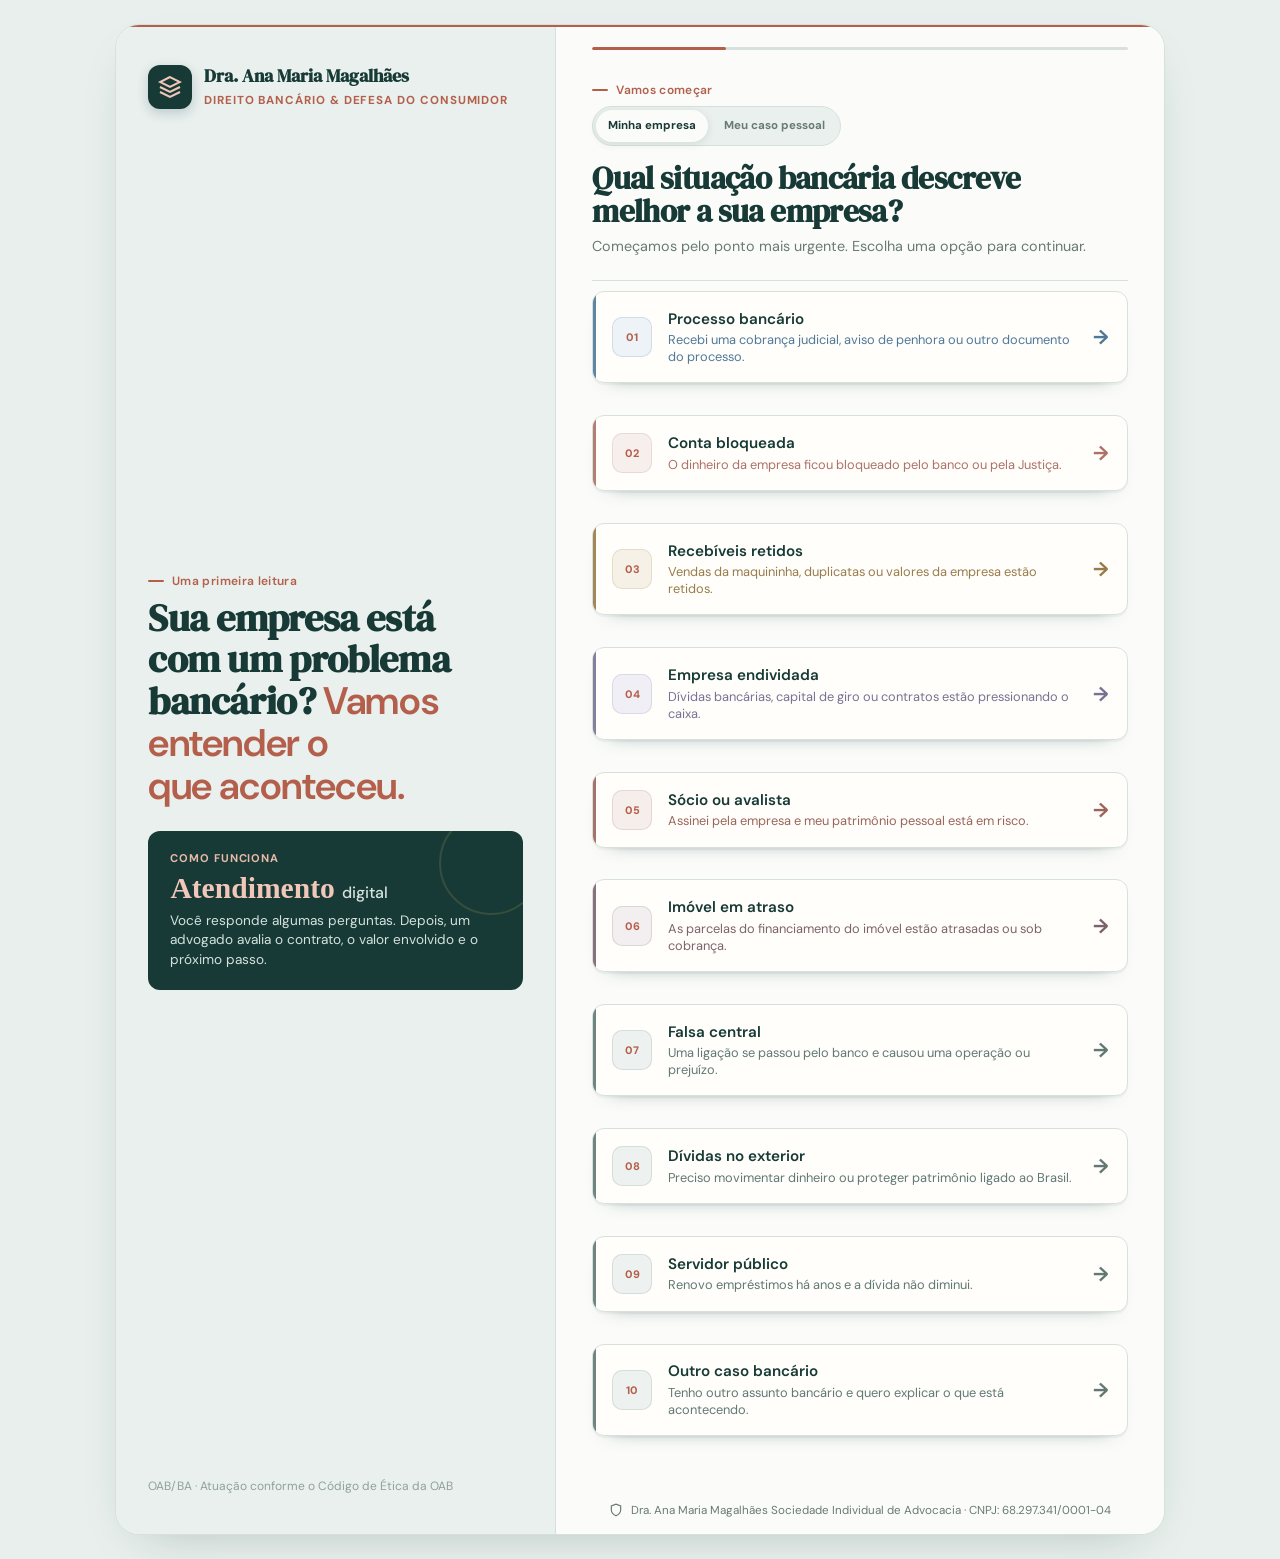
==== index.html @ 2deaff8d "feat: complete business triage qualification flow" ====
<!DOCTYPE html>
<html lang="pt-BR">
<head>
    <meta charset="UTF-8">
    <meta name="viewport" content="width=device-width, initial-scale=1.0, maximum-scale=1.0, user-scalable=no">
    <title>Avaliação de Viabilidade Bancária - Dra. Ana Maria Magalhães</title>
    <!-- Google Fonts -->
    <link rel="preconnect" href="https://fonts.googleapis.com">
    <link rel="preconnect" href="https://fonts.gstatic.com" crossorigin>
    <link href="https://fonts.googleapis.com/css2?family=DM+Sans:wght@400;500;600;700&family=DM+Serif+Display:ital@0;1&display=swap" rel="stylesheet">
    <link rel="stylesheet" href="style.css">
</head>
<body>
    <main class="stage">
        <div class="shell">
            <!-- ASIDE DE AVALIAÇÃO E CREDIBILIDADE -->
            <aside class="aside">
                <div class="brand brand-aside">
                    <div class="brand-crest">
                        <svg width="24" height="24" viewBox="0 0 24 24" fill="none" stroke="currentColor" stroke-width="2"><path d="M12 2L2 7l10 5 10-5-10-5zM2 17l10 5 10-5M2 12l10 5 10-5"/></svg>
                    </div>
                    <div class="brand-info">
                        <h2>Dra. Ana Maria Magalhães</h2>
                        <span class="brand-tag">Direito Bancário & Defesa do Consumidor</span>
                    </div>
                </div>

                <div class="aside-main">
                    <div class="eyebrow">Uma primeira leitura</div>
                    <h1 class="aside-title">Sua empresa está com um problema bancário? <em>Vamos entender o que aconteceu.</em></h1>
                    
                    <div class="vcard">
                        <div class="vcard-label">Como funciona</div>
                        <div class="vcard-num">Atendimento <span>digital</span></div>
                        <div class="vcard-det">Você responde algumas perguntas. Depois, um advogado avalia o contrato, o valor envolvido e o próximo passo.</div>
                    </div>

                </div>

                <div class="aside-foot">
                    <span>OAB/BA · Atuação conforme o Código de Ética da OAB</span>
                </div>
            </aside>

            <!-- CARD PRINCIPAL DO QUIZ -->
            <div class="card" id="quizContainer">
                <!-- BARRA DE PROGRESSO -->
                <div class="progress-wrap" id="progressWrap">
                    <div class="progress-meta">
                        <span id="stepLabel">Pergunta 1 de 4</span>
                        <b id="pctLabel">25%</b>
                    </div>
                    <div class="track">
                        <div class="bar" id="progressBar" style="width: 25%;"></div>
                    </div>
                </div>

                <!-- CORPO DO QUIZ -->
                <div class="body" id="quizBody">
                    
                    <!-- ETAPA 1: SELEÇÃO DA DOR / PROBLEMA -->
                    <section class="quiz-step active" id="step1">
                        <div class="eyebrow">Vamos começar</div>
                        <div class="profile-switch" role="group" aria-label="Perfil do atendimento">
                            <button type="button" class="profile-btn is-active" data-profile="empresa" onclick="setProfile('empresa', this)">Minha empresa</button>
                            <button type="button" class="profile-btn" data-profile="pessoal" onclick="setProfile('pessoal', this)">Meu caso pessoal</button>
                        </div>
                        <h2 class="q-title">Qual situação bancária descreve melhor a sua empresa?</h2>
                        <p class="q-help">Começamos pelo ponto mais urgente. Escolha uma opção para continuar.</p>

                        <div class="opts entry-options" id="entryOptions">
                            <button class="opt" onclick="handleOptionSelect(1, 'Processo bancário', 'processo')">
                                <div class="opt-ico"><span>01</span></div>
                                <div class="opt-txt"><strong>Processo bancário</strong><span>Recebi uma cobrança judicial, aviso de penhora ou outro documento do processo.</span></div>
                                <span class="opt-arrow">→</span>
                            </button>
                            <button class="opt" onclick="handleOptionSelect(1, 'Conta bloqueada', 'conta_bloqueada')">
                                <div class="opt-ico"><span>02</span></div>
                                <div class="opt-txt"><strong>Conta bloqueada</strong><span>O dinheiro da empresa ficou bloqueado pelo banco ou pela Justiça.</span></div>
                                <span class="opt-arrow">→</span>
                            </button>
                            <button class="opt" onclick="handleOptionSelect(1, 'Recebíveis retidos', 'recebiveis')">
                                <div class="opt-ico"><span>03</span></div>
                                <div class="opt-txt"><strong>Recebíveis retidos</strong><span>Vendas da maquininha, duplicatas ou valores da empresa estão retidos.</span></div>
                                <span class="opt-arrow">→</span>
                            </button>
                            <button class="opt" onclick="handleOptionSelect(1, 'Empresa endividada', 'empresa_endividada')">
                                <div class="opt-ico"><span>04</span></div>
                                <div class="opt-txt"><strong>Empresa endividada</strong><span>Dívidas bancárias, capital de giro ou contratos estão pressionando o caixa.</span></div>
                                <span class="opt-arrow">→</span>
                            </button>
                            <button class="opt" onclick="handleOptionSelect(1, 'Sócio ou avalista', 'avalista')">
                                <div class="opt-ico"><span>05</span></div>
                                <div class="opt-txt"><strong>Sócio ou avalista</strong><span>Assinei pela empresa e meu patrimônio pessoal está em risco.</span></div>
                                <span class="opt-arrow">→</span>
                            </button>
                            <button class="opt" onclick="handleOptionSelect(1, 'Imóvel em atraso', 'imovel')">
                                <div class="opt-ico"><span>06</span></div>
                                <div class="opt-txt"><strong>Imóvel em atraso</strong><span>As parcelas do financiamento do imóvel estão atrasadas ou sob cobrança.</span></div>
                                <span class="opt-arrow">→</span>
                            </button>
                            <button class="opt" onclick="handleOptionSelect(1, 'Falsa central', 'golpe_central')">
                                <div class="opt-ico"><span>07</span></div>
                                <div class="opt-txt"><strong>Falsa central</strong><span>Uma ligação se passou pelo banco e causou uma operação ou prejuízo.</span></div>
                                <span class="opt-arrow">→</span>
                            </button>
                            <button class="opt" onclick="handleOptionSelect(1, 'Dívidas no exterior', 'exterior')">
                                <div class="opt-ico"><span>08</span></div>
                                <div class="opt-txt"><strong>Dívidas no exterior</strong><span>Preciso movimentar dinheiro ou proteger patrimônio ligado ao Brasil.</span></div>
                                <span class="opt-arrow">→</span>
                            </button>
                            <button class="opt" onclick="handleOptionSelect(1, 'Servidor público', 'servidor')">
                                <div class="opt-ico"><span>09</span></div>
                                <div class="opt-txt"><strong>Servidor público</strong><span>Renovo empréstimos há anos e a dívida não diminui.</span></div>
                                <span class="opt-arrow">→</span>
                            </button>
                            <button class="opt" onclick="handleOptionSelect(1, 'Outro caso bancário', 'outro')">
                                <div class="opt-ico"><span>10</span></div>
                                <div class="opt-txt"><strong>Outro caso bancário</strong><span>Tenho outro assunto bancário e quero explicar o que está acontecendo.</span></div>
                                <span class="opt-arrow">→</span>
                            </button>
                        </div>
                        <div class="opts legacy-entry-options" aria-hidden="true">
                            <button class="opt" onclick="handleOptionSelect(1, 'Empréstimo Indevido', 'consignado')">
                                <div class="opt-ico">
                                    <svg width="20" height="20" viewBox="0 0 24 24" fill="none" stroke="currentColor" stroke-width="2"><path d="M14 2H6a2 2 0 0 0-2 2v16a2 2 0 0 0 2 2h12a2 2 0 0 0 2-2V8z"/><polyline points="14 2 14 8 20 8"/><line x1="16" y1="13" x2="8" y2="13"/><line x1="16" y1="17" x2="8" y2="17"/></svg>
                                </div>
                                <div class="opt-txt">
                                    <strong>Empréstimo ou desconto que eu NÃO fiz</strong>
                                    <span>Descontos indevidos no INSS, contracheque ou conta bancária sem sua autorização.</span>
                                </div>
                                <span class="opt-arrow">→</span>
                            </button>

                            <button class="opt" onclick="handleOptionSelect(1, 'Golpe Bancário', 'golpe')">
                                <div class="opt-ico">
                                    <svg width="20" height="20" viewBox="0 0 24 24" fill="none" stroke="currentColor" stroke-width="2"><rect x="2" y="5" width="20" height="14" rx="2"/><line x1="2" y1="10" x2="22" y2="10"/></svg>
                                </div>
                                <div class="opt-txt">
                                    <strong>Caí em um Golpe Bancário ou Fraude Pix</strong>
                                    <span>Falso funcionário, Pix enganoso, boleto falso, conta ou aplicativo invadido.</span>
                                </div>
                                <span class="opt-arrow">→</span>
                            </button>

                            <button class="opt" onclick="handleOptionSelect(1, 'Juros Abusivos', 'juros')">
                                <div class="opt-ico">
                                    <svg width="20" height="20" viewBox="0 0 24 24" fill="none" stroke="currentColor" stroke-width="2"><path d="M12 1v22M17 5H9.5a3.5 3.5 0 0 0 0 7h5a3.5 3.5 0 0 1 0 7H6"/></svg>
                                </div>
                                <div class="opt-txt">
                                    <strong>Contrato com Juros Abusivos ou Dívida Alta</strong>
                                    <span>Empréstimo pessoal, financiamento ou cheque especial que virou uma bola de neve.</span>
                                </div>
                                <span class="opt-arrow">→</span>
                            </button>

                            <button class="opt" onclick="handleOptionSelect(1, 'Brasileiro no Exterior', 'exterior')">
                                <div class="opt-ico">
                                    <svg width="20" height="20" viewBox="0 0 24 24" fill="none" stroke="currentColor" stroke-width="2"><circle cx="12" cy="12" r="10"/><path d="M2 12h20M12 2a15.3 15.3 0 0 1 4 10 15.3 15.3 0 0 1-4 10 15.3 15.3 0 0 1-4-10 15.3 15.3 0 0 1 4-10z"/></svg>
                                </div>
                                <div class="opt-txt">
                                    <strong>Moro no Exterior e deixei dívidas no Brasil</strong>
                                    <span>Dificuldade para remessa de valores, cobranças aos pais ou risco ao patrimônio no Brasil.</span>
                                </div>
                                <span class="opt-arrow">→</span>
                            </button>

                            <button class="opt warning" onclick="handleOptionSelect(1, 'Busca e Apreensão', 'busca_apreensao')">
                                <div class="opt-ico alert">
                                    <svg width="20" height="20" viewBox="0 0 24 24" fill="none" stroke="currentColor" stroke-width="2"><circle cx="12" cy="12" r="10"/><line x1="12" y1="8" x2="12" y2="12"/><line x1="12" y1="16" x2="12.01" y2="16"/></svg>
                                </div>
                                <div class="opt-txt">
                                    <strong>Veículo apreendido / Busca e Apreensão sem reserva</strong>
                                    <span>Carro já apreendido pela justiça ou sem recurso financeiro para quitação.</span>
                                </div>
                                <span class="opt-arrow">→</span>
                            </button>

                            <button class="opt warning" onclick="handleOptionSelect(1, 'Superendividamento', 'superendividamento')">
                                <div class="opt-ico alert">
                                    <svg width="20" height="20" viewBox="0 0 24 24" fill="none" stroke="currentColor" stroke-width="2"><circle cx="12" cy="12" r="10"/><line x1="15" y1="9" x2="9" y2="15"/><line x1="9" y1="9" x2="15" y2="15"/></svg>
                                </div>
                                <div class="opt-txt">
                                    <strong>Superendividamento geral (Quero renegociar tudo)</strong>
                                    <span>Múltiplas dívidas acumuladas com renda comprometida acima da capacidade.</span>
                                </div>
                                <span class="opt-arrow">→</span>
                            </button>
                        </div>
                    </section>

                    <!-- ETAPA 2: DETALHAMENTO ESPECÍFICO DA DOR -->
                    <section class="quiz-step" id="step2">
                        <button class="back-btn" onclick="goToStep(1)">
                            <svg width="16" height="16" viewBox="0 0 24 24" fill="none" stroke="currentColor" stroke-width="2"><path d="M19 12H5M12 19l-7-7 7-7"/></svg>
                            Voltar
                        </button>
                        <div class="eyebrow">Agora, um detalhe</div>
                        <h2 class="q-title" id="step2Title">Onde está ocorrendo essa cobrança ou problema?</h2>
                        <p class="q-help" id="step2Help">Selecione o canal ou local do desconto para direcionarmos a fundamentação correta.</p>

                        <div class="opts" id="step2Options">
                            <!-- Opções dinâmicas preenchidas via JS conforme a dor selecionada na Etapa 1 -->
                        </div>
                    </section>

                    <!-- ETAPA 3: FAIXA DE VALOR -->
                    <section class="quiz-step" id="step3">
                        <button class="back-btn" onclick="goToStep(2)">
                            <svg width="16" height="16" viewBox="0 0 24 24" fill="none" stroke="currentColor" stroke-width="2"><path d="M19 12H5M12 19l-7-7 7-7"/></svg>
                            Voltar
                        </button>
                        <div class="eyebrow">Por fim, o valor</div>
                        <h2 class="q-title">Qual é o valor aproximado envolvido?</h2>
                        <p class="q-help">Pode ser uma estimativa do prejuízo, das parcelas ou do saldo do contrato.</p>

                        <div class="opts" id="valueOptions">
                            <button class="opt" onclick="handleOptionSelect(3, 'Até R$ 2 mil', '<2k')">
                                <div class="opt-ico">
                                    <svg width="20" height="20" viewBox="0 0 24 24" fill="none" stroke="currentColor" stroke-width="2"><line x1="12" y1="1" x2="12" y2="23"/><path d="M17 5H9.5a3.5 3.5 0 0 0 0 7h5a3.5 3.5 0 0 1 0 7H6"/></svg>
                                </div>
                                <div class="opt-txt">
                                    <strong>Até R$ 2.000,00</strong>
                                    <span>Valores de menor montante acumulado.</span>
                                </div>
                                <span class="opt-arrow">→</span>
                            </button>

                            <button class="opt" onclick="handleOptionSelect(3, 'R$ 2 mil a R$ 10 mil', '2-10k')">
                                <div class="opt-ico">
                                    <svg width="20" height="20" viewBox="0 0 24 24" fill="none" stroke="currentColor" stroke-width="2"><line x1="12" y1="1" x2="12" y2="23"/><path d="M17 5H9.5a3.5 3.5 0 0 0 0 7h5a3.5 3.5 0 0 1 0 7H6"/></svg>
                                </div>
                                <div class="opt-txt">
                                    <strong>Entre R$ 2.000,00 e R$ 10.000,00</strong>
                                    <span>Prejuízo intermediário acumulado.</span>
                                </div>
                                <span class="opt-arrow">→</span>
                            </button>

                            <button class="opt" onclick="handleOptionSelect(3, 'R$ 10 mil a R$ 50 mil', '10-50k')">
                                <div class="opt-ico highlight">
                                    <svg width="20" height="20" viewBox="0 0 24 24" fill="none" stroke="currentColor" stroke-width="2"><polygon points="12 2 15.09 8.26 22 9.27 17 14.14 18.18 21.02 12 17.77 5.82 21.02 7 14.14 2 9.27 8.91 8.26 12 2"/></svg>
                                </div>
                                <div class="opt-txt">
                                    <strong>Entre R$ 10.000,00 e R$ 50.000,00</strong>
                                    <span>Valores expressivos ou contratos acumulados.</span>
                                </div>
                                <span class="opt-arrow">→</span>
                            </button>

                            <button class="opt" onclick="handleOptionSelect(3, 'Acima de R$ 50 mil', '>50k')">
                                <div class="opt-ico highlight">
                                    <svg width="20" height="20" viewBox="0 0 24 24" fill="none" stroke="currentColor" stroke-width="2"><polygon points="12 2 15.09 8.26 22 9.27 17 14.14 18.18 21.02 12 17.77 5.82 21.02 7 14.14 2 9.27 8.91 8.26 12 2"/></svg>
                                </div>
                                <div class="opt-txt">
                                    <strong>Acima de R$ 50.000,00</strong>
                                    <span>Fraudes de alto valor ou grande prejuízo financeiro.</span>
                                </div>
                                <span class="opt-arrow">→</span>
                            </button>
                        </div>
                    </section>

                    <!-- ANÁLISE FINAL -->
                    <section class="quiz-step analysis-step" id="analysisStep" aria-live="polite" aria-busy="true">
                    <div class="analysis-orb" aria-hidden="true"><span></span></div>
                    <div class="eyebrow">Só mais um momento</div>
                    <h2 class="q-title" id="analysisTitle">Analisando suas respostas</h2>
                    <p class="q-help" id="analysisDetail">Estamos organizando as informações para preparar a orientação mais adequada.</p>
                    <div class="analysis-status" aria-hidden="true">
                        <span class="status-dot"></span>
                        <span id="analysisStatus">Lendo suas respostas</span>
                    </div>
                    </section>

                    <!-- ETAPA 4: FORMULÁRIO DE CAPTURA DE LEAD QUALIFICADO OU OPÇÃO DE LAUDO -->
                    <section class="quiz-step success-step" id="step4">
                        <div class="success-hero">
                            <div class="result-badge success">Próximo passo</div>
                            <h2 class="q-title" id="successTitle">Boas notícias!<br>Podemos analisar os detalhes do seu caso.</h2>
                            <p class="q-help" id="successLead">A triagem indica um caminho possível. Cada caso é único e será avaliado individualmente.</p>
                        </div>
                        <button class="back-btn" onclick="goToStep(3)">
                            <svg width="16" height="16" viewBox="0 0 24 24" fill="none" stroke="currentColor" stroke-width="2"><path d="M19 12H5M12 19l-7-7 7-7"/></svg>
                            Voltar
                        </button>
                        <div class="result-badge success">
                            <svg width="16" height="16" viewBox="0 0 24 24" fill="none" stroke="currentColor" stroke-width="2"><path d="M22 11.08V12a10 10 0 1 1-5.93-9.14"/><polyline points="22 4 12 14.01 9 11.01"/></svg>
                            Próximo passo
                        </div>
                        <h2 class="q-title">Podemos olhar os detalhes do seu caso.</h2>
                        <p class="q-help">Deixe seus dados. A equipe responde pelo WhatsApp e orienta o próximo passo.</p>

                        <div class="evidence-card">
                            <div class="evidence-kicker">✦ O que acontece agora</div>
                            <div class="evidence-number">3 pontos</div>
                            <p>serão conferidos antes de qualquer orientação</p>
                            <div class="evidence-pill"><span></span>Análise individual</div>
                            <div class="evidence-divider"></div>
                            <div class="evidence-caption">O que a equipe vai conferir:</div>
                            <ul class="evidence-list">
                                <li>Contrato, cobrança e documentos disponíveis</li>
                                <li>Valor envolvido e impacto para a empresa</li>
                                <li>Processo, bloqueio ou prazo em andamento</li>
                            </ul>
                        </div>

                        <div class="contact-intro">
                            <div class="whatsapp-mark" aria-hidden="true">◔</div>
                                <div><h3>Falta pouco — fale com um advogado agora</h3><p id="documentsHint">Deixe seus dados. Um especialista entra em contato pelo WhatsApp em poucos minutos.</p></div>
                        </div>

                        <!-- BOX DE RESUMO DO CASO -->
                        <div class="summary-card">
                            <div class="summary-line">
                                <span class="summary-label">Problema:</span>
                                <span class="summary-val" id="sumProblema">-</span>
                            </div>
                            <div class="summary-line">
                                <span class="summary-label">Detalhamento:</span>
                                <span class="summary-val" id="sumDetalhe">-</span>
                            </div>
                            <div class="summary-line">
                                <span class="summary-label">Valor Estimado:</span>
                                <span class="summary-val" id="sumValor">-</span>
                            </div>
                        </div>

                        <!-- OPÇÃO DE LAUDO TÉCNICO: valor confirmado pelo atendimento -->
                        <div class="laudo-option-box" id="laudoBox" style="display: none;">
                            <div class="laudo-tag">Opção de análise técnica</div>
                            <h3>Revisão técnica do contrato</h3>
                            <p>A equipe explica como funciona o laudo, o valor e o que será entregue antes de qualquer contratação.</p>
                            <a href="#leadForm" class="btn-laudo" id="laudoLink">
                                Quero receber os detalhes
                            </a>
                            <div class="laudo-divider">A contratação só acontece depois da sua confirmação.</div>
                        </div>

                        <!-- FORMULÁRIO DE LEAD -->
                        <form id="leadForm" onsubmit="handleLeadSubmit(event)">
                            <div class="field">
                                <label for="nome">Seu nome <b>*</b></label>
                                <input type="text" id="nome" required placeholder="Digite seu nome completo">
                            </div>

                            <div class="field">
                                <label for="whatsapp">WhatsApp <b>*</b> <span>— é por aqui que falamos com você</span></label>
                                <input type="tel" id="whatsapp" required placeholder="(00) 00000-0000" maxlength="15" oninput="applyWhatsAppMask(this)">
                            </div>

                            <div class="field contact-grid">
                                <div><label for="cidade">Cidade <b>*</b></label><input type="text" id="cidade" required placeholder="Sua cidade"></div>
                                <div><label for="estado">Estado <b>*</b></label><input type="text" id="estado" required placeholder="UF" maxlength="2"></div>
                            </div>

                            <div class="field">
                                <label for="horario">Melhor horário para falarmos <b>*</b></label>
                                <select id="horario" required>
                                    <option value="">Selecione</option>
                                    <option>Manhã</option>
                                    <option>Tarde</option>
                                    <option>Noite</option>
                                </select>
                            </div>

                            <label class="consent-field"><input type="checkbox" id="consentimento" required><span>Autorizo o contato por WhatsApp ou telefone. Meus dados serão tratados com sigilo, conforme a LGPD.</span></label>

                            <button type="submit" class="cta-btn" id="btnSubmit">
                                <span>Falar com um advogado agora</span>
                                <svg width="20" height="20" viewBox="0 0 24 24" fill="none" stroke="currentColor" stroke-width="2"><line x1="5" y1="12" x2="19" y2="12"/><polyline points="12 5 19 12 12 19"/></svg>
                            </button>
                        </form>

                        <div class="trust-footer">
                            <span>🔒 Atendimento sigiloso · Lei Geral de Proteção de Dados (LGPD)</span>
                        </div>
                    </section>

                    <!-- TELA DE NÃO QUALIFICADO (DESQUALIFICAÇÃO TRANSPARENTE E EDUCADORA) -->
                    <section class="quiz-step" id="disqualifiedStep">
                        <div class="disqualified-icon">
                            <svg width="32" height="32" viewBox="0 0 24 24" fill="none" stroke="currentColor" stroke-width="2"><circle cx="12" cy="12" r="10"/><line x1="12" y1="8" x2="12" y2="12"/><line x1="12" y1="16" x2="12.01" y2="16"/></svg>
                        </div>
                        <div class="result-badge calm">Orientação Transparente</div>
                        <h2 class="q-title" id="disqTitle">Orientação sobre a sua situação</h2>
                        <p class="q-help" id="disqLead">Com base nas opções selecionadas, o seu caso não se enquadra na nossa atuação de advocacia bancária privada neste momento.</p>

                        <div class="disq-box" id="disqContent">
                            <!-- Preenchido via JS conforme o motivo (Superendividamento, Busca & Apreensão, RMC exclusivo, etc) -->
                        </div>

                        <button class="btn-restart" onclick="restartQuiz()">
                            <svg width="16" height="16" viewBox="0 0 24 24" fill="none" stroke="currentColor" stroke-width="2"><path d="M21.5 2v6h-6M21.34 15.57a10 10 0 1 1-.57-8.38l5.67-5.67"/></svg>
                            Refazer Avaliação
                        </button>
                    </section>

                </div>

                <!-- FOOTER FIXO DO QUIZ -->
                <div class="foot">
                    <svg width="14" height="14" viewBox="0 0 24 24" fill="none" stroke="currentColor" stroke-width="2"><path d="M12 22s8-4 8-10V5l-8-3-8 3v7c0 6 8 10 8 10z"/></svg>
                    Dra. Ana Maria Magalhães Sociedade Individual de Advocacia · CNPJ: 68.297.341/0001-04
                </div>
            </div>
        </div>
    </main>

    <script src="script.js"></script>
</body>
</html>
---- style.css ----
/* ==========================================================================
   QUIZ BANCÁRIO PREMIUM — Dra. Ana Maria Magalhães
   Design editorial (Off-White, Deep Navy, Rich Gold, Emerald)
   ========================================================================== */

:root {
    --ink: #173a36;
    --ink-soft: #31534e;
    --muted: #687a76;
    --muted-light: #91a09d;
    --accent: #b45f4b;
    --accent-soft: #f4e6e0;
    --surface: #fbfcfa;
    --surface-muted: #e9f0ed;
    --line: #d6e1dc;
    --radius-lg: 24px;
    --radius-md: 12px;
    --radius-sm: 7px;
    --shadow-main: 0 18px 48px -28px rgba(23, 58, 54, 0.34);
    --shadow-hover: 0 12px 24px -18px rgba(180, 95, 75, 0.42);
    --transition: all 0.24s cubic-bezier(0.16, 1, 0.3, 1);
}

* {
    margin: 0;
    padding: 0;
    box-sizing: border-box;
    font-family: 'DM Sans', -apple-system, BlinkMacSystemFont, sans-serif;
    -webkit-font-smoothing: antialiased;
}

body {
    background: #e8efec;
    color: var(--muted);
    min-height: 100vh;
    display: flex;
    align-items: center;
    justify-content: center;
    padding: 1.5rem 1rem;
}

/* Base Stage */
.stage {
    width: 100%;
    max-width: 1050px;
}

.shell {
    display: flex;
    background: var(--bg-card);
    border: 1px solid var(--line);
    border-radius: var(--radius-lg);
    box-shadow: var(--shadow-main);
    overflow: hidden;
    position: relative;
}

/* Fita dourada no topo */
.shell::before {
    content: "";
    position: absolute;
    top: 0;
    left: 0;
    right: 0;
    height: 2px;
    background: var(--accent);
    z-index: 10;
}

/* ASIDE PAINEL LATERAL (DESKTOP) */
.aside {
    flex: 0 0 42%;
    background: var(--surface-muted);
    padding: 2.5rem 2rem;
    display: flex;
    flex-direction: column;
    justify-content: space-between;
    border-right: 1px solid var(--line);
}

.brand-aside {
    display: flex;
    align-items: center;
    gap: 0.85rem;
}

.brand-crest {
    width: 44px;
    height: 44px;
    border-radius: 12px;
    background: var(--ink);
    color: #f2c7b9;
    display: flex;
    align-items: center;
    justify-content: center;
    box-shadow: 0 4px 12px rgba(21, 50, 79, 0.2);
}

.brand-info h2 {
    font-family: 'Fraunces', serif;
    font-size: 1.15rem;
    font-weight: 600;
    color: var(--ink);
    line-height: 1.2;
}

.brand-tag {
    font-size: 0.725rem;
    font-weight: 700;
    text-transform: uppercase;
    letter-spacing: 0.08em;
    color: var(--accent);
}

.aside-main {
    margin: 2rem 0;
}

.eyebrow {
    font-size: 0.75rem;
    font-weight: 700;
    text-transform: uppercase;
    letter-spacing: 0.12em;
    color: var(--gold);
    display: flex;
    align-items: center;
    gap: 0.5rem;
    margin-bottom: 0.5rem;
}

.eyebrow::before {
    content: "";
    width: 16px;
    height: 2px;
    background: var(--gold);
    border-radius: 2px;
}

.aside-title {
    font-family: 'DM Serif Display', Georgia, serif;
    font-size: 1.85rem;
    font-weight: 600;
    color: var(--ink);
    line-height: 1.2;
    letter-spacing: -0.01em;
    margin-bottom: 1.5rem;
}

.aside-title em {
    font-style: normal;
    color: var(--accent);
}

.vcard {
    background: var(--ink);
    color: #ffffff;
    border-radius: var(--radius-md);
    padding: 1.25rem 1.4rem;
    position: relative;
    overflow: hidden;
    margin-bottom: 1.5rem;
}

.vcard::after {
    content: "";
    position: absolute;
    right: -20px;
    top: -20px;
    width: 100px;
    height: 100px;
    border-radius: 50%;
    border: 2px solid rgba(231, 192, 105, 0.15);
}

.vcard-label {
    font-size: 0.7rem;
    font-weight: 700;
    text-transform: uppercase;
    letter-spacing: 0.12em;
    color: #f2c7b9;
}

.vcard-num {
    font-family: 'Fraunces', serif;
    font-size: 2.2rem;
    font-weight: 600;
    color: var(--gold-bright);
    line-height: 1.1;
    margin: 0.4rem 0;
}

.vcard-num span {
    font-size: 1rem;
    color: #d5e2de;
    font-family: 'DM Sans', sans-serif;
    font-weight: 500;
}

.vcard-det {
    font-size: 0.85rem;
    color: #d5e2de;
    line-height: 1.45;
}

.trust-badge-row {
    display: flex;
    flex-direction: column;
    gap: 0.6rem;
}

.trust-badge {
    display: flex;
    align-items: center;
    gap: 0.6rem;
    font-size: 0.85rem;
    font-weight: 600;
    color: var(--navy);
}

.badge-icon {
    color: var(--emerald);
}

.aside-foot {
    font-size: 0.75rem;
    color: var(--muted-light);
    line-height: 1.4;
}

/* CARD DO QUIZ (LADO DIREITO) */
.card {
    flex: 1;
    display: flex;
    flex-direction: column;
    background: var(--surface);
}

.head {
    padding: 1.25rem 1.75rem;
    display: flex;
    align-items: center;
    justify-content: space-between;
    border-bottom: 1px solid var(--border-cool);
}

.brand {
    display: flex;
    align-items: center;
    gap: 0.75rem;
}

.brand-mark {
    width: 36px;
    height: 36px;
    border-radius: 10px;
    background: var(--navy);
    color: var(--gold-bright);
    font-family: 'Fraunces', serif;
    font-weight: 700;
    font-size: 1rem;
    display: flex;
    align-items: center;
    justify-content: center;
}

.brand-txt b {
    display: block;
    font-family: 'Fraunces', serif;
    font-size: 1rem;
    color: var(--navy);
    line-height: 1.1;
}

.brand-txt span {
    font-size: 0.7rem;
    font-weight: 700;
    text-transform: uppercase;
    letter-spacing: 0.1em;
    color: var(--gold);
}

.secure-tag {
    display: flex;
    align-items: center;
    gap: 0.4rem;
    font-size: 0.75rem;
    font-weight: 600;
    color: var(--emerald-deep);
    background: var(--emerald-bg);
    padding: 0.35rem 0.75rem;
    border-radius: 999px;
    border: 1px solid rgba(18, 161, 102, 0.2);
}

/* PROGRESS BAR */
.progress-wrap {
    padding: 1rem 1.75rem 0;
}

.progress-meta {
    display: flex;
    justify-content: space-between;
    font-size: 0.8rem;
    font-weight: 600;
    color: var(--muted-light);
    margin-bottom: 0.4rem;
}

.progress-meta b {
    color: var(--accent);
}

.track {
    height: 7px;
    background: var(--line);
    border-radius: 999px;
    overflow: hidden;
}

.bar {
    height: 100%;
    background: var(--accent);
    border-radius: 999px;
    transition: width 0.4s var(--transition);
}

/* QUIZ BODY */
.body {
    padding: 1.75rem;
    flex: 1;
}

.quiz-step {
    display: none;
    animation: fadeIn 0.35s var(--transition) forwards;
}

.quiz-step.active {
    display: block;
}

@keyframes fadeIn {
    from { opacity: 0; transform: translateY(8px); }
    to { opacity: 1; transform: translateY(0); }
}

.q-title {
    font-family: 'DM Serif Display', Georgia, serif;
    font-size: 1.4rem;
    font-weight: 600;
    color: var(--ink);
    line-height: 1.25;
    margin-bottom: 0.5rem;
}

.q-help {
    font-size: 0.9rem;
    color: var(--muted);
    line-height: 1.5;
    margin-bottom: 1.35rem;
}

/* OPTIONS GRID */
.opts {
    display: flex;
    flex-direction: column;
    gap: 0.85rem;
}

.opt {
    width: 100%;
    display: flex;
    align-items: center;
    gap: 1rem;
    padding: 1.1rem 1.25rem;
    background: #ffffff;
    border: 1.5px solid var(--border-cool);
    border-radius: var(--radius-md);
    color: var(--navy);
    text-align: left;
    cursor: pointer;
    transition: var(--transition);
    box-shadow: 0 1px 2px rgba(21, 50, 79, 0.04);

}

.opt:hover {
    border-color: var(--gold);
    background: var(--gold-bg);
    transform: translateY(-2px);
    box-shadow: var(--shadow-hover);
}

.opt-ico {
    width: 38px;
    height: 38px;
    border-radius: 10px;
    background: var(--gold-bg);
    color: var(--gold);
    display: flex;
    align-items: center;
    justify-content: center;
    flex-shrink: 0;
    transition: var(--transition);
}

.opt:hover .opt-ico {
    background: var(--gold);
    color: #ffffff;
}

.opt-ico.alert {
    background: rgba(245, 158, 11, 0.15);
    color: #d97706;
}

.opt-txt {
    flex: 1;
}

.opt-txt strong {
    display: block;
    font-size: 0.95rem;
    font-weight: 700;
    color: var(--navy);
    margin-bottom: 0.15rem;
}

.opt-txt span {
    display: block;
    font-size: 0.8rem;
    color: var(--slate);
    line-height: 1.35;
}

.opt-arrow {
    width: 30px;
    height: 30px;
    border-radius: 50%;
    background: #faf2dd;
    color: var(--gold);
    display: flex;
    align-items: center;
    justify-content: center;
    font-weight: 700;
    font-size: 1rem;
    transition: var(--transition);
}

.opt:hover .opt-arrow {
    background: var(--gold);
    color: #ffffff;
    transform: translateX(3px);
}

/* BACK BUTTON */
.back-btn {
    background: transparent;
    border: none;
    color: var(--slate-dim);
    font-size: 0.85rem;
    font-weight: 600;
    display: inline-flex;
    align-items: center;
    gap: 0.4rem;
    cursor: pointer;
    margin-bottom: 1rem;
    transition: var(--transition);
}

.back-btn:hover {
    color: var(--navy);
}

/* RESULT BADGES */
.result-badge {
    display: inline-flex;
    align-items: center;
    gap: 0.5rem;
    padding: 0.4rem 0.9rem;
    border-radius: 999px;
    font-size: 0.75rem;
    font-weight: 700;
    letter-spacing: 0.04em;
    text-transform: uppercase;
    margin-bottom: 1rem;
}

.result-badge.success {
    background: var(--emerald-bg);
    color: var(--emerald-deep);
    border: 1px solid rgba(18, 161, 102, 0.3);
}

.result-badge.calm {
    background: var(--border-cool);
    color: var(--navy);
    border: 1px solid var(--border-warm);
}

/* SUMMARY CARD */
.summary-card {
    background: var(--gold-bg);
    border: 1px solid #ecdcb6;
    border-radius: var(--radius-md);
    padding: 1rem 1.25rem;
    margin-bottom: 1.5rem;
    display: flex;
    flex-direction: column;
    gap: 0.5rem;
}

.summary-line {
    display: flex;
    justify-content: space-between;
    font-size: 0.875rem;
}

.summary-label {
    color: var(--slate);
}

.summary-val {
    font-weight: 700;
    color: var(--navy);
}

/* LAUDO TÉCNICO BOX (R$ 150) */
.laudo-option-box {
    background: linear-gradient(135deg, #fff9ed 0%, #fef3c7 100%);
    border: 1.5px solid #f59e0b;
    border-radius: var(--radius-md);
    padding: 1.25rem;
    margin-bottom: 1.5rem;
    text-align: center;
}

.laudo-tag {
    font-size: 0.7rem;
    font-weight: 800;
    text-transform: uppercase;
    color: #b45309;
    letter-spacing: 0.1em;
    margin-bottom: 0.3rem;
}

.laudo-option-box h3 {
    font-family: 'Fraunces', serif;
    font-size: 1.15rem;
    color: var(--navy);
    margin-bottom: 0.4rem;
}

.laudo-option-box p {
    font-size: 0.85rem;
    color: var(--slate);
    line-height: 1.4;
    margin-bottom: 1rem;
}

.btn-laudo {
    display: inline-block;
    width: 100%;
    padding: 0.85rem;
    background: #d97706;
    color: #ffffff;
    font-weight: 700;
    font-size: 0.9rem;
    text-decoration: none;
    border-radius: var(--radius-sm);
    transition: var(--transition);
}

.btn-laudo:hover {
    background: #b45309;
}

.laudo-divider {
    font-size: 0.75rem;
    color: var(--slate-dim);
    margin-top: 0.75rem;
    font-weight: 600;
}

/* FORM FIELDS */
.field {
    margin-bottom: 1.1rem;
}

.field label {
    display: block;
    font-size: 0.85rem;
    font-weight: 700;
    color: var(--navy);
    margin-bottom: 0.4rem;
}

.field input {
    width: 100%;
    padding: 0.85rem 1rem;
    background: #ffffff;
    border: 1.5px solid var(--border-cool);
    border-radius: var(--radius-sm);
    color: var(--navy);
    font-size: 0.95rem;
    outline: none;
    transition: var(--transition);
}

.field input:focus {
    border-color: var(--gold);
    box-shadow: 0 0 0 3px rgba(176, 133, 41, 0.15);
}

.cta-btn {
    width: 100%;
    padding: 1.1rem;
    background: linear-gradient(180deg, #1bb978 0%, var(--emerald-deep) 100%);
    color: #ffffff;
    border: none;
    border-radius: var(--radius-md);
    font-size: 1rem;
    font-weight: 700;
    cursor: pointer;
    display: flex;
    align-items: center;
    justify-content: center;
    gap: 0.6rem;
    box-shadow: 0 12px 26px -10px rgba(12, 132, 83, 0.5);
    transition: var(--transition);

}

.cta-btn:hover {
    transform: translateY(-2px);
    box-shadow: 0 16px 30px -10px rgba(12, 132, 83, 0.65);
}

.trust-footer {
    text-align: center;
    font-size: 0.75rem;
    color: var(--slate-dim);
    margin-top: 1rem;
}

/* DISQUALIFIED TELA */
.disqualified-icon {
    width: 54px;
    height: 54px;
    border-radius: 50%;
    background: var(--gold-bg);
    color: var(--gold);
    display: flex;
    align-items: center;
    justify-content: center;
    margin-bottom: 1rem;
}

.disq-box {
    background: var(--border-cool);
    border-left: 4px solid var(--gold);
    border-radius: var(--radius-sm);
    padding: 1.1rem 1.25rem;
    margin: 1.25rem 0;
    font-size: 0.875rem;
    line-height: 1.6;
    color: var(--navy);
}

.disq-box ul {
    margin-top: 0.5rem;
    padding-left: 1.2rem;
}

.disq-box li {
    margin-bottom: 0.4rem;
}

.btn-restart {
    background: #ffffff;
    border: 1.5px solid var(--border-cool);
    color: var(--navy);
    padding: 0.75rem 1.25rem;
    border-radius: var(--radius-sm);
    font-size: 0.85rem;
    font-weight: 700;
    cursor: pointer;
    display: inline-flex;
    align-items: center;
    gap: 0.5rem;
    transition: var(--transition);
}

.btn-restart:hover {
    background: var(--border-cool);
}

/* FOOTER FIXO */
.foot {
    padding: 1rem 1.75rem;
    border-top: 1px solid var(--border-cool);
    font-size: 0.725rem;
    color: var(--slate-dim);
    display: flex;
    align-items: center;
    justify-content: center;
    gap: 0.5rem;
    text-align: center;
}

/* Adaptação mobile */
@media (max-width: 860px) {
    body {
        padding: 0.5rem;
    }

    .shell {
        flex-direction: column;
    }

    .aside {
        display: none; /* Em mobile, o quiz ocupa a tela cheia para evitar distrações */
    }

    .card {
        width: 100%;
    }

    .head {
        padding: 1rem;
    }

    .body {
        padding: 1.25rem 1rem;
    }

    .q-title {
        font-size: 1.25rem;
    }

    .opt {
        padding: 0.9rem 1rem;
        gap: 0.75rem;
    }

    .opt-ico {
        width: 32px;
        height: 32px;
    }
}

/* Premium editorial pass: quiet surfaces, one accent, clear hierarchy. */
.shell {
    background: var(--surface);
    border-color: var(--line);
    box-shadow: var(--shadow-main);
}

.shell::before {
    height: 2px;
    background: var(--accent);
}

.aside {
    background: var(--surface-muted);
    border-right: 1px solid var(--line);
}

.brand-info h2,
.aside-title,
.q-title,
.laudo-option-box h3 {
    font-family: 'DM Serif Display', Georgia, serif;
    color: var(--ink);
}

.brand-tag,
.eyebrow,
.eyebrow::before,
.progress-meta b {
    color: var(--accent);
}

.eyebrow {
    text-transform: none;
    letter-spacing: 0.03em;
    font-weight: 600;
}

.eyebrow::before {
    background: currentColor;
}

.aside-title {
    font-size: clamp(2rem, 3vw, 2.75rem);
    line-height: 1.08;
    text-wrap: balance;
}

.aside-title em {
    color: var(--accent);
}

.vcard {
    background: var(--ink);
    border-radius: var(--radius-md);
    box-shadow: none;
}

.vcard-label {
    color: #e9b9aa;
    letter-spacing: 0.08em;
}

.vcard-num {
    color: #f2c7b9;
    font-size: 1.85rem;
}

.vcard-num span,
.vcard-det {
    color: #d5e2de;
}

.aside-foot {
    color: var(--muted-light);
}

.card {
    background: var(--surface);
}

.progress-wrap {
    padding: 1.5rem 2.25rem 0;
}

.progress-meta {
    color: var(--muted);
}

.track {
    height: 2px;
    background: var(--line);
}

.bar {
    background: var(--accent);
}

.body {
    padding: 2rem 2.25rem 2.5rem;
}

.q-title {
    font-size: clamp(1.65rem, 2.4vw, 2.2rem);
    line-height: 1.08;
    letter-spacing: -0.02em;
    text-wrap: balance;
}

.q-help {
    max-width: 52ch;
    color: var(--muted);
}

.opts {
    gap: 0;
    border-top: 1px solid var(--line);
}

.opt {
    gap: 1rem;
    padding: 1.15rem 0.25rem;
    background: transparent;
    border: 0;
    border-bottom: 1px solid var(--line);
    border-radius: 0;
    box-shadow: none;
    color: var(--ink);
}

.opt:hover {
    background: var(--accent-soft);
    border-color: var(--line);
    transform: none;
    box-shadow: none;
}

.opt:active,
.cta-btn:active,
.btn-restart:active {
    transform: translateY(1px) scale(0.99);
}

.opt:focus-visible,
.back-btn:focus-visible,
.cta-btn:focus-visible,
.btn-restart:focus-visible,
.btn-laudo:focus-visible,
.field input:focus-visible {
    outline: 3px solid rgba(180, 95, 75, 0.32);
    outline-offset: 3px;
}

.opt-ico,
.opt-ico.alert,
.opt-ico.highlight {
    width: 40px;
    height: 40px;
    border-radius: 10px;
    background: var(--accent-soft);
    color: var(--accent);
}

.opt-txt strong {
    color: var(--ink);
    font-weight: 600;
}

.opt-txt span {
    color: var(--muted);
}

.opt-arrow {
    width: auto;
    height: auto;
    background: transparent;
    color: var(--accent);
    font-size: 1.25rem;
}

.opt:hover .opt-ico,
.opt:hover .opt-arrow {
    background: transparent;
    color: var(--accent);
    transform: none;
}

.back-btn {
    color: var(--muted);
}

.back-btn:hover {
    color: var(--ink);
}

.result-badge.success,
.result-badge.calm {
    background: var(--accent-soft);
    border-color: transparent;
    color: var(--accent);
}

.summary-card {
    background: var(--surface-muted);
    border: 1px solid var(--line);
    border-radius: var(--radius-md);
}

.summary-label,
.laudo-option-box p,
.laudo-divider,
.trust-footer {
    color: var(--muted);
}

.summary-val,
.field label,
.disq-box,
.btn-restart {
    color: var(--ink);
}

.laudo-option-box {
    background: var(--accent-soft);
    border-color: rgba(180, 95, 75, 0.35);
}

.laudo-tag {
    color: var(--accent);
}

.btn-laudo,
.btn-laudo:hover {
    background: var(--ink);
}

.field input {
    background: var(--surface);
    border-color: var(--line);
    color: var(--ink);
}

.field input:focus {
    border-color: var(--accent);
    box-shadow: 0 0 0 3px rgba(180, 95, 75, 0.14);
}

.cta-btn {
    background: var(--ink);
    box-shadow: 0 12px 24px -18px rgba(23, 58, 54, 0.7);
}

.cta-btn:hover {
    background: var(--ink-soft);
    box-shadow: 0 16px 28px -18px rgba(23, 58, 54, 0.72);
}

.disqualified-icon {
    background: var(--accent-soft);
    color: var(--accent);
}

.disq-box {
    background: var(--surface-muted);
    border-left-color: var(--accent);
}

.btn-restart {
    background: var(--surface);
    border-color: var(--line);
}

.btn-restart:hover {
    background: var(--surface-muted);
}

@media (prefers-reduced-motion: reduce) {
    *,
    *::before,
    *::after {
        animation-duration: 0.01ms !important;
        animation-iteration-count: 1 !important;
        scroll-behavior: auto !important;
        transition-duration: 0.01ms !important;
    }
}

/* Entry screen now prioritizes business banking cases. */
.legacy-entry-options {
    display: none !important;
}

.entry-options .opt-ico span,
#valueOptions .opt-ico span,
#step2Options .opt-ico span {
    color: var(--accent);
    font-size: 0.68rem;
    font-weight: 800;
    letter-spacing: 0.02em;
}

.entry-options .opt-txt strong {
    color: var(--ink);
}

.entry-options {
    gap: 0.7rem;
}

.profile-switch {
    display: inline-flex;
    gap: 0.2rem;
    margin: 0 0 1rem;
    padding: 0.2rem;
    border: 1px solid var(--line);
    border-radius: 999px;
    background: var(--surface-muted);
}

.profile-btn {
    min-height: 32px;
    padding: 0.35rem 0.75rem;
    border: 0;
    border-radius: 999px;
    background: transparent;
    color: var(--muted);
    cursor: pointer;
    font: inherit;
    font-size: 0.72rem;
    font-weight: 700;
}

.profile-btn.is-active {
    background: var(--surface);
    color: var(--ink);
    box-shadow: 0 2px 8px rgba(23, 58, 54, 0.1);
}

.contact-grid {
    display: grid;
    grid-template-columns: 1fr 0.32fr;
    gap: 0.75rem;
}

.success-step select {
    width: 100%;
    min-height: 52px;
    padding: 0.85rem 1rem;
    border: 1px solid var(--line);
    border-radius: 0.8rem;
    background: var(--surface);
    color: var(--ink);
    font: inherit;
}

.consent-field {
    display: flex;
    align-items: flex-start;
    gap: 0.6rem;
    margin: 0.3rem 0 1rem;
    color: var(--muted);
    font-size: 0.72rem;
    line-height: 1.4;
}

.consent-field input {
    flex: 0 0 auto;
    width: 16px;
    height: 16px;
    accent-color: #079a61;
}

.free-response {
    display: grid;
    gap: 0.75rem;
}

.free-response textarea {
    width: 100%;
    min-height: 120px;
    padding: 1rem;
    resize: vertical;
    border: 1px solid var(--line);
    border-radius: 0.9rem;
    background: var(--surface);
    color: var(--ink);
    font: inherit;
}

.free-response .free-submit {
    min-height: 48px;
    border: 0;
    border-radius: 0.8rem;
    background: var(--ink);
    color: #fff;
    cursor: pointer;
    font: inherit;
    font-weight: 700;
}

@media (max-width: 600px) {
    .contact-grid {
        grid-template-columns: 1fr;
        gap: 0;
    }
}

/* Success screen: editorial proof card + clear WhatsApp handoff. */
.success-step {
    padding-top: 1.2rem;
}

.success-step > .result-badge,
.success-step > .q-title,
.success-step > .q-help {
    display: none;
}

.success-hero {
    max-width: 610px;
    margin: 0 auto 1.5rem;
    text-align: center;
}

.success-hero .result-badge {
    margin-bottom: 0.8rem;
}

.success-hero .q-title {
    margin-bottom: 0.7rem;
    font-size: clamp(2rem, 5vw, 3.05rem);
    line-height: 1.06;
}

.success-hero .q-title em {
    color: #ad7a17;
    font-style: normal;
}

.success-hero .q-help {
    max-width: 480px;
    margin-inline: auto;
}

.evidence-card {
    max-width: 610px;
    margin: 0 auto 1.5rem;
    padding: 1.55rem 1.4rem 1.35rem;
    background: linear-gradient(145deg, #fff9e9, #fff1c9);
    border: 1px solid #edd49a;
    border-radius: 1.5rem;
    color: var(--ink);
    text-align: center;
    box-shadow: 0 16px 35px rgba(133, 99, 28, 0.1);
}

.evidence-kicker,
.evidence-caption {
    color: #9a6d18;
    font-size: 0.72rem;
    font-weight: 800;
    letter-spacing: 0.05em;
    text-transform: uppercase;
}

.evidence-number {
    margin: 0.65rem 0 0.15rem;
    font-family: 'DM Serif Display', Georgia, serif;
    font-size: clamp(3.1rem, 10vw, 4.1rem);
    line-height: 0.95;
    color: #173a56;
}

.evidence-card > p {
    margin: 0;
    color: #5d6265;
    font-size: 0.82rem;
    line-height: 1.35;
}

.evidence-card > p strong {
    color: #9a6d18;
}

.evidence-card > p span {
    font-size: 0.72rem;
}

.evidence-pill {
    display: inline-flex;
    align-items: center;
    gap: 0.45rem;
    margin: 0.8rem 0 0.95rem;
    padding: 0.45rem 0.8rem;
    border: 1px solid #a8dfc4;
    border-radius: 999px;
    background: #e5f8ee;
    color: #078459;
    font-size: 0.74rem;
    font-weight: 800;
}

.evidence-pill span {
    width: 8px;
    height: 8px;
    border-radius: 50%;
    background: #08a567;
    box-shadow: 0 0 0 4px rgba(8, 165, 103, 0.12);
}

.evidence-divider {
    border-top: 1px dashed rgba(154, 109, 24, 0.25);
    margin-bottom: 0.9rem;
}

.evidence-caption {
    max-width: 320px;
    margin: 0 auto 0.65rem;
    font-size: 0.66rem;
    line-height: 1.35;
    text-transform: none;
}

.evidence-list {
    display: grid;
    gap: 0.5rem;
    max-width: 510px;
    margin: 0 auto;
    padding: 0;
    list-style: none;
    text-align: left;
}

.evidence-list li {
    position: relative;
    padding-left: 1.35rem;
    color: #173a56;
    font-size: 0.78rem;
    font-weight: 650;
    line-height: 1.35;
}

.evidence-list li::before {
    content: '✓';
    position: absolute;
    left: 0;
    color: #079963;
    font-weight: 900;
}

.contact-intro {
    display: flex;
    align-items: center;
    gap: 0.9rem;
    max-width: 610px;
    margin: 0 auto;
    padding: 1.25rem 1.35rem;
    border-radius: 1.35rem 1.35rem 0 0;
    background: linear-gradient(135deg, #078b59, #13a66e);
    color: #fff;
}

.whatsapp-mark {
    display: grid;
    flex: 0 0 42px;
    width: 42px;
    height: 42px;
    place-items: center;
    border: 1px solid rgba(255,255,255,0.2);
    border-radius: 50%;
    background: rgba(255,255,255,0.14);
    font-size: 1.7rem;
    transform: rotate(-45deg);
}

.contact-intro h3 {
    margin: 0 0 0.35rem;
    color: #fff;
    font-family: 'DM Serif Display', Georgia, serif;
    font-size: 1.3rem;
    line-height: 1.05;
}

.contact-intro p {
    margin: 0;
    color: rgba(255,255,255,0.88);
    font-size: 0.78rem;
    line-height: 1.5;
}

.success-step .summary-card {
    display: none;
}

.success-step #leadForm {
    max-width: 610px;
    margin: 0 auto;
    padding: 1.25rem 1.35rem 1.1rem;
    border: 1px solid var(--line);
    border-top: 0;
    border-radius: 0 0 1.35rem 1.35rem;
    background: var(--surface);
}

.success-step .field label {
    color: #52606a;
    font-size: 0.75rem;
}

.success-step .field label b {
    color: #b27a1a;
}

.success-step .field label span {
    color: var(--muted);
    font-weight: 500;
}

.success-step .field input {
    min-height: 52px;
    border-radius: 0.8rem;
}

.success-step .cta-btn {
    min-height: 54px;
    background: linear-gradient(135deg, #079a61, #12ad70);
    border-radius: 0.8rem;
    box-shadow: 0 14px 24px -12px rgba(7, 139, 89, 0.6);
}

.success-step .cta-btn:hover {
    background: linear-gradient(135deg, #067e50, #079a61);
}

.success-step .trust-footer {
    max-width: 610px;
    margin: 0.8rem auto 0;
    color: #9a6d18;
    font-size: 0.72rem;
    font-weight: 700;
}

@media (max-width: 600px) {
    .success-step {
        padding-top: 0.9rem;
    }

    .success-hero .q-title {
        font-size: 2.15rem;
    }

    .evidence-card {
        padding-inline: 1.05rem;
        border-radius: 1.25rem;
    }

    .contact-intro {
        align-items: flex-start;
        padding: 1.15rem 1rem;
    }

    .contact-intro h3 {
        font-size: 1.2rem;
    }

    .success-step #leadForm {
        padding-inline: 1rem;
    }
}

/* Loading state: a calm, tactile progress moment instead of a generic spinner. */
.analysis-step {
    align-items: center;
    text-align: center;
    min-height: 330px;
    padding: 2.5rem 1rem 3rem;
}

.analysis-step .eyebrow,
.analysis-step .q-help {
    max-width: 440px;
}

.analysis-orb {
    width: 88px;
    height: 88px;
    margin: 0 auto 1.65rem;
    border: 1px solid rgba(180, 95, 75, 0.2);
    box-shadow: 0 12px 30px rgba(180, 95, 75, 0.09);
    animation: analysisFloat 2.4s ease-in-out infinite;
}

.analysis-orb::before {
    inset: 10px;
    border-width: 3px;
    border-top-color: transparent;
    border-left-color: rgba(180, 95, 75, 0.35);
    animation: analysisSpin 1.8s cubic-bezier(0.4, 0, 0.2, 1) infinite;
}

.analysis-orb::after {
    inset: 28px;
    background: var(--accent);
    box-shadow: 0 0 0 8px rgba(180, 95, 75, 0.06), 0 0 24px rgba(180, 95, 75, 0.25);
    animation: analysisPulse 1.8s ease-in-out infinite;
}

.analysis-orb span {
    inset: -9px;
    border: 1px dashed rgba(180, 95, 75, 0.28);
    animation: analysisSpinReverse 5s linear infinite;
}

.analysis-step .q-title {
    max-width: 520px;
    margin-bottom: 0.6rem;
}

.analysis-status {
    display: inline-flex;
    align-items: center;
    gap: 0.55rem;
    min-height: 1.25rem;
    margin-top: 1.35rem;
    color: var(--muted);
    font-size: 0.76rem;
    font-weight: 700;
    letter-spacing: 0.08em;
    text-transform: uppercase;
}

.status-dot {
    width: 7px;
    height: 7px;
    border-radius: 50%;
    background: var(--accent);
    box-shadow: 0 0 0 5px rgba(180, 95, 75, 0.1);
    animation: statusBlink 1.2s ease-in-out infinite;
}

#analysisStatus.is-changing {
    animation: statusChange 0.36s ease both;
}

@keyframes analysisFloat {
    0%, 100% { transform: translateY(0); }
    50% { transform: translateY(-5px); }
}

@keyframes analysisSpinReverse {
    to { transform: rotate(-360deg); }
}

@keyframes statusBlink {
    0%, 100% { opacity: 0.45; transform: scale(0.8); }
    50% { opacity: 1; transform: scale(1); }
}

@keyframes statusChange {
    from { opacity: 0; transform: translateY(5px); }
    to { opacity: 1; transform: translateY(0); }
}

@media (max-width: 860px) {
    .analysis-step {
        min-height: 390px;
        padding-inline: 0.5rem;
    }
}

@media (prefers-reduced-motion: reduce) {
    .analysis-orb,
    .analysis-orb span,
    .status-dot,
    #analysisStatus.is-changing {
        animation: none;
    }
}

/* Mobile layout: keep brand context, reduce chrome, protect touch targets. */
@media (max-width: 860px) {
    body {
        align-items: flex-start;
        min-height: 100dvh;
        padding: 0;
        background: var(--surface);
    }

    .stage {
        max-width: none;
    }

    .shell {
        flex-direction: column;
        min-height: 100dvh;
        border-right: 0;
        border-left: 0;
        border-radius: 0;
        box-shadow: none;
    }

    .aside {
        display: block;
        padding: 1.15rem 1rem 1.25rem;
        border-right: 0;
        border-bottom: 1px solid var(--line);
    }

    .brand-aside {
        gap: 0.65rem;
    }

    .brand-crest {
        width: 36px;
        height: 36px;
        border-radius: 9px;
    }

    .brand-info h2 {
        font-size: 0.98rem;
    }

    .brand-tag {
        font-size: 0.6rem;
        letter-spacing: 0.06em;
    }

    .aside-main {
        margin: 1.15rem 0 0;
    }

    .aside-main .eyebrow {
        margin-bottom: 0.35rem;
        font-size: 0.7rem;
    }

    .aside-title {
        max-width: 24ch;
        margin-bottom: 1rem;
        font-size: clamp(1.55rem, 7vw, 2rem);
        line-height: 1.08;
    }

    .vcard {
        margin-bottom: 0;
        padding: 0.85rem 1rem;
    }

    .vcard-label {
        font-size: 0.62rem;
    }

    .vcard-num {
        margin: 0.25rem 0;
        font-size: 1.55rem;
    }

    .vcard-det {
        display: none;
    }

    .aside-foot {
        display: none;
    }

    .card {
        width: 100%;
    }

    .progress-wrap {
        padding: 1rem 1rem 0;
    }

    .body {
        padding: 1.35rem 1rem 2rem;
    }

    .q-title {
        font-size: clamp(1.55rem, 7vw, 1.9rem);
        line-height: 1.1;
    }

    .q-help {
        margin-bottom: 1.1rem;
        font-size: 0.9rem;
    }

    .opt {
        min-height: 68px;
        margin: 0.5rem 0;
        padding: 0.95rem 0.8rem 0.95rem 1rem;
        gap: 0.7rem;
    }

    .opt-ico,
    .opt-ico.alert,
    .opt-ico.highlight {
        width: 36px;
        height: 36px;
        flex-basis: 36px;
    }

    .opt-txt strong {
        font-size: 0.9rem;
        line-height: 1.25;
    }

    .opt-txt span {
        font-size: 0.78rem;
        line-height: 1.3;
    }

    .opt-arrow {
        min-width: 24px;
        font-size: 1.1rem;
    }

    .back-btn {
        min-height: 44px;
        margin-bottom: 0.55rem;
    }

    .field input,
    .cta-btn,
    .btn-laudo,
    .btn-restart {
        min-height: 52px;
    }

    .summary-line {
        gap: 0.75rem;
        align-items: baseline;
    }

    .summary-val {
        text-align: right;
    }
}

@media (max-width: 860px) {
    .aside {
        display: none;
    }
}

/* Quiz state transitions and final analysis state. */
.quiz-step.is-leaving {
    display: block;
    pointer-events: none;
    animation: stepExit 0.22s cubic-bezier(0.4, 0, 1, 1) both;
}

@keyframes stepExit {
    from { opacity: 1; transform: translateY(0); }
    to { opacity: 0; transform: translateY(-10px); }
}

.analysis-step {
    min-height: 300px;
    display: none;
    flex-direction: column;
    align-items: flex-start;
    justify-content: center;
}

.analysis-step.active {
    display: flex;
}

.analysis-step .eyebrow {
    margin-bottom: 0.65rem;
}

.analysis-orb {
    position: relative;
    width: 58px;
    height: 58px;
    margin-bottom: 1.5rem;
    border: 1px solid rgba(180, 95, 75, 0.22);
    border-radius: 50%;
}

.analysis-orb::before,
.analysis-orb::after,
.analysis-orb span {
    content: "";
    position: absolute;
    border-radius: 50%;
}

.analysis-orb::before {
    inset: 8px;
    border: 2px solid var(--accent);
    border-right-color: transparent;
    animation: analysisSpin 1.1s cubic-bezier(0.4, 0, 0.2, 1) infinite;
}

.analysis-orb::after {
    inset: 20px;
    background: var(--accent);
    opacity: 0.24;
    animation: analysisPulse 1.1s ease-in-out infinite;
}

.analysis-orb span {
    inset: -6px;
    border: 1px solid rgba(180, 95, 75, 0.16);
    animation: analysisPulse 1.1s ease-in-out 0.18s infinite reverse;
}

@keyframes analysisSpin {
    to { transform: rotate(360deg); }
}

@keyframes analysisPulse {
    0%, 100% { transform: scale(0.82); opacity: 0.18; }
    50% { transform: scale(1); opacity: 0.55; }
}

.analysis-step .q-title {
    margin-bottom: 0.65rem;
}

.analysis-lines {
    display: grid;
    gap: 0.45rem;
    width: min(100%, 300px);
    margin-top: 1.25rem;
}

.analysis-lines span {
    display: block;
    height: 4px;
    overflow: hidden;
    background: var(--surface-muted);
    border-radius: 999px;
}

.analysis-lines span::after {
    content: "";
    display: block;
    width: 42%;
    height: 100%;
    background: var(--accent);
    opacity: 0.65;
    animation: analysisLine 1.5s ease-in-out infinite;
}

.analysis-lines span:nth-child(2)::after { animation-delay: 0.18s; }
.analysis-lines span:nth-child(3)::after { animation-delay: 0.36s; }

@keyframes analysisLine {
    0% { transform: translateX(-110%); }
    100% { transform: translateX(250%); }
}

@media (max-width: 860px) {
    .analysis-step {
        min-height: 360px;
    }
}

@media (prefers-reduced-motion: reduce) {
    .quiz-step.is-leaving,
    .analysis-orb::before,
    .analysis-orb::after,
    .analysis-orb span,
    .analysis-lines span::after {
        animation: none;
    }
}

/* Focused quiz interaction: elevated cards, restrained category accents. */
.progress-wrap {
    padding: 1.35rem 2.25rem 0;
}

.progress-meta {
    display: none;
}

.track {
    height: 3px;
    background: #d8e1de;
}

.bar {
    background: var(--accent);
}

.quiz-step.active {
    animation: stepEnter 0.42s cubic-bezier(0.16, 1, 0.3, 1) both;
}

.quiz-step.active .opt {
    animation: optionRise 0.48s cubic-bezier(0.16, 1, 0.3, 1) both;
}

.quiz-step.active .opt:nth-child(1) { animation-delay: 0.04s; }
.quiz-step.active .opt:nth-child(2) { animation-delay: 0.09s; }
.quiz-step.active .opt:nth-child(3) { animation-delay: 0.14s; }
.quiz-step.active .opt:nth-child(4) { animation-delay: 0.19s; }
.quiz-step.active .opt:nth-child(5) { animation-delay: 0.24s; }
.quiz-step.active .opt:nth-child(6) { animation-delay: 0.29s; }

@keyframes stepEnter {
    from { opacity: 0; transform: translateY(14px); }
    to { opacity: 1; transform: translateY(0); }
}

@keyframes optionRise {
    from { opacity: 0; transform: translateY(12px); }
    to { opacity: 1; transform: translateY(0); }
}

.opt {
    --tone: #617875;
    --tone-soft: #edf2f0;
    position: relative;
    margin: 0.65rem 0;
    padding: 1.05rem 1.1rem 1.05rem 1.2rem;
    background: #fffefa;
    border: 1px solid #d6e1dc;
    border-radius: var(--radius-md);
    box-shadow: 0 2px 0 rgba(23, 58, 54, 0.04), 0 10px 20px -18px rgba(23, 58, 54, 0.7);
    overflow: hidden;
}

.opt::before {
    content: "";
    position: absolute;
    inset: 0 auto 0 0;
    width: 3px;
    background: var(--tone);
    opacity: 0.9;
}

.opt:nth-child(1) { --tone: #4f7899; --tone-soft: #edf3f7; }
.opt:nth-child(2) { --tone: #ad7168; --tone-soft: #f7efec; }
.opt:nth-child(3) { --tone: #987b4b; --tone-soft: #f6f1e7; }
.opt:nth-child(4) { --tone: #777294; --tone-soft: #f0eff6; }
.opt:nth-child(5) { --tone: #9b655c; --tone-soft: #f6eeeb; }
.opt:nth-child(6) { --tone: #7c626d; --tone-soft: #f3eef0; }

.opt:hover {
    background: #fffefa;
    border-color: #c7d5d0;
    transform: translateY(-4px);
    box-shadow: 0 3px 0 rgba(23, 58, 54, 0.05), 0 18px 28px -18px rgba(23, 58, 54, 0.58);
}

.opt:active {
    transform: translateY(-1px) scale(0.995);
}

.opt-ico,
.opt-ico.alert,
.opt-ico.highlight {
    background: var(--tone-soft);
    color: var(--tone);
    border: 1px solid color-mix(in srgb, var(--tone) 18%, transparent);
}

.opt-txt span,
.opt-arrow {
    color: var(--tone);
}

.opt-arrow,
.opt:hover .opt-arrow {
    background: transparent;
    transform: none;
}

@media (prefers-reduced-motion: reduce) {
    .quiz-step.active,
    .quiz-step.active .opt {
        animation: none;
    }

    .opt,
    .opt:hover,
    .opt:active {
        transform: none;
    }
}
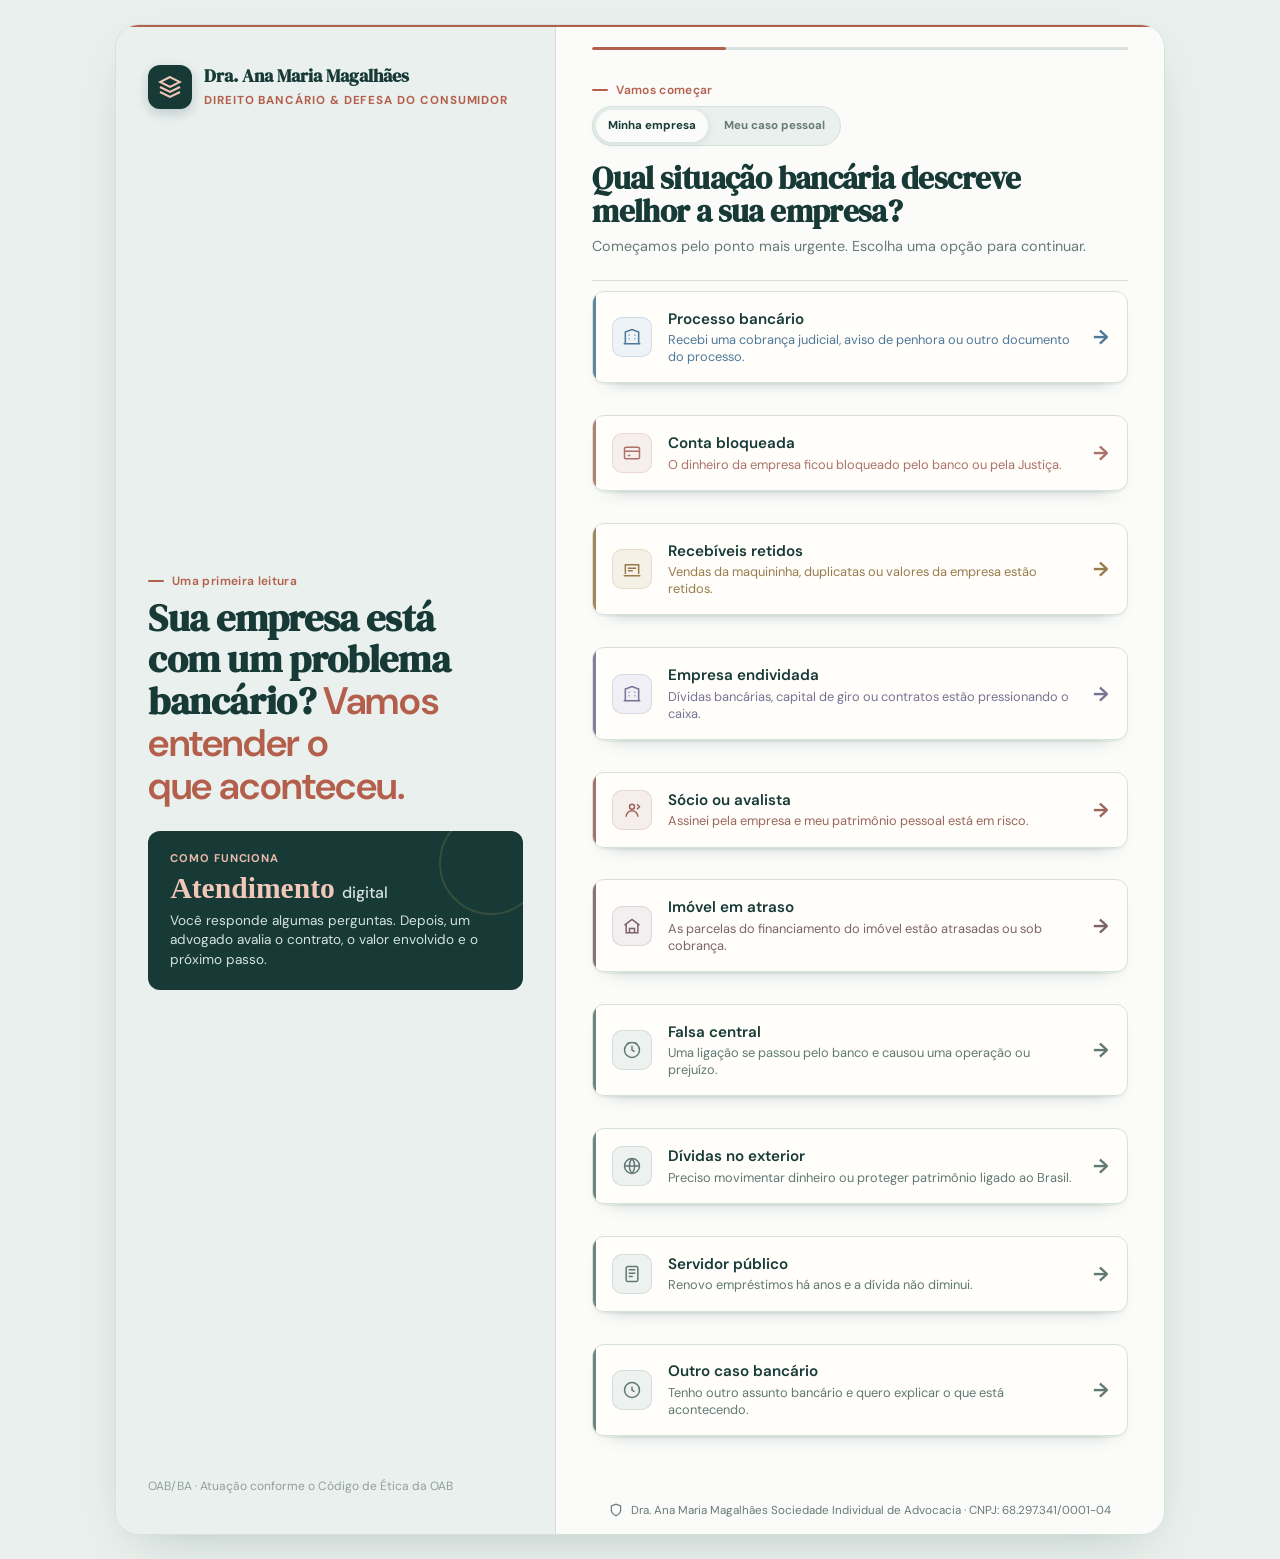
==== commit 537aba68: "fix: align branch values and card icons" ====
--- a/index.html
+++ b/index.html
@@ -70,52 +70,52 @@
 
                         <div class="opts entry-options" id="entryOptions">
                             <button class="opt" onclick="handleOptionSelect(1, 'Processo bancário', 'processo')">
-                                <div class="opt-ico"><span>01</span></div>
+                                <div class="opt-ico"><svg width="20" height="20" viewBox="0 0 24 24" fill="none" stroke="currentColor" stroke-width="1.8"><path d="M4 20V6l8-3 8 3v14M2 20h20M8 10h1M15 10h1M8 14h1M15 14h1"/></svg></div>
                                 <div class="opt-txt"><strong>Processo bancário</strong><span>Recebi uma cobrança judicial, aviso de penhora ou outro documento do processo.</span></div>
                                 <span class="opt-arrow">→</span>
                             </button>
                             <button class="opt" onclick="handleOptionSelect(1, 'Conta bloqueada', 'conta_bloqueada')">
-                                <div class="opt-ico"><span>02</span></div>
+                                <div class="opt-ico"><svg width="20" height="20" viewBox="0 0 24 24" fill="none" stroke="currentColor" stroke-width="1.8"><rect x="3" y="5" width="18" height="14" rx="2"/><path d="M3 10h18M7 15h3"/></svg></div>
                                 <div class="opt-txt"><strong>Conta bloqueada</strong><span>O dinheiro da empresa ficou bloqueado pelo banco ou pela Justiça.</span></div>
                                 <span class="opt-arrow">→</span>
                             </button>
                             <button class="opt" onclick="handleOptionSelect(1, 'Recebíveis retidos', 'recebiveis')">
-                                <div class="opt-ico"><span>03</span></div>
+                                <div class="opt-ico"><svg width="20" height="20" viewBox="0 0 24 24" fill="none" stroke="currentColor" stroke-width="1.8"><path d="M4 18V7h16v11M2 20h20M7 11h10M7 14h6"/></svg></div>
                                 <div class="opt-txt"><strong>Recebíveis retidos</strong><span>Vendas da maquininha, duplicatas ou valores da empresa estão retidos.</span></div>
                                 <span class="opt-arrow">→</span>
                             </button>
                             <button class="opt" onclick="handleOptionSelect(1, 'Empresa endividada', 'empresa_endividada')">
-                                <div class="opt-ico"><span>04</span></div>
+                                <div class="opt-ico"><svg width="20" height="20" viewBox="0 0 24 24" fill="none" stroke="currentColor" stroke-width="1.8"><path d="M4 20V6l8-3 8 3v14M2 20h20M8 10h1M15 10h1M8 14h1M15 14h1"/></svg></div>
                                 <div class="opt-txt"><strong>Empresa endividada</strong><span>Dívidas bancárias, capital de giro ou contratos estão pressionando o caixa.</span></div>
                                 <span class="opt-arrow">→</span>
                             </button>
                             <button class="opt" onclick="handleOptionSelect(1, 'Sócio ou avalista', 'avalista')">
-                                <div class="opt-ico"><span>05</span></div>
+                                <div class="opt-ico"><svg width="20" height="20" viewBox="0 0 24 24" fill="none" stroke="currentColor" stroke-width="1.8"><circle cx="12" cy="8" r="3"/><path d="M5 20a7 7 0 0 1 14 0M18 5l3 3-3 3"/></svg></div>
                                 <div class="opt-txt"><strong>Sócio ou avalista</strong><span>Assinei pela empresa e meu patrimônio pessoal está em risco.</span></div>
                                 <span class="opt-arrow">→</span>
                             </button>
                             <button class="opt" onclick="handleOptionSelect(1, 'Imóvel em atraso', 'imovel')">
-                                <div class="opt-ico"><span>06</span></div>
+                                <div class="opt-ico"><svg width="20" height="20" viewBox="0 0 24 24" fill="none" stroke="currentColor" stroke-width="1.8"><path d="m3 11 9-7 9 7M5 10v10h14V10M9 20v-5h6v5"/></svg></div>
                                 <div class="opt-txt"><strong>Imóvel em atraso</strong><span>As parcelas do financiamento do imóvel estão atrasadas ou sob cobrança.</span></div>
                                 <span class="opt-arrow">→</span>
                             </button>
                             <button class="opt" onclick="handleOptionSelect(1, 'Falsa central', 'golpe_central')">
-                                <div class="opt-ico"><span>07</span></div>
+                                <div class="opt-ico"><svg width="20" height="20" viewBox="0 0 24 24" fill="none" stroke="currentColor" stroke-width="1.8"><circle cx="12" cy="12" r="9"/><path d="M12 7v5l3 2M8 3l-2 2M16 3l2 2"/></svg></div>
                                 <div class="opt-txt"><strong>Falsa central</strong><span>Uma ligação se passou pelo banco e causou uma operação ou prejuízo.</span></div>
                                 <span class="opt-arrow">→</span>
                             </button>
                             <button class="opt" onclick="handleOptionSelect(1, 'Dívidas no exterior', 'exterior')">
-                                <div class="opt-ico"><span>08</span></div>
+                                <div class="opt-ico"><svg width="20" height="20" viewBox="0 0 24 24" fill="none" stroke="currentColor" stroke-width="1.8"><circle cx="12" cy="12" r="9"/><path d="M3 12h18M12 3a14 14 0 0 1 0 18M12 3a14 14 0 0 0 0 18"/></svg></div>
                                 <div class="opt-txt"><strong>Dívidas no exterior</strong><span>Preciso movimentar dinheiro ou proteger patrimônio ligado ao Brasil.</span></div>
                                 <span class="opt-arrow">→</span>
                             </button>
                             <button class="opt" onclick="handleOptionSelect(1, 'Servidor público', 'servidor')">
-                                <div class="opt-ico"><span>09</span></div>
+                                <div class="opt-ico"><svg width="20" height="20" viewBox="0 0 24 24" fill="none" stroke="currentColor" stroke-width="1.8"><rect x="5" y="3" width="14" height="18" rx="2"/><path d="M8 7h8M8 11h8M8 15h5"/></svg></div>
                                 <div class="opt-txt"><strong>Servidor público</strong><span>Renovo empréstimos há anos e a dívida não diminui.</span></div>
                                 <span class="opt-arrow">→</span>
                             </button>
                             <button class="opt" onclick="handleOptionSelect(1, 'Outro caso bancário', 'outro')">
-                                <div class="opt-ico"><span>10</span></div>
+                                <div class="opt-ico"><svg width="20" height="20" viewBox="0 0 24 24" fill="none" stroke="currentColor" stroke-width="1.8"><circle cx="12" cy="12" r="9"/><path d="M12 8v4l3 2"/></svg></div>
                                 <div class="opt-txt"><strong>Outro caso bancário</strong><span>Tenho outro assunto bancário e quero explicar o que está acontecendo.</span></div>
                                 <span class="opt-arrow">→</span>
                             </button>
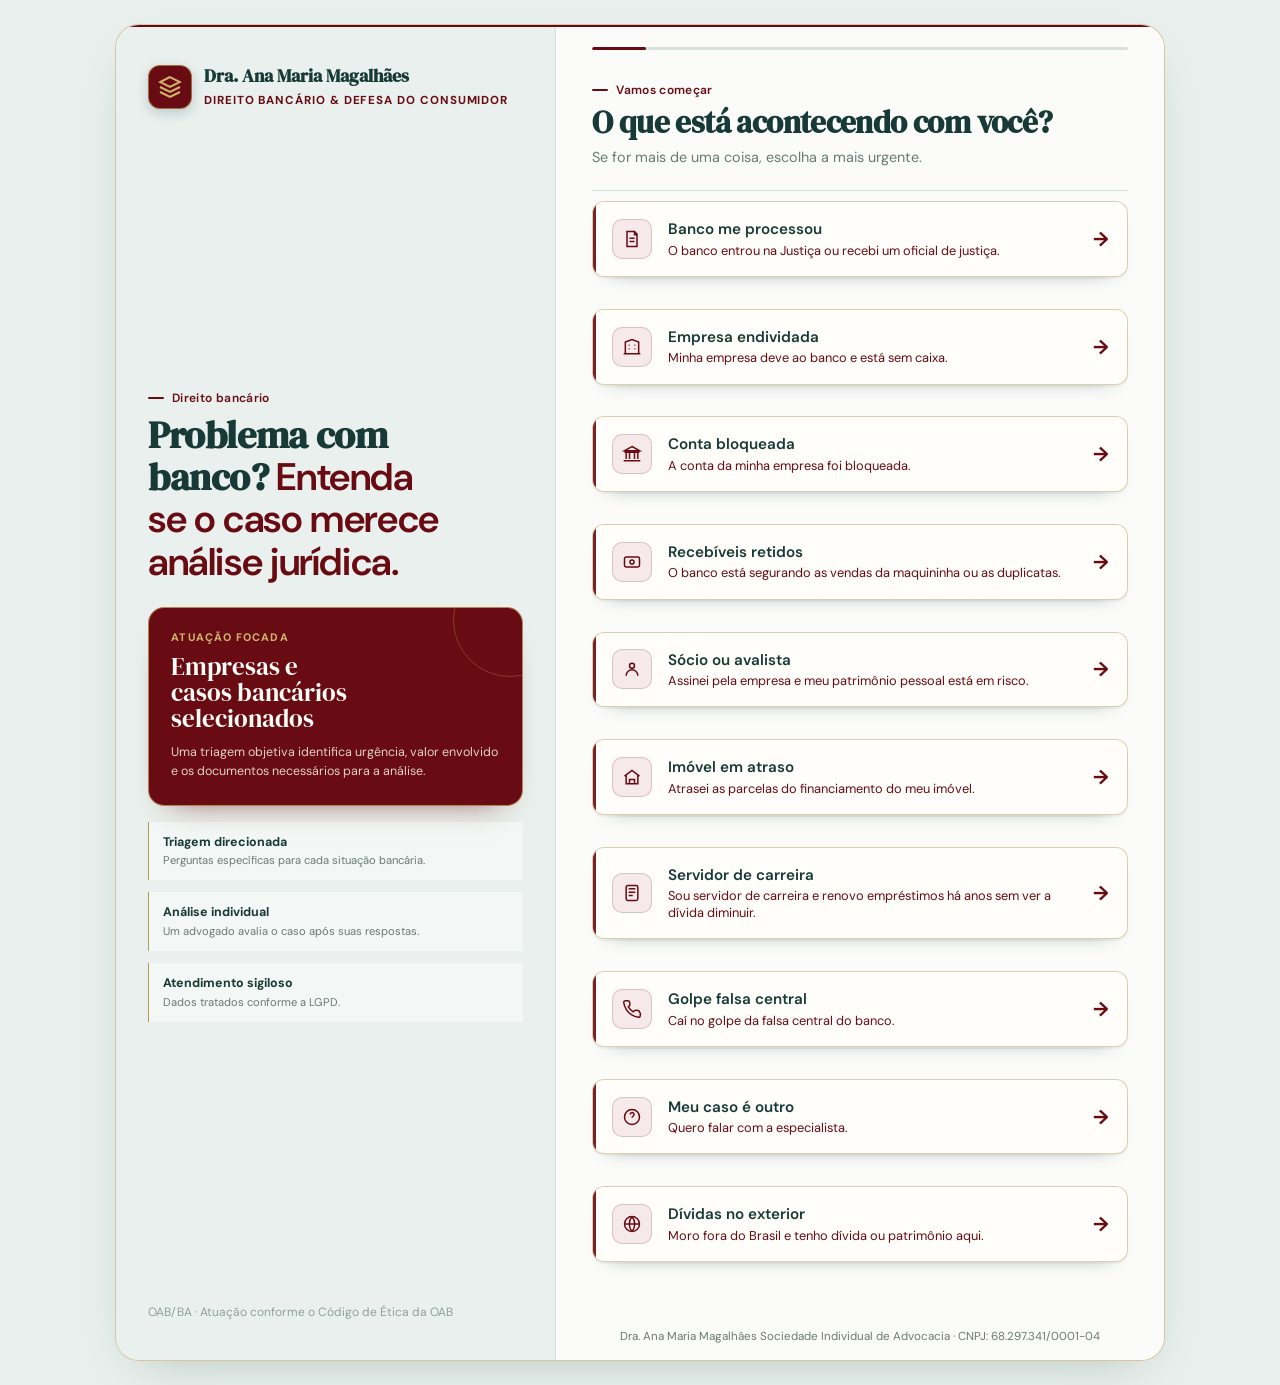
==== commit 9e925bc7: "feat(quiz): refine triage results" ====
--- a/index.html
+++ b/index.html
@@ -2,9 +2,8 @@
 <html lang="pt-BR">
 <head>
     <meta charset="UTF-8">
-    <meta name="viewport" content="width=device-width, initial-scale=1.0, maximum-scale=1.0, user-scalable=no">
-    <title>Avaliação de Viabilidade Bancária - Dra. Ana Maria Magalhães</title>
-    <!-- Google Fonts -->
+    <meta name="viewport" content="width=device-width, initial-scale=1.0, maximum-scale=1.0">
+    <title>Triagem bancária — Dra. Ana Maria Magalhães</title>
     <link rel="preconnect" href="https://fonts.googleapis.com">
     <link rel="preconnect" href="https://fonts.gstatic.com" crossorigin>
     <link href="https://fonts.googleapis.com/css2?family=DM+Sans:wght@400;500;600;700&family=DM+Serif+Display:ital@0;1&display=swap" rel="stylesheet">
@@ -13,400 +12,162 @@
 <body>
     <main class="stage">
         <div class="shell">
-            <!-- ASIDE DE AVALIAÇÃO E CREDIBILIDADE -->
             <aside class="aside">
                 <div class="brand brand-aside">
-                    <div class="brand-crest">
-                        <svg width="24" height="24" viewBox="0 0 24 24" fill="none" stroke="currentColor" stroke-width="2"><path d="M12 2L2 7l10 5 10-5-10-5zM2 17l10 5 10-5M2 12l10 5 10-5"/></svg>
+                    <div class="brand-crest" aria-hidden="true">
+                        <svg width="24" height="24" viewBox="0 0 24 24" fill="none" stroke="currentColor" stroke-width="2"><path d="M12 2 2 7l10 5 10-5-10-5ZM2 17l10 5 10-5M2 12l10 5 10-5"/></svg>
                     </div>
                     <div class="brand-info">
                         <h2>Dra. Ana Maria Magalhães</h2>
-                        <span class="brand-tag">Direito Bancário & Defesa do Consumidor</span>
+                        <span class="brand-tag">Direito Bancário &amp; Defesa do Consumidor</span>
                     </div>
                 </div>
+                <div class="aside-main">
+                    <div class="eyebrow">Direito bancário</div>
+                    <h1 class="aside-title">Problema com banco? <em>Entenda se o caso merece análise jurídica.</em></h1>
+                    <div class="aside-proof">
+                        <div class="aside-proof-label">Atuação focada</div>
+                        <div class="aside-proof-title">Empresas e casos bancários selecionados</div>
+                        <p>Uma triagem objetiva identifica urgência, valor envolvido e os documentos necessários para a análise.</p>
+                    </div>
+                    <div class="aside-signals" aria-label="Diferenciais do atendimento">
+                        <div><strong>Triagem direcionada</strong><span>Perguntas específicas para cada situação bancária.</span></div>
+                        <div><strong>Análise individual</strong><span>Um advogado avalia o caso após suas respostas.</span></div>
+                        <div><strong>Atendimento sigiloso</strong><span>Dados tratados conforme a LGPD.</span></div>
+                    </div>
+                </div>
+                <div class="aside-foot"><span>OAB/BA · Atuação conforme o Código de Ética da OAB</span></div>
+            </aside>
 
-                <div class="aside-main">
-                    <div class="eyebrow">Uma primeira leitura</div>
-                    <h1 class="aside-title">Sua empresa está com um problema bancário? <em>Vamos entender o que aconteceu.</em></h1>
-                    
-                    <div class="vcard">
-                        <div class="vcard-label">Como funciona</div>
-                        <div class="vcard-num">Atendimento <span>digital</span></div>
-                        <div class="vcard-det">Você responde algumas perguntas. Depois, um advogado avalia o contrato, o valor envolvido e o próximo passo.</div>
-                    </div>
-
+            <div class="card" id="quizContainer">
+                <div class="progress-wrap" id="progressWrap" aria-label="Progresso da triagem">
+                    <div class="track"><div class="bar" id="progressBar" style="width: 10%;"></div></div>
                 </div>
 
-                <div class="aside-foot">
-                    <span>OAB/BA · Atuação conforme o Código de Ética da OAB</span>
-                </div>
-            </aside>
-
-            <!-- CARD PRINCIPAL DO QUIZ -->
-            <div class="card" id="quizContainer">
-                <!-- BARRA DE PROGRESSO -->
-                <div class="progress-wrap" id="progressWrap">
-                    <div class="progress-meta">
-                        <span id="stepLabel">Pergunta 1 de 4</span>
-                        <b id="pctLabel">25%</b>
-                    </div>
-                    <div class="track">
-                        <div class="bar" id="progressBar" style="width: 25%;"></div>
-                    </div>
-                </div>
-
-                <!-- CORPO DO QUIZ -->
                 <div class="body" id="quizBody">
-                    
-                    <!-- ETAPA 1: SELEÇÃO DA DOR / PROBLEMA -->
                     <section class="quiz-step active" id="step1">
                         <div class="eyebrow">Vamos começar</div>
-                        <div class="profile-switch" role="group" aria-label="Perfil do atendimento">
-                            <button type="button" class="profile-btn is-active" data-profile="empresa" onclick="setProfile('empresa', this)">Minha empresa</button>
-                            <button type="button" class="profile-btn" data-profile="pessoal" onclick="setProfile('pessoal', this)">Meu caso pessoal</button>
-                        </div>
-                        <h2 class="q-title">Qual situação bancária descreve melhor a sua empresa?</h2>
-                        <p class="q-help">Começamos pelo ponto mais urgente. Escolha uma opção para continuar.</p>
+                        <h2 class="q-title">O que está acontecendo com você?</h2>
+                        <p class="q-help">Se for mais de uma coisa, escolha a mais urgente.</p>
 
                         <div class="opts entry-options" id="entryOptions">
-                            <button class="opt" onclick="handleOptionSelect(1, 'Processo bancário', 'processo')">
+                            <button class="opt" type="button" onclick="handleOptionSelect(1, 'Banco me processou', 'processo')">
+                                <div class="opt-ico"><svg width="20" height="20" viewBox="0 0 24 24" fill="none" stroke="currentColor" stroke-width="1.8"><path d="M6 3h9l3 3v15H6zM15 3v4h4M9 11h6M9 15h6"/></svg></div>
+                                <div class="opt-txt"><strong>Banco me processou</strong><span>O banco entrou na Justiça ou recebi um oficial de justiça.</span></div><span class="opt-arrow">→</span>
+                            </button>
+                            <button class="opt" type="button" onclick="handleOptionSelect(1, 'Empresa endividada', 'empresa')">
                                 <div class="opt-ico"><svg width="20" height="20" viewBox="0 0 24 24" fill="none" stroke="currentColor" stroke-width="1.8"><path d="M4 20V6l8-3 8 3v14M2 20h20M8 10h1M15 10h1M8 14h1M15 14h1"/></svg></div>
-                                <div class="opt-txt"><strong>Processo bancário</strong><span>Recebi uma cobrança judicial, aviso de penhora ou outro documento do processo.</span></div>
-                                <span class="opt-arrow">→</span>
+                                <div class="opt-txt"><strong>Empresa endividada</strong><span>Minha empresa deve ao banco e está sem caixa.</span></div><span class="opt-arrow">→</span>
                             </button>
-                            <button class="opt" onclick="handleOptionSelect(1, 'Conta bloqueada', 'conta_bloqueada')">
-                                <div class="opt-ico"><svg width="20" height="20" viewBox="0 0 24 24" fill="none" stroke="currentColor" stroke-width="1.8"><rect x="3" y="5" width="18" height="14" rx="2"/><path d="M3 10h18M7 15h3"/></svg></div>
-                                <div class="opt-txt"><strong>Conta bloqueada</strong><span>O dinheiro da empresa ficou bloqueado pelo banco ou pela Justiça.</span></div>
-                                <span class="opt-arrow">→</span>
+                            <button class="opt" type="button" onclick="handleOptionSelect(1, 'Conta bloqueada', 'bloqueio')">
+                                <div class="opt-ico"><svg width="20" height="20" viewBox="0 0 24 24" fill="none" stroke="currentColor" stroke-width="1.8"><path d="M3 10h18M5 10v8M9 10v8M15 10v8M19 10v8M2 20h20M12 3l9 5H3z"/></svg></div>
+                                <div class="opt-txt"><strong>Conta bloqueada</strong><span>A conta da minha empresa foi bloqueada.</span></div><span class="opt-arrow">→</span>
                             </button>
-                            <button class="opt" onclick="handleOptionSelect(1, 'Recebíveis retidos', 'recebiveis')">
-                                <div class="opt-ico"><svg width="20" height="20" viewBox="0 0 24 24" fill="none" stroke="currentColor" stroke-width="1.8"><path d="M4 18V7h16v11M2 20h20M7 11h10M7 14h6"/></svg></div>
-                                <div class="opt-txt"><strong>Recebíveis retidos</strong><span>Vendas da maquininha, duplicatas ou valores da empresa estão retidos.</span></div>
-                                <span class="opt-arrow">→</span>
+                            <button class="opt" type="button" onclick="handleOptionSelect(1, 'Recebíveis retidos', 'recebiveis')">
+                                <div class="opt-ico"><svg width="20" height="20" viewBox="0 0 24 24" fill="none" stroke="currentColor" stroke-width="1.8"><rect x="3" y="6" width="18" height="12" rx="2"/><circle cx="12" cy="12" r="2.5"/></svg></div>
+                                <div class="opt-txt"><strong>Recebíveis retidos</strong><span>O banco está segurando as vendas da maquininha ou as duplicatas.</span></div><span class="opt-arrow">→</span>
                             </button>
-                            <button class="opt" onclick="handleOptionSelect(1, 'Empresa endividada', 'empresa_endividada')">
-                                <div class="opt-ico"><svg width="20" height="20" viewBox="0 0 24 24" fill="none" stroke="currentColor" stroke-width="1.8"><path d="M4 20V6l8-3 8 3v14M2 20h20M8 10h1M15 10h1M8 14h1M15 14h1"/></svg></div>
-                                <div class="opt-txt"><strong>Empresa endividada</strong><span>Dívidas bancárias, capital de giro ou contratos estão pressionando o caixa.</span></div>
-                                <span class="opt-arrow">→</span>
+                            <button class="opt" type="button" onclick="handleOptionSelect(1, 'Sócio ou avalista', 'avalista')">
+                                <div class="opt-ico"><svg width="20" height="20" viewBox="0 0 24 24" fill="none" stroke="currentColor" stroke-width="1.8"><circle cx="12" cy="8" r="3"/><path d="M5 20a7 7 0 0 1 14 0"/></svg></div>
+                                <div class="opt-txt"><strong>Sócio ou avalista</strong><span>Assinei pela empresa e meu patrimônio pessoal está em risco.</span></div><span class="opt-arrow">→</span>
                             </button>
-                            <button class="opt" onclick="handleOptionSelect(1, 'Sócio ou avalista', 'avalista')">
-                                <div class="opt-ico"><svg width="20" height="20" viewBox="0 0 24 24" fill="none" stroke="currentColor" stroke-width="1.8"><circle cx="12" cy="8" r="3"/><path d="M5 20a7 7 0 0 1 14 0M18 5l3 3-3 3"/></svg></div>
-                                <div class="opt-txt"><strong>Sócio ou avalista</strong><span>Assinei pela empresa e meu patrimônio pessoal está em risco.</span></div>
-                                <span class="opt-arrow">→</span>
+                            <button class="opt" type="button" onclick="handleOptionSelect(1, 'Imóvel em atraso', 'imovel')">
+                                <div class="opt-ico"><svg width="20" height="20" viewBox="0 0 24 24" fill="none" stroke="currentColor" stroke-width="1.8"><path d="m3 11 9-7 9 7M5 10v10h14V10M9 20v-5h6v5"/></svg></div>
+                                <div class="opt-txt"><strong>Imóvel em atraso</strong><span>Atrasei as parcelas do financiamento do meu imóvel.</span></div><span class="opt-arrow">→</span>
                             </button>
-                            <button class="opt" onclick="handleOptionSelect(1, 'Imóvel em atraso', 'imovel')">
-                                <div class="opt-ico"><svg width="20" height="20" viewBox="0 0 24 24" fill="none" stroke="currentColor" stroke-width="1.8"><path d="m3 11 9-7 9 7M5 10v10h14V10M9 20v-5h6v5"/></svg></div>
-                                <div class="opt-txt"><strong>Imóvel em atraso</strong><span>As parcelas do financiamento do imóvel estão atrasadas ou sob cobrança.</span></div>
-                                <span class="opt-arrow">→</span>
+                            <button class="opt" type="button" onclick="handleOptionSelect(1, 'Servidor de carreira', 'servidor')">
+                                <div class="opt-ico"><svg width="20" height="20" viewBox="0 0 24 24" fill="none" stroke="currentColor" stroke-width="1.8"><rect x="5" y="3" width="14" height="18" rx="2"/><path d="M8 7h8M8 11h8M8 15h5"/></svg></div>
+                                <div class="opt-txt"><strong>Servidor de carreira</strong><span>Sou servidor de carreira e renovo empréstimos há anos sem ver a dívida diminuir.</span></div><span class="opt-arrow">→</span>
                             </button>
-                            <button class="opt" onclick="handleOptionSelect(1, 'Falsa central', 'golpe_central')">
-                                <div class="opt-ico"><svg width="20" height="20" viewBox="0 0 24 24" fill="none" stroke="currentColor" stroke-width="1.8"><circle cx="12" cy="12" r="9"/><path d="M12 7v5l3 2M8 3l-2 2M16 3l2 2"/></svg></div>
-                                <div class="opt-txt"><strong>Falsa central</strong><span>Uma ligação se passou pelo banco e causou uma operação ou prejuízo.</span></div>
-                                <span class="opt-arrow">→</span>
+                            <button class="opt" type="button" onclick="handleOptionSelect(1, 'Golpe falsa central', 'golpe')">
+                                <div class="opt-ico"><svg width="20" height="20" viewBox="0 0 24 24" fill="none" stroke="currentColor" stroke-width="1.8"><path d="M22 16.9v3a2 2 0 0 1-2.2 2 19.8 19.8 0 0 1-8.6-3.1 19.5 19.5 0 0 1-6-6A19.8 19.8 0 0 1 2.1 4.2 2 2 0 0 1 4.1 2h3a2 2 0 0 1 2 1.7l.4 2.6a2 2 0 0 1-.6 1.8L7.6 9.4a16 16 0 0 0 6 6l1.3-1.3a2 2 0 0 1 1.8-.6l2.6.4a2 2 0 0 1 1.7 2z"/></svg></div>
+                                <div class="opt-txt"><strong>Golpe falsa central</strong><span>Caí no golpe da falsa central do banco.</span></div><span class="opt-arrow">→</span>
                             </button>
-                            <button class="opt" onclick="handleOptionSelect(1, 'Dívidas no exterior', 'exterior')">
+                            <button class="opt" type="button" onclick="handleOptionSelect(1, 'Meu caso é outro', 'outro')">
+                                <div class="opt-ico"><svg width="20" height="20" viewBox="0 0 24 24" fill="none" stroke="currentColor" stroke-width="1.8"><circle cx="12" cy="12" r="9"/><path d="M9.8 9a2.3 2.3 0 1 1 3.7 1.8c-.9.7-1.5 1.2-1.5 2.2M12 17h.01"/></svg></div>
+                                <div class="opt-txt"><strong>Meu caso é outro</strong><span>Quero falar com a especialista.</span></div><span class="opt-arrow">→</span>
+                            </button>
+                            <button class="opt" type="button" onclick="handleOptionSelect(1, 'Dívidas no exterior', 'exterior')">
                                 <div class="opt-ico"><svg width="20" height="20" viewBox="0 0 24 24" fill="none" stroke="currentColor" stroke-width="1.8"><circle cx="12" cy="12" r="9"/><path d="M3 12h18M12 3a14 14 0 0 1 0 18M12 3a14 14 0 0 0 0 18"/></svg></div>
-                                <div class="opt-txt"><strong>Dívidas no exterior</strong><span>Preciso movimentar dinheiro ou proteger patrimônio ligado ao Brasil.</span></div>
-                                <span class="opt-arrow">→</span>
-                            </button>
-                            <button class="opt" onclick="handleOptionSelect(1, 'Servidor público', 'servidor')">
-                                <div class="opt-ico"><svg width="20" height="20" viewBox="0 0 24 24" fill="none" stroke="currentColor" stroke-width="1.8"><rect x="5" y="3" width="14" height="18" rx="2"/><path d="M8 7h8M8 11h8M8 15h5"/></svg></div>
-                                <div class="opt-txt"><strong>Servidor público</strong><span>Renovo empréstimos há anos e a dívida não diminui.</span></div>
-                                <span class="opt-arrow">→</span>
-                            </button>
-                            <button class="opt" onclick="handleOptionSelect(1, 'Outro caso bancário', 'outro')">
-                                <div class="opt-ico"><svg width="20" height="20" viewBox="0 0 24 24" fill="none" stroke="currentColor" stroke-width="1.8"><circle cx="12" cy="12" r="9"/><path d="M12 8v4l3 2"/></svg></div>
-                                <div class="opt-txt"><strong>Outro caso bancário</strong><span>Tenho outro assunto bancário e quero explicar o que está acontecendo.</span></div>
-                                <span class="opt-arrow">→</span>
-                            </button>
-                        </div>
-                        <div class="opts legacy-entry-options" aria-hidden="true">
-                            <button class="opt" onclick="handleOptionSelect(1, 'Empréstimo Indevido', 'consignado')">
-                                <div class="opt-ico">
-                                    <svg width="20" height="20" viewBox="0 0 24 24" fill="none" stroke="currentColor" stroke-width="2"><path d="M14 2H6a2 2 0 0 0-2 2v16a2 2 0 0 0 2 2h12a2 2 0 0 0 2-2V8z"/><polyline points="14 2 14 8 20 8"/><line x1="16" y1="13" x2="8" y2="13"/><line x1="16" y1="17" x2="8" y2="17"/></svg>
-                                </div>
-                                <div class="opt-txt">
-                                    <strong>Empréstimo ou desconto que eu NÃO fiz</strong>
-                                    <span>Descontos indevidos no INSS, contracheque ou conta bancária sem sua autorização.</span>
-                                </div>
-                                <span class="opt-arrow">→</span>
-                            </button>
-
-                            <button class="opt" onclick="handleOptionSelect(1, 'Golpe Bancário', 'golpe')">
-                                <div class="opt-ico">
-                                    <svg width="20" height="20" viewBox="0 0 24 24" fill="none" stroke="currentColor" stroke-width="2"><rect x="2" y="5" width="20" height="14" rx="2"/><line x1="2" y1="10" x2="22" y2="10"/></svg>
-                                </div>
-                                <div class="opt-txt">
-                                    <strong>Caí em um Golpe Bancário ou Fraude Pix</strong>
-                                    <span>Falso funcionário, Pix enganoso, boleto falso, conta ou aplicativo invadido.</span>
-                                </div>
-                                <span class="opt-arrow">→</span>
-                            </button>
-
-                            <button class="opt" onclick="handleOptionSelect(1, 'Juros Abusivos', 'juros')">
-                                <div class="opt-ico">
-                                    <svg width="20" height="20" viewBox="0 0 24 24" fill="none" stroke="currentColor" stroke-width="2"><path d="M12 1v22M17 5H9.5a3.5 3.5 0 0 0 0 7h5a3.5 3.5 0 0 1 0 7H6"/></svg>
-                                </div>
-                                <div class="opt-txt">
-                                    <strong>Contrato com Juros Abusivos ou Dívida Alta</strong>
-                                    <span>Empréstimo pessoal, financiamento ou cheque especial que virou uma bola de neve.</span>
-                                </div>
-                                <span class="opt-arrow">→</span>
-                            </button>
-
-                            <button class="opt" onclick="handleOptionSelect(1, 'Brasileiro no Exterior', 'exterior')">
-                                <div class="opt-ico">
-                                    <svg width="20" height="20" viewBox="0 0 24 24" fill="none" stroke="currentColor" stroke-width="2"><circle cx="12" cy="12" r="10"/><path d="M2 12h20M12 2a15.3 15.3 0 0 1 4 10 15.3 15.3 0 0 1-4 10 15.3 15.3 0 0 1-4-10 15.3 15.3 0 0 1 4-10z"/></svg>
-                                </div>
-                                <div class="opt-txt">
-                                    <strong>Moro no Exterior e deixei dívidas no Brasil</strong>
-                                    <span>Dificuldade para remessa de valores, cobranças aos pais ou risco ao patrimônio no Brasil.</span>
-                                </div>
-                                <span class="opt-arrow">→</span>
-                            </button>
-
-                            <button class="opt warning" onclick="handleOptionSelect(1, 'Busca e Apreensão', 'busca_apreensao')">
-                                <div class="opt-ico alert">
-                                    <svg width="20" height="20" viewBox="0 0 24 24" fill="none" stroke="currentColor" stroke-width="2"><circle cx="12" cy="12" r="10"/><line x1="12" y1="8" x2="12" y2="12"/><line x1="12" y1="16" x2="12.01" y2="16"/></svg>
-                                </div>
-                                <div class="opt-txt">
-                                    <strong>Veículo apreendido / Busca e Apreensão sem reserva</strong>
-                                    <span>Carro já apreendido pela justiça ou sem recurso financeiro para quitação.</span>
-                                </div>
-                                <span class="opt-arrow">→</span>
-                            </button>
-
-                            <button class="opt warning" onclick="handleOptionSelect(1, 'Superendividamento', 'superendividamento')">
-                                <div class="opt-ico alert">
-                                    <svg width="20" height="20" viewBox="0 0 24 24" fill="none" stroke="currentColor" stroke-width="2"><circle cx="12" cy="12" r="10"/><line x1="15" y1="9" x2="9" y2="15"/><line x1="9" y1="9" x2="15" y2="15"/></svg>
-                                </div>
-                                <div class="opt-txt">
-                                    <strong>Superendividamento geral (Quero renegociar tudo)</strong>
-                                    <span>Múltiplas dívidas acumuladas com renda comprometida acima da capacidade.</span>
-                                </div>
-                                <span class="opt-arrow">→</span>
+                                <div class="opt-txt"><strong>Dívidas no exterior</strong><span>Moro fora do Brasil e tenho dívida ou patrimônio aqui.</span></div><span class="opt-arrow">→</span>
                             </button>
                         </div>
                     </section>
 
-                    <!-- ETAPA 2: DETALHAMENTO ESPECÍFICO DA DOR -->
                     <section class="quiz-step" id="step2">
-                        <button class="back-btn" onclick="goToStep(1)">
-                            <svg width="16" height="16" viewBox="0 0 24 24" fill="none" stroke="currentColor" stroke-width="2"><path d="M19 12H5M12 19l-7-7 7-7"/></svg>
-                            Voltar
-                        </button>
-                        <div class="eyebrow">Agora, um detalhe</div>
-                        <h2 class="q-title" id="step2Title">Onde está ocorrendo essa cobrança ou problema?</h2>
-                        <p class="q-help" id="step2Help">Selecione o canal ou local do desconto para direcionarmos a fundamentação correta.</p>
-
-                        <div class="opts" id="step2Options">
-                            <!-- Opções dinâmicas preenchidas via JS conforme a dor selecionada na Etapa 1 -->
-                        </div>
+                        <button class="back-btn" type="button" onclick="goToStep(1)"><span aria-hidden="true">←</span> Voltar ao início</button>
+                        <div class="eyebrow">Uma pergunta de cada vez</div>
+                        <h2 class="q-title" id="step2Title"></h2>
+                        <p class="q-help" id="step2Help">Escolha uma opção para continuar.</p>
+                        <div class="opts" id="step2Options"></div>
                     </section>
 
-                    <!-- ETAPA 3: FAIXA DE VALOR -->
-                    <section class="quiz-step" id="step3">
-                        <button class="back-btn" onclick="goToStep(2)">
-                            <svg width="16" height="16" viewBox="0 0 24 24" fill="none" stroke="currentColor" stroke-width="2"><path d="M19 12H5M12 19l-7-7 7-7"/></svg>
-                            Voltar
-                        </button>
-                        <div class="eyebrow">Por fim, o valor</div>
-                        <h2 class="q-title">Qual é o valor aproximado envolvido?</h2>
-                        <p class="q-help">Pode ser uma estimativa do prejuízo, das parcelas ou do saldo do contrato.</p>
-
-                        <div class="opts" id="valueOptions">
-                            <button class="opt" onclick="handleOptionSelect(3, 'Até R$ 2 mil', '<2k')">
-                                <div class="opt-ico">
-                                    <svg width="20" height="20" viewBox="0 0 24 24" fill="none" stroke="currentColor" stroke-width="2"><line x1="12" y1="1" x2="12" y2="23"/><path d="M17 5H9.5a3.5 3.5 0 0 0 0 7h5a3.5 3.5 0 0 1 0 7H6"/></svg>
-                                </div>
-                                <div class="opt-txt">
-                                    <strong>Até R$ 2.000,00</strong>
-                                    <span>Valores de menor montante acumulado.</span>
-                                </div>
-                                <span class="opt-arrow">→</span>
-                            </button>
-
-                            <button class="opt" onclick="handleOptionSelect(3, 'R$ 2 mil a R$ 10 mil', '2-10k')">
-                                <div class="opt-ico">
-                                    <svg width="20" height="20" viewBox="0 0 24 24" fill="none" stroke="currentColor" stroke-width="2"><line x1="12" y1="1" x2="12" y2="23"/><path d="M17 5H9.5a3.5 3.5 0 0 0 0 7h5a3.5 3.5 0 0 1 0 7H6"/></svg>
-                                </div>
-                                <div class="opt-txt">
-                                    <strong>Entre R$ 2.000,00 e R$ 10.000,00</strong>
-                                    <span>Prejuízo intermediário acumulado.</span>
-                                </div>
-                                <span class="opt-arrow">→</span>
-                            </button>
-
-                            <button class="opt" onclick="handleOptionSelect(3, 'R$ 10 mil a R$ 50 mil', '10-50k')">
-                                <div class="opt-ico highlight">
-                                    <svg width="20" height="20" viewBox="0 0 24 24" fill="none" stroke="currentColor" stroke-width="2"><polygon points="12 2 15.09 8.26 22 9.27 17 14.14 18.18 21.02 12 17.77 5.82 21.02 7 14.14 2 9.27 8.91 8.26 12 2"/></svg>
-                                </div>
-                                <div class="opt-txt">
-                                    <strong>Entre R$ 10.000,00 e R$ 50.000,00</strong>
-                                    <span>Valores expressivos ou contratos acumulados.</span>
-                                </div>
-                                <span class="opt-arrow">→</span>
-                            </button>
-
-                            <button class="opt" onclick="handleOptionSelect(3, 'Acima de R$ 50 mil', '>50k')">
-                                <div class="opt-ico highlight">
-                                    <svg width="20" height="20" viewBox="0 0 24 24" fill="none" stroke="currentColor" stroke-width="2"><polygon points="12 2 15.09 8.26 22 9.27 17 14.14 18.18 21.02 12 17.77 5.82 21.02 7 14.14 2 9.27 8.91 8.26 12 2"/></svg>
-                                </div>
-                                <div class="opt-txt">
-                                    <strong>Acima de R$ 50.000,00</strong>
-                                    <span>Fraudes de alto valor ou grande prejuízo financeiro.</span>
-                                </div>
-                                <span class="opt-arrow">→</span>
-                            </button>
-                        </div>
+                    <section class="quiz-step analysis-step" id="analysisStep" aria-live="polite" aria-busy="true">
+                        <div class="analysis-spinner" aria-hidden="true"><span></span></div>
+                        <div class="eyebrow">Só mais um momento</div>
+                        <h2 class="q-title">Analisando suas respostas</h2>
+                        <p class="q-help">Estamos organizando as informações para preparar a orientação adequada.</p>
+                        <div class="analysis-status" aria-hidden="true"><span class="status-dot"></span><span id="analysisStatus">Lendo suas respostas</span></div>
                     </section>
 
-                    <!-- ANÁLISE FINAL -->
-                    <section class="quiz-step analysis-step" id="analysisStep" aria-live="polite" aria-busy="true">
-                    <div class="analysis-orb" aria-hidden="true"><span></span></div>
-                    <div class="eyebrow">Só mais um momento</div>
-                    <h2 class="q-title" id="analysisTitle">Analisando suas respostas</h2>
-                    <p class="q-help" id="analysisDetail">Estamos organizando as informações para preparar a orientação mais adequada.</p>
-                    <div class="analysis-status" aria-hidden="true">
-                        <span class="status-dot"></span>
-                        <span id="analysisStatus">Lendo suas respostas</span>
-                    </div>
+                    <section class="quiz-step success-step" id="step4">
+                        <div class="success-hero">
+                            <div class="result-badge success">Resultado da triagem</div>
+                            <h2 class="q-title" id="successTitle">Entendi.</h2>
+                            <p class="q-help" id="successLead"></p>
+                        </div>
+                        <article class="authority-card" id="authorityCard" data-tone="analysis">
+                            <div class="authority-kicker">Aderência à análise especializada*</div>
+                            <div class="authority-stat"><strong id="triagePercentage">0,0%</strong><span>compatibilidade indicada pelas respostas da triagem</span></div>
+                            <div class="authority-status" id="authorityStatus">Indicador interno da triagem</div>
+                            <div class="authority-divider"></div>
+                            <h3 id="authorityTitle">Pontos que merecem análise especializada</h3>
+                            <ul class="authority-points" id="authorityPoints"></ul>
+                            <p class="authority-disclaimer">*indicador interno de aderência ao atendimento — não representa probabilidade de êxito nem estatística judicial. Cada caso é único e avaliado individualmente.</p>
+                        </article>
+                        <div class="contact-intro">
+                            <div class="whatsapp-mark" aria-hidden="true">◔</div>
+                            <div><h3>Envie o caso para análise</h3><p id="documentsHint"></p></div>
+                        </div>
+                        <div class="laudo-option-box" id="laudoBox" style="display:none">
+                            <div class="laudo-tag">Análise técnica</div>
+                            <h3>Laudo de análise do contrato</h3>
+                            <p>A equipe explicará como funciona, o valor e o que será entregue antes de qualquer contratação.</p>
+                        </div>
+                        <form id="leadForm" onsubmit="handleLeadSubmit(event)">
+                            <label class="consent-field"><input type="checkbox" id="consentimento" required><span>Ao enviar seus dados, você autoriza o nosso contato por WhatsApp ou telefone. Suas informações são tratadas com sigilo, conforme a LGPD.</span></label>
+                            <div class="field"><label for="nome">Para um advogado falar com você, qual é o seu nome completo? <b>*</b></label><input type="text" id="nome" required autocomplete="name" placeholder="Nome e sobrenome"></div>
+                            <div class="field">
+                                <label for="whatsapp">Qual o seu WhatsApp com DDD? <b>*</b></label>
+                                <div class="phone-input-row">
+                                    <div class="ddi-control" id="ddiControl" hidden><label class="sr-only" for="ddi">DDI</label><input type="text" id="ddi" value="+55" inputmode="tel" maxlength="5" aria-label="Código internacional do país" oninput="applyDdiMask(this)"></div>
+                                    <input type="tel" id="whatsapp" required autocomplete="tel" inputmode="tel" placeholder="(00) 00000-0000" maxlength="18" oninput="applyWhatsAppMask(this)">
+                                </div>
+                            </div>
+                            <div class="field contact-grid">
+                                <div><label for="cidade">Cidade <b>*</b></label><input type="text" id="cidade" required autocomplete="address-level2" placeholder="Sua cidade"></div>
+                                <div><label for="estado">Estado <b>*</b></label><input type="text" id="estado" required autocomplete="address-level1" placeholder="UF" maxlength="2"></div>
+                            </div>
+                            <div class="field"><label for="horario">Melhor horário para falarmos <b>*</b></label><select id="horario" required><option value="">Selecione</option><option>Manhã</option><option>Tarde</option><option>Noite</option></select></div>
+                            <button type="submit" class="cta-btn" id="btnSubmit"><span>Enviar para análise</span><span aria-hidden="true">→</span></button>
+                        </form>
+                        <div class="trust-footer"><span>🔒 Atendimento sigiloso · LGPD</span></div>
                     </section>
 
-                    <!-- ETAPA 4: FORMULÁRIO DE CAPTURA DE LEAD QUALIFICADO OU OPÇÃO DE LAUDO -->
-                    <section class="quiz-step success-step" id="step4">
-                        <div class="success-hero">
-                            <div class="result-badge success">Próximo passo</div>
-                            <h2 class="q-title" id="successTitle">Boas notícias!<br>Podemos analisar os detalhes do seu caso.</h2>
-                            <p class="q-help" id="successLead">A triagem indica um caminho possível. Cada caso é único e será avaliado individualmente.</p>
-                        </div>
-                        <button class="back-btn" onclick="goToStep(3)">
-                            <svg width="16" height="16" viewBox="0 0 24 24" fill="none" stroke="currentColor" stroke-width="2"><path d="M19 12H5M12 19l-7-7 7-7"/></svg>
-                            Voltar
-                        </button>
-                        <div class="result-badge success">
-                            <svg width="16" height="16" viewBox="0 0 24 24" fill="none" stroke="currentColor" stroke-width="2"><path d="M22 11.08V12a10 10 0 1 1-5.93-9.14"/><polyline points="22 4 12 14.01 9 11.01"/></svg>
-                            Próximo passo
-                        </div>
-                        <h2 class="q-title">Podemos olhar os detalhes do seu caso.</h2>
-                        <p class="q-help">Deixe seus dados. A equipe responde pelo WhatsApp e orienta o próximo passo.</p>
-
-                        <div class="evidence-card">
-                            <div class="evidence-kicker">✦ O que acontece agora</div>
-                            <div class="evidence-number">3 pontos</div>
-                            <p>serão conferidos antes de qualquer orientação</p>
-                            <div class="evidence-pill"><span></span>Análise individual</div>
-                            <div class="evidence-divider"></div>
-                            <div class="evidence-caption">O que a equipe vai conferir:</div>
-                            <ul class="evidence-list">
-                                <li>Contrato, cobrança e documentos disponíveis</li>
-                                <li>Valor envolvido e impacto para a empresa</li>
-                                <li>Processo, bloqueio ou prazo em andamento</li>
-                            </ul>
-                        </div>
-
-                        <div class="contact-intro">
-                            <div class="whatsapp-mark" aria-hidden="true">◔</div>
-                                <div><h3>Falta pouco — fale com um advogado agora</h3><p id="documentsHint">Deixe seus dados. Um especialista entra em contato pelo WhatsApp em poucos minutos.</p></div>
-                        </div>
-
-                        <!-- BOX DE RESUMO DO CASO -->
-                        <div class="summary-card">
-                            <div class="summary-line">
-                                <span class="summary-label">Problema:</span>
-                                <span class="summary-val" id="sumProblema">-</span>
-                            </div>
-                            <div class="summary-line">
-                                <span class="summary-label">Detalhamento:</span>
-                                <span class="summary-val" id="sumDetalhe">-</span>
-                            </div>
-                            <div class="summary-line">
-                                <span class="summary-label">Valor Estimado:</span>
-                                <span class="summary-val" id="sumValor">-</span>
-                            </div>
-                        </div>
-
-                        <!-- OPÇÃO DE LAUDO TÉCNICO: valor confirmado pelo atendimento -->
-                        <div class="laudo-option-box" id="laudoBox" style="display: none;">
-                            <div class="laudo-tag">Opção de análise técnica</div>
-                            <h3>Revisão técnica do contrato</h3>
-                            <p>A equipe explica como funciona o laudo, o valor e o que será entregue antes de qualquer contratação.</p>
-                            <a href="#leadForm" class="btn-laudo" id="laudoLink">
-                                Quero receber os detalhes
-                            </a>
-                            <div class="laudo-divider">A contratação só acontece depois da sua confirmação.</div>
-                        </div>
-
-                        <!-- FORMULÁRIO DE LEAD -->
-                        <form id="leadForm" onsubmit="handleLeadSubmit(event)">
-                            <div class="field">
-                                <label for="nome">Seu nome <b>*</b></label>
-                                <input type="text" id="nome" required placeholder="Digite seu nome completo">
-                            </div>
-
-                            <div class="field">
-                                <label for="whatsapp">WhatsApp <b>*</b> <span>— é por aqui que falamos com você</span></label>
-                                <input type="tel" id="whatsapp" required placeholder="(00) 00000-0000" maxlength="15" oninput="applyWhatsAppMask(this)">
-                            </div>
-
-                            <div class="field contact-grid">
-                                <div><label for="cidade">Cidade <b>*</b></label><input type="text" id="cidade" required placeholder="Sua cidade"></div>
-                                <div><label for="estado">Estado <b>*</b></label><input type="text" id="estado" required placeholder="UF" maxlength="2"></div>
-                            </div>
-
-                            <div class="field">
-                                <label for="horario">Melhor horário para falarmos <b>*</b></label>
-                                <select id="horario" required>
-                                    <option value="">Selecione</option>
-                                    <option>Manhã</option>
-                                    <option>Tarde</option>
-                                    <option>Noite</option>
-                                </select>
-                            </div>
-
-                            <label class="consent-field"><input type="checkbox" id="consentimento" required><span>Autorizo o contato por WhatsApp ou telefone. Meus dados serão tratados com sigilo, conforme a LGPD.</span></label>
-
-                            <button type="submit" class="cta-btn" id="btnSubmit">
-                                <span>Falar com um advogado agora</span>
-                                <svg width="20" height="20" viewBox="0 0 24 24" fill="none" stroke="currentColor" stroke-width="2"><line x1="5" y1="12" x2="19" y2="12"/><polyline points="12 5 19 12 12 19"/></svg>
-                            </button>
-                        </form>
-
-                        <div class="trust-footer">
-                            <span>🔒 Atendimento sigiloso · Lei Geral de Proteção de Dados (LGPD)</span>
-                        </div>
+                    <section class="quiz-step" id="disqualifiedStep">
+                        <div class="disqualified-icon" aria-hidden="true">i</div>
+                        <div class="result-badge calm" id="disqBadge">Resposta franca</div>
+                        <h2 class="q-title" id="disqTitle"></h2>
+                        <p class="q-help" id="disqLead"></p>
+                        <div class="disq-box" id="disqContent"></div>
+                        <button class="btn-restart" type="button" onclick="restartQuiz()">Refazer a análise</button>
                     </section>
-
-                    <!-- TELA DE NÃO QUALIFICADO (DESQUALIFICAÇÃO TRANSPARENTE E EDUCADORA) -->
-                    <section class="quiz-step" id="disqualifiedStep">
-                        <div class="disqualified-icon">
-                            <svg width="32" height="32" viewBox="0 0 24 24" fill="none" stroke="currentColor" stroke-width="2"><circle cx="12" cy="12" r="10"/><line x1="12" y1="8" x2="12" y2="12"/><line x1="12" y1="16" x2="12.01" y2="16"/></svg>
-                        </div>
-                        <div class="result-badge calm">Orientação Transparente</div>
-                        <h2 class="q-title" id="disqTitle">Orientação sobre a sua situação</h2>
-                        <p class="q-help" id="disqLead">Com base nas opções selecionadas, o seu caso não se enquadra na nossa atuação de advocacia bancária privada neste momento.</p>
-
-                        <div class="disq-box" id="disqContent">
-                            <!-- Preenchido via JS conforme o motivo (Superendividamento, Busca & Apreensão, RMC exclusivo, etc) -->
-                        </div>
-
-                        <button class="btn-restart" onclick="restartQuiz()">
-                            <svg width="16" height="16" viewBox="0 0 24 24" fill="none" stroke="currentColor" stroke-width="2"><path d="M21.5 2v6h-6M21.34 15.57a10 10 0 1 1-.57-8.38l5.67-5.67"/></svg>
-                            Refazer Avaliação
-                        </button>
-                    </section>
-
                 </div>
 
-                <!-- FOOTER FIXO DO QUIZ -->
-                <div class="foot">
-                    <svg width="14" height="14" viewBox="0 0 24 24" fill="none" stroke="currentColor" stroke-width="2"><path d="M12 22s8-4 8-10V5l-8-3-8 3v7c0 6 8 10 8 10z"/></svg>
-                    Dra. Ana Maria Magalhães Sociedade Individual de Advocacia · CNPJ: 68.297.341/0001-04
-                </div>
+                <div class="foot">Dra. Ana Maria Magalhães Sociedade Individual de Advocacia · CNPJ: 68.297.341/0001-04</div>
             </div>
         </div>
     </main>
-
-    <script src="script.js"></script>
+    <script src="quiz-flow.js"></script>
 </body>
 </html>
--- a/style.css
+++ b/style.css
@@ -8,8 +8,13 @@
     --ink-soft: #31534e;
     --muted: #687a76;
     --muted-light: #91a09d;
-    --accent: #b45f4b;
-    --accent-soft: #f4e6e0;
+    --burgundy: #680b12;
+    --burgundy-soft: #f5e9e9;
+    --gold: #b69652;
+    --gold-bright: #cfb36e;
+    --gold-soft: #faf5e9;
+    --accent: var(--burgundy);
+    --accent-soft: var(--burgundy-soft);
     --surface: #fbfcfa;
     --surface-muted: #e9f0ed;
     --line: #d6e1dc;
@@ -21,6 +26,327 @@
     --transition: all 0.24s cubic-bezier(0.16, 1, 0.3, 1);
 }
 
+/* Identidade visual: bordeaux e dourado sobre o fundo original. */
+.shell {
+    border-color: rgba(182, 150, 82, 0.52);
+}
+
+.shell::before {
+    background: var(--burgundy);
+}
+
+.brand-crest {
+    background: var(--burgundy);
+    color: var(--gold-bright);
+    border: 1px solid rgba(182, 150, 82, 0.7);
+}
+
+.brand-tag,
+.eyebrow,
+.progress-meta b {
+    color: var(--burgundy);
+}
+
+.aside-title em {
+    color: var(--burgundy);
+}
+
+.aside-proof {
+    position: relative;
+    overflow: hidden;
+    margin-top: 1.4rem;
+    padding: 1.35rem 1.4rem 1.45rem;
+    border: 1px solid rgba(207, 179, 110, 0.72);
+    border-radius: 1rem;
+    background: var(--burgundy);
+    color: #fffaf1;
+    box-shadow: 0 16px 30px -24px rgba(104, 11, 18, 0.85);
+}
+
+.aside-proof::after {
+    content: "";
+    position: absolute;
+    top: -2.8rem;
+    right: -2.8rem;
+    width: 7rem;
+    height: 7rem;
+    border: 1px solid rgba(207, 179, 110, 0.28);
+    border-radius: 50%;
+}
+
+.aside-proof-label {
+    margin-bottom: 0.55rem;
+    color: var(--gold-bright);
+    font-size: 0.68rem;
+    font-weight: 800;
+    letter-spacing: 0.1em;
+    text-transform: uppercase;
+}
+
+.aside-proof-title {
+    max-width: 16ch;
+    color: #fffdf8;
+    font-family: 'DM Serif Display', Georgia, serif;
+    font-size: 1.55rem;
+    line-height: 1.05;
+    text-wrap: balance;
+}
+
+.aside-proof p {
+    max-width: 42ch;
+    margin-top: 0.75rem;
+    color: rgba(255, 250, 241, 0.82);
+    font-size: 0.78rem;
+    line-height: 1.55;
+}
+
+.aside-signals {
+    display: grid;
+    gap: 0.75rem;
+    margin-top: 1rem;
+}
+
+.aside-signals > div {
+    padding: 0.75rem 0.85rem;
+    border-left: 1px solid var(--gold);
+    background: rgba(255, 255, 255, 0.42);
+}
+
+.aside-signals strong,
+.aside-signals span {
+    display: block;
+}
+
+.aside-signals strong {
+    color: var(--ink);
+    font-size: 0.78rem;
+}
+
+.aside-signals span {
+    margin-top: 0.2rem;
+    color: var(--muted);
+    font-size: 0.7rem;
+    line-height: 1.4;
+}
+
+.bar {
+    background: var(--burgundy);
+}
+
+.opt,
+.success-step #leadForm,
+.laudo-option-box,
+.disq-box {
+    border-color: rgba(182, 150, 82, 0.46);
+}
+
+.opt,
+.opt:nth-child(n) {
+    --tone: var(--burgundy);
+    --tone-soft: var(--burgundy-soft);
+}
+
+.opt::before {
+    background: var(--burgundy);
+}
+
+.opt-ico,
+.opt-ico.alert,
+.opt-ico.highlight {
+    border-color: rgba(182, 150, 82, 0.48);
+}
+
+.authority-card {
+    max-width: 610px;
+    margin: 0 auto 1.6rem;
+    padding: 1.65rem 1.55rem 1.35rem;
+    border: 1px solid rgba(182, 150, 82, 0.62);
+    border-radius: 1.35rem;
+    background: linear-gradient(145deg, #fffdf8 0%, var(--gold-soft) 100%);
+    color: var(--ink);
+    text-align: center;
+    box-shadow: 0 20px 38px -30px rgba(104, 11, 18, 0.5);
+}
+
+.authority-kicker {
+    color: #866b32;
+    font-size: 0.68rem;
+    font-weight: 800;
+    letter-spacing: 0.08em;
+    text-transform: uppercase;
+}
+
+.authority-stat {
+    display: grid;
+    justify-items: center;
+    gap: 0.35rem;
+    margin: 0.7rem 0;
+}
+
+.authority-stat strong {
+    color: var(--burgundy);
+    font-family: 'DM Serif Display', Georgia, serif;
+    font-size: clamp(3.7rem, 10vw, 5rem);
+    font-weight: 400;
+    font-variant-numeric: tabular-nums;
+    line-height: 0.9;
+}
+
+.authority-stat span {
+    color: var(--muted);
+    font-size: 0.78rem;
+    line-height: 1.45;
+}
+
+.authority-stat small {
+    color: #866b32;
+    font-size: 0.72rem;
+    font-weight: 700;
+}
+
+.authority-status {
+    display: inline-flex;
+    align-items: center;
+    min-height: 30px;
+    padding: 0.35rem 0.7rem;
+    border: 1px solid rgba(182, 150, 82, 0.58);
+    border-radius: 999px;
+    background: rgba(255, 255, 255, 0.72);
+    color: var(--burgundy);
+    font-size: 0.68rem;
+    font-weight: 800;
+}
+
+.authority-card[data-tone="urgent"] .authority-status {
+    border-color: rgba(104, 11, 18, 0.32);
+    background: var(--burgundy-soft);
+}
+
+.authority-divider {
+    margin: 1rem 0 0.95rem;
+    border-top: 1px dashed rgba(182, 150, 82, 0.5);
+}
+
+.authority-card h3 {
+    margin-bottom: 0.75rem;
+    color: var(--ink);
+    font-family: 'DM Serif Display', Georgia, serif;
+    font-size: 1.05rem;
+    font-weight: 400;
+}
+
+.authority-points {
+    display: grid;
+    gap: 0.6rem;
+    max-width: 470px;
+    margin: 0 auto;
+    padding: 0;
+    list-style: none;
+    text-align: left;
+}
+
+.authority-points li {
+    position: relative;
+    padding-left: 1.25rem;
+    color: var(--ink-soft);
+    font-size: 0.76rem;
+    font-weight: 600;
+    line-height: 1.4;
+}
+
+.authority-points li::before {
+    content: "✓";
+    position: absolute;
+    left: 0;
+    color: var(--burgundy);
+    font-weight: 900;
+}
+
+.authority-disclaimer {
+    margin: 1rem 0 0;
+    padding-top: 0.8rem;
+    border-top: 1px solid rgba(182, 150, 82, 0.3);
+    color: var(--muted);
+    font-size: 0.64rem;
+    font-style: italic;
+    line-height: 1.5;
+}
+
+.contact-intro {
+    border: 1px solid rgba(182, 150, 82, 0.62);
+    border-bottom: 0;
+    background: linear-gradient(135deg, #680b12, #7c1820);
+}
+
+.success-step #leadForm {
+    border-color: rgba(182, 150, 82, 0.62);
+}
+
+.success-step .field input,
+.success-step select {
+    border-color: rgba(182, 150, 82, 0.48);
+}
+
+.success-step .field input:focus,
+.success-step select:focus,
+.free-response textarea:focus {
+    border-color: var(--burgundy);
+    outline: 3px solid rgba(104, 11, 18, 0.1);
+}
+
+.cta-btn,
+.free-response .free-submit {
+    background: var(--burgundy);
+}
+
+.cta-btn:hover,
+.free-response .free-submit:hover {
+    background: #7b151d;
+}
+
+.phone-input-row {
+    display: flex;
+    gap: 0.65rem;
+}
+
+.phone-input-row > #whatsapp {
+    min-width: 0;
+    flex: 1;
+}
+
+.ddi-control {
+    flex: 0 0 82px;
+}
+
+.ddi-control label {
+    display: block;
+    margin-bottom: 0.3rem;
+}
+
+.ddi-control input {
+    width: 100%;
+    text-align: center;
+}
+
+@media (max-width: 600px) {
+    .authority-card {
+        padding: 1.4rem 1rem 1.1rem;
+        border-radius: 1.1rem;
+    }
+
+    .authority-stat strong {
+        font-size: 3.8rem;
+    }
+
+    .phone-input-row {
+        gap: 0.5rem;
+    }
+
+    .ddi-control {
+        flex-basis: 74px;
+    }
+}
+
 * {
     margin: 0;
     padding: 0;
@@ -29,6 +355,13 @@
     -webkit-font-smoothing: antialiased;
 }
 
+html,
+body {
+    width: 100%;
+    max-width: 100%;
+    overflow-x: hidden;
+}
+
 body {
     background: #e8efec;
     color: var(--muted);
@@ -42,10 +375,13 @@
 /* Base Stage */
 .stage {
     width: 100%;
+    min-width: 0;
     max-width: 1050px;
 }
 
 .shell {
+    width: 100%;
+    min-width: 0;
     display: flex;
     background: var(--bg-card);
     border: 1px solid var(--line);
@@ -230,6 +566,7 @@
 /* CARD DO QUIZ (LADO DIREITO) */
 .card {
     flex: 1;
+    min-width: 0;
     display: flex;
     flex-direction: column;
     background: var(--surface);
@@ -326,11 +663,13 @@
 
 /* QUIZ BODY */
 .body {
+    min-width: 0;
     padding: 1.75rem;
     flex: 1;
 }
 
 .quiz-step {
+    min-width: 0;
     display: none;
     animation: fadeIn 0.35s var(--transition) forwards;
 }
@@ -351,6 +690,7 @@
     color: var(--ink);
     line-height: 1.25;
     margin-bottom: 0.5rem;
+    overflow-wrap: anywhere;
 }
 
 .q-help {
@@ -362,6 +702,7 @@
 
 /* OPTIONS GRID */
 .opts {
+    min-width: 0;
     display: flex;
     flex-direction: column;
     gap: 0.85rem;
@@ -416,6 +757,7 @@
 
 .opt-txt {
     flex: 1;
+    min-width: 0;
 }
 
 .opt-txt strong {
@@ -431,6 +773,7 @@
     font-size: 0.8rem;
     color: var(--slate);
     line-height: 1.35;
+    overflow-wrap: anywhere;
 }
 
 .opt-arrow {
@@ -1036,6 +1379,19 @@
     }
 }
 
+/* Texto disponível para leitores de tela. */
+.sr-only {
+    position: absolute !important;
+    width: 1px !important;
+    height: 1px !important;
+    padding: 0 !important;
+    margin: -1px !important;
+    overflow: hidden !important;
+    clip: rect(0, 0, 0, 0) !important;
+    white-space: nowrap !important;
+    border: 0 !important;
+}
+
 /* Entry screen now prioritizes business banking cases. */
 .legacy-entry-options {
     display: none !important;
@@ -1538,11 +1894,16 @@
     }
 
     .stage {
+        width: 100%;
+        min-width: 0;
         max-width: none;
+        overflow: hidden;
     }
 
     .shell {
         flex-direction: column;
+        width: 100%;
+        min-width: 0;
         min-height: 100dvh;
         border-right: 0;
         border-left: 0;
@@ -1616,6 +1977,7 @@
 
     .card {
         width: 100%;
+        min-width: 0;
     }
 
     .progress-wrap {
@@ -1623,6 +1985,8 @@
     }
 
     .body {
+        width: 100%;
+        min-width: 0;
         padding: 1.35rem 1rem 2rem;
     }
 
@@ -1637,6 +2001,7 @@
     }
 
     .opt {
+        min-width: 0;
         min-height: 68px;
         margin: 0.5rem 0;
         padding: 0.95rem 0.8rem 0.95rem 1rem;
@@ -1935,3 +2300,169 @@
         transform: none;
     }
 }
+
+/* Sobrescritas finais da identidade visual. */
+.shell { border-color: rgba(182, 150, 82, 0.52); }
+.shell::before,
+.bar { background: var(--burgundy); }
+.brand-crest {
+    border: 1px solid rgba(182, 150, 82, 0.7);
+    background: var(--burgundy);
+    color: var(--gold-bright);
+}
+.opt,
+.opt:nth-child(n) {
+    --tone: var(--burgundy);
+    --tone-soft: var(--burgundy-soft);
+    border-color: rgba(182, 150, 82, 0.46);
+}
+.opt:hover { border-color: rgba(182, 150, 82, 0.78); }
+.contact-intro {
+    border: 1px solid rgba(182, 150, 82, 0.62);
+    border-bottom: 0;
+    background: linear-gradient(135deg, #680b12, #7c1820);
+}
+.success-step #leadForm { border-color: rgba(182, 150, 82, 0.62); }
+.success-step .cta-btn,
+.cta-btn,
+.free-response .free-submit { background: var(--burgundy); }
+.success-step .cta-btn:hover,
+.cta-btn:hover,
+.free-response .free-submit:hover { background: #7b151d; }
+
+/* Resposta franca: orientação clara sem aspecto de erro. */
+#disqualifiedStep {
+    max-width: 680px;
+    margin: 0 auto;
+    padding-top: 1.4rem;
+    text-align: center;
+}
+
+#disqualifiedStep .disqualified-icon {
+    display: none;
+}
+
+#disqualifiedStep .result-badge.calm {
+    display: inline-flex;
+    margin-bottom: 1rem;
+    border: 1px solid rgba(182, 150, 82, 0.38);
+    background: var(--burgundy-soft);
+    color: var(--burgundy);
+}
+
+#disqualifiedStep .q-title {
+    max-width: 18ch;
+    margin: 0 auto 0.8rem;
+    font-size: clamp(1.9rem, 5vw, 2.7rem);
+    line-height: 1.08;
+    text-wrap: balance;
+}
+
+#disqualifiedStep .q-help {
+    max-width: 540px;
+    margin: 0 auto 1.4rem;
+    text-wrap: pretty;
+}
+
+#disqualifiedStep .disq-box {
+    padding: 1.35rem 1.4rem;
+    border: 1px solid rgba(182, 150, 82, 0.5);
+    border-left: 3px solid var(--burgundy);
+    border-radius: 1rem;
+    background: #f1f4f2;
+    box-shadow: 0 16px 34px -28px rgba(23, 58, 54, 0.5);
+    text-align: left;
+}
+
+#disqualifiedStep .disq-box strong {
+    display: block;
+    margin-bottom: 0.45rem;
+    color: var(--ink);
+    font-size: 0.76rem;
+    letter-spacing: 0.03em;
+    text-transform: uppercase;
+}
+
+#disqualifiedStep .disq-box p {
+    margin: 0;
+    color: var(--muted);
+    line-height: 1.65;
+}
+
+#disqualifiedStep .btn-restart {
+    width: 100%;
+    min-height: 52px;
+    margin-top: 1.25rem;
+    border: 1px solid var(--gold);
+    border-radius: 0.8rem;
+    background: transparent;
+    color: var(--burgundy);
+    font-weight: 750;
+}
+
+#disqualifiedStep .btn-restart:hover {
+    border-color: var(--burgundy);
+    background: var(--burgundy-soft);
+}
+
+/* Spinner da etapa de análise. */
+.analysis-spinner {
+    position: relative;
+    width: 68px;
+    height: 68px;
+    margin-bottom: 1.5rem;
+    border-radius: 50%;
+}
+
+.analysis-spinner::before,
+.analysis-spinner::after,
+.analysis-spinner span {
+    content: "";
+    position: absolute;
+    border-radius: 50%;
+}
+
+.analysis-spinner::before {
+    inset: 0;
+    border: 3px solid rgba(182, 150, 82, 0.24);
+    border-top-color: var(--burgundy);
+    border-right-color: var(--burgundy);
+    box-shadow: 0 10px 26px -16px rgba(104, 11, 18, 0.8);
+    animation: spinnerRotate 0.9s linear infinite;
+}
+
+.analysis-spinner::after {
+    inset: 12px;
+    border: 1px solid rgba(182, 150, 82, 0.5);
+}
+
+.analysis-spinner span {
+    inset: 25px;
+    background: var(--burgundy);
+    box-shadow: 0 0 0 6px rgba(104, 11, 18, 0.08);
+    animation: spinnerPulse 1.2s ease-in-out infinite;
+}
+
+@keyframes spinnerRotate {
+    to { transform: rotate(360deg); }
+}
+
+@keyframes spinnerPulse {
+    0%, 100% { opacity: 0.42; transform: scale(0.82); }
+    50% { opacity: 1; transform: scale(1); }
+}
+
+@media (max-width: 860px) {
+    .analysis-spinner {
+        width: 62px;
+        height: 62px;
+    }
+}
+
+@media (prefers-reduced-motion: reduce) {
+    .analysis-spinner::before {
+        animation: spinnerRotate 2.4s linear infinite !important;
+    }
+
+    .analysis-spinner span { animation: none; }
+}
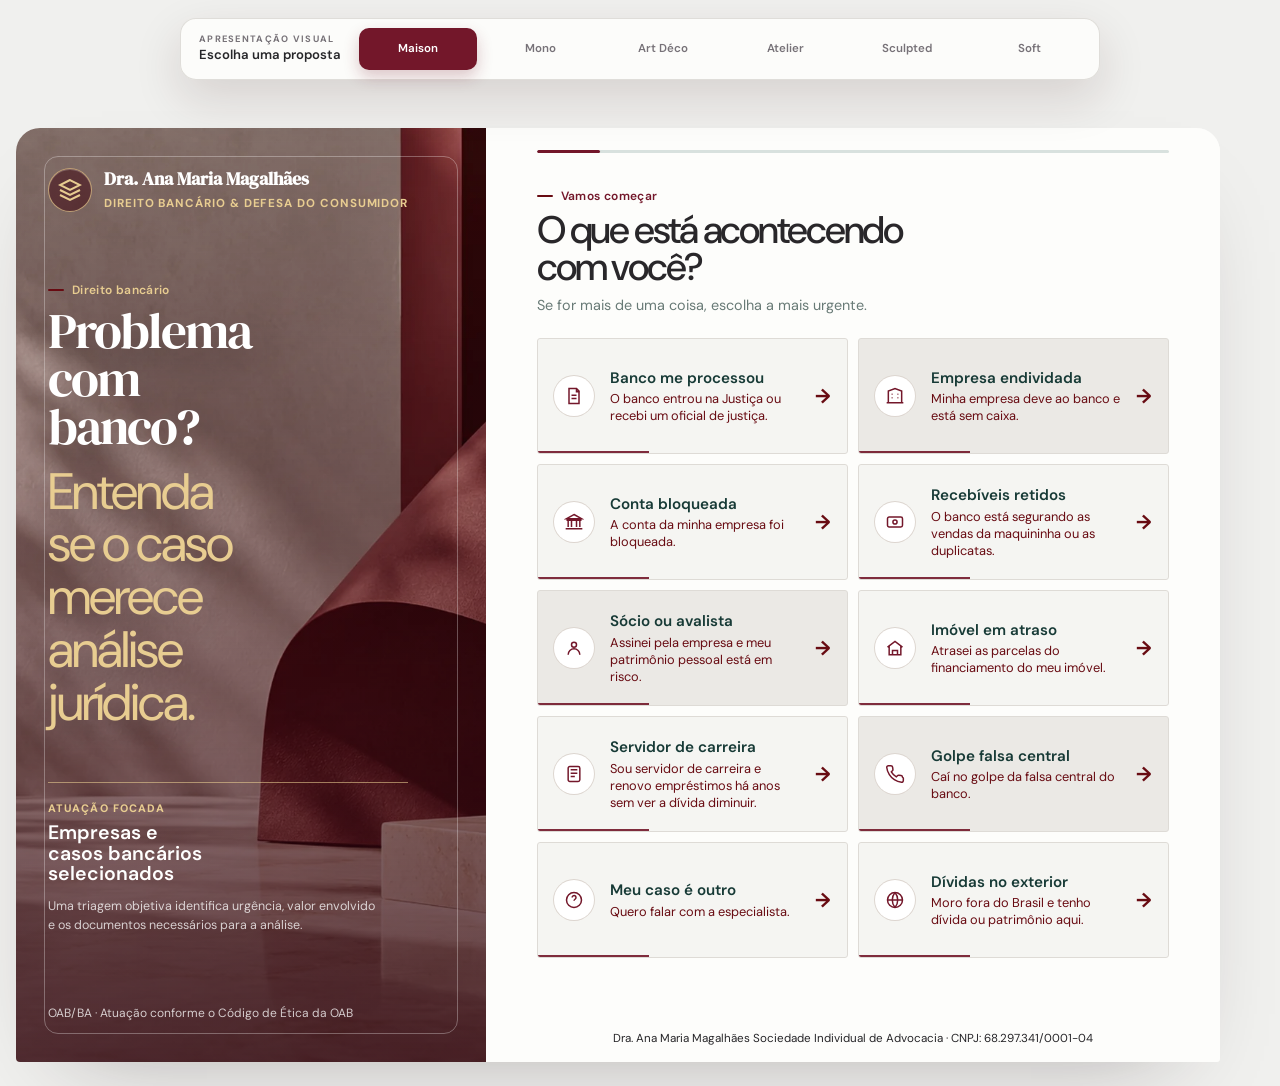
==== commit e8c93215: "chore: checkpoint approved quiz design and project context" ====
--- a/index.html
+++ b/index.html
@@ -1,15 +1,42 @@
 <!DOCTYPE html>
-<html lang="pt-BR">
+<html lang="pt-BR" data-quiz-theme="maison">
 <head>
     <meta charset="UTF-8">
     <meta name="viewport" content="width=device-width, initial-scale=1.0, maximum-scale=1.0">
-    <title>Triagem bancária — Dra. Ana Maria Magalhães</title>
+    <title>Triagem bancária | Dra. Ana Maria Magalhães</title>
     <link rel="preconnect" href="https://fonts.googleapis.com">
     <link rel="preconnect" href="https://fonts.gstatic.com" crossorigin>
+    <link rel="preload" as="image" href="assets/visuals/maison-editorial.webp" fetchpriority="high">
     <link href="https://fonts.googleapis.com/css2?family=DM+Sans:wght@400;500;600;700&family=DM+Serif+Display:ital@0;1&display=swap" rel="stylesheet">
     <link rel="stylesheet" href="style.css">
+    <link rel="stylesheet" href="themes.css">
 </head>
 <body>
+    <nav class="visual-picker" aria-label="Escolha do visual para apresentação">
+        <div class="visual-picker-head">
+            <span class="visual-picker-kicker">Apresentação visual</span>
+            <strong>Escolha uma proposta</strong>
+        </div>
+        <div class="visual-picker-options" role="group" aria-label="Propostas visuais">
+            <button type="button" data-theme-option="maison" aria-pressed="true"><span>Maison</span></button>
+            <button type="button" data-theme-option="monochrome" aria-pressed="false"><span>Mono</span></button>
+            <button type="button" data-theme-option="deco" aria-pressed="false"><span>Art Déco</span></button>
+            <button type="button" data-theme-option="atelier" aria-pressed="false"><span>Atelier</span></button>
+            <button type="button" data-theme-option="sculpted" aria-pressed="false"><span>Sculpted</span></button>
+            <button type="button" data-theme-option="soft" aria-pressed="false"><span>Soft</span></button>
+        </div>
+        <label class="visual-picker-mobile" for="themeSelect">
+            <span>Proposta visual</span>
+            <select id="themeSelect">
+                <option value="maison">Maison Jurídica</option>
+                <option value="monochrome">Monochrome Estate</option>
+                <option value="deco">Art Déco Jurídico</option>
+                <option value="atelier">Atelier Contemporâneo</option>
+                <option value="sculpted">Sculpted Bordeaux</option>
+                <option value="soft">Soft Prestige</option>
+            </select>
+        </label>
+    </nav>
     <main class="stage">
         <div class="shell">
             <aside class="aside">
@@ -123,7 +150,7 @@
                             <div class="authority-divider"></div>
                             <h3 id="authorityTitle">Pontos que merecem análise especializada</h3>
                             <ul class="authority-points" id="authorityPoints"></ul>
-                            <p class="authority-disclaimer">*indicador interno de aderência ao atendimento — não representa probabilidade de êxito nem estatística judicial. Cada caso é único e avaliado individualmente.</p>
+                            <p class="authority-disclaimer">*indicador interno de aderência ao atendimento. Não representa probabilidade de êxito nem estatística judicial. Cada caso é único e avaliado individualmente.</p>
                         </article>
                         <div class="contact-intro">
                             <div class="whatsapp-mark" aria-hidden="true">◔</div>
@@ -168,6 +195,7 @@
             </div>
         </div>
     </main>
+    <script src="theme-switcher.js"></script>
     <script src="quiz-flow.js"></script>
 </body>
 </html>
--- a/themes.css
+++ b/themes.css
@@ -0,0 +1,2054 @@
+/*
+   Seis propostas visuais para apresentação à cliente.
+   A estrutura e a lógica do quiz permanecem compartilhadas.
+*/
+
+:root {
+    --preview-bordeaux: #6f1020;
+    --preview-bordeaux-deep: #3f0912;
+    --preview-gold: #b8954f;
+    --preview-paper: #f7f6f3;
+    --preview-white: #fffefa;
+    --preview-graphite: #262528;
+    --preview-grey: #6d6a70;
+    --preview-line: #ded9d4;
+    --preview-radius: 18px;
+    --preview-font-display: 'DM Serif Display', Georgia, serif;
+    --preview-font-body: 'DM Sans', Arial, sans-serif;
+}
+
+html {
+    background: var(--preview-paper);
+}
+
+body {
+    min-width: 320px;
+    background: var(--preview-page, var(--preview-paper));
+    color: var(--preview-text, var(--preview-graphite));
+    transition: background-color 320ms ease, color 320ms ease;
+}
+
+.visual-picker {
+    position: fixed;
+    top: 18px;
+    left: 50%;
+    z-index: 80;
+    display: grid;
+    grid-template-columns: auto 1fr;
+    align-items: center;
+    width: min(920px, calc(100% - 32px));
+    min-height: 62px;
+    padding: 8px 10px 8px 18px;
+    border: 1px solid color-mix(in srgb, var(--preview-picker-border, #d6cdc6) 78%, transparent);
+    border-radius: 16px;
+    background: color-mix(in srgb, var(--preview-picker-bg, #fffefa) 92%, transparent);
+    box-shadow: 0 18px 48px rgba(55, 18, 24, 0.14);
+    backdrop-filter: blur(18px) saturate(120%);
+    -webkit-backdrop-filter: blur(18px) saturate(120%);
+    transform: translateX(-50%);
+}
+
+.visual-picker-head {
+    display: grid;
+    gap: 2px;
+    min-width: 154px;
+    padding-right: 18px;
+}
+
+.visual-picker-kicker {
+    color: var(--preview-picker-muted, #756d6f);
+    font: 700 0.58rem/1 var(--preview-font-body);
+    letter-spacing: 0.14em;
+    text-transform: uppercase;
+}
+
+.visual-picker-head strong {
+    color: var(--preview-picker-text, #31272a);
+    font: 600 0.82rem/1.2 var(--preview-font-body);
+}
+
+.visual-picker-options {
+    display: grid;
+    grid-template-columns: repeat(6, minmax(0, 1fr));
+    gap: 4px;
+}
+
+.visual-picker-options button {
+    position: relative;
+    min-height: 42px;
+    padding: 0 10px;
+    border: 0;
+    border-radius: 10px;
+    background: transparent;
+    color: var(--preview-picker-muted, #756d6f);
+    cursor: pointer;
+    font: 600 0.72rem/1 var(--preview-font-body);
+    white-space: nowrap;
+    transition: color 180ms ease, background-color 180ms ease, transform 180ms ease;
+}
+
+.visual-picker-options button:hover {
+    color: var(--preview-picker-text, #31272a);
+    background: color-mix(in srgb, var(--preview-picker-active, #6f1020) 8%, transparent);
+}
+
+.visual-picker-options button:active {
+    transform: scale(0.98);
+}
+
+.visual-picker-options button.is-active {
+    background: var(--preview-picker-active, #6f1020);
+    color: var(--preview-picker-active-text, #fffefa);
+    box-shadow: 0 7px 16px color-mix(in srgb, var(--preview-picker-active, #6f1020) 24%, transparent);
+}
+
+.visual-picker-options button:focus-visible,
+.visual-picker-mobile select:focus-visible {
+    outline: 3px solid color-mix(in srgb, var(--preview-picker-active, #6f1020) 30%, transparent);
+    outline-offset: 2px;
+}
+
+.visual-picker-mobile {
+    display: none;
+}
+
+.stage {
+    min-height: 100dvh;
+    padding-top: 104px;
+    background: var(--preview-stage, transparent);
+    transition: background 320ms ease;
+}
+
+.shell,
+.aside,
+.card,
+.opt,
+.opt-ico,
+.track,
+.bar,
+.authority-card,
+.success-step #leadForm,
+.laudo-option-box,
+.disq-box,
+.field input,
+.field select,
+.free-response textarea,
+.cta-btn,
+.btn-restart,
+.consent-field {
+    transition:
+        background-color 260ms ease,
+        border-color 260ms ease,
+        color 260ms ease,
+        box-shadow 260ms ease,
+        transform 220ms cubic-bezier(0.16, 1, 0.3, 1);
+}
+
+.opt:active,
+.cta-btn:active,
+.btn-restart:active,
+.free-submit:active {
+    transform: scale(0.985);
+}
+
+/* 1. Editorial Bordô */
+[data-quiz-theme='editorial'] {
+    --preview-page: #f3efed;
+    --preview-stage: radial-gradient(circle at 18% 22%, rgba(184, 149, 79, 0.12), transparent 24%), #f3efed;
+    --preview-picker-bg: #fffdfa;
+    --preview-picker-border: #d9ccc8;
+    --preview-picker-text: #3e2429;
+    --preview-picker-muted: #806c70;
+    --preview-picker-active: #741426;
+    --preview-picker-active-text: #fffaf4;
+}
+
+[data-quiz-theme='editorial'] .shell {
+    width: min(1180px, calc(100% - 40px));
+    border: 1px solid rgba(116, 20, 38, 0.12);
+    border-radius: 4px;
+    background: #fffdfa;
+    box-shadow: 0 38px 90px -50px rgba(69, 13, 24, 0.48);
+}
+
+[data-quiz-theme='editorial'] .shell::before {
+    width: 7px;
+    background: #b8954f;
+}
+
+[data-quiz-theme='editorial'] .aside {
+    position: relative;
+    overflow: hidden;
+    background:
+        linear-gradient(rgba(255,255,255,0.025) 1px, transparent 1px),
+        linear-gradient(90deg, rgba(255,255,255,0.025) 1px, transparent 1px),
+        #741426;
+    background-size: 28px 28px;
+    color: #fffaf4;
+}
+
+[data-quiz-theme='editorial'] .aside::after {
+    content: '';
+    position: absolute;
+    right: -120px;
+    bottom: -150px;
+    width: 390px;
+    height: 390px;
+    border: 1px solid rgba(184, 149, 79, 0.3);
+    border-radius: 50%;
+    box-shadow: 0 0 0 48px rgba(184, 149, 79, 0.045), 0 0 0 96px rgba(184, 149, 79, 0.035);
+    pointer-events: none;
+}
+
+[data-quiz-theme='editorial'] .brand-crest {
+    border-color: rgba(214, 186, 124, 0.7);
+    background: transparent;
+    color: #d8bc7c;
+}
+
+[data-quiz-theme='editorial'] .brand-info h2,
+[data-quiz-theme='editorial'] .aside-title,
+[data-quiz-theme='editorial'] .aside-signals strong {
+    color: #fffaf4;
+}
+
+[data-quiz-theme='editorial'] .brand-tag,
+[data-quiz-theme='editorial'] .aside .eyebrow,
+[data-quiz-theme='editorial'] .aside-proof-label {
+    color: #d8bc7c;
+}
+
+[data-quiz-theme='editorial'] .aside-title {
+    max-width: 10ch;
+    font-family: var(--preview-font-display);
+    font-size: clamp(2.6rem, 4vw, 4.7rem);
+    font-weight: 400;
+    line-height: 0.96;
+    letter-spacing: -0.035em;
+}
+
+[data-quiz-theme='editorial'] .aside-title em {
+    display: block;
+    margin-top: 0.28em;
+    color: #e0c58a;
+    line-height: 1.05;
+}
+
+[data-quiz-theme='editorial'] .aside-proof {
+    border-color: rgba(216, 188, 124, 0.38);
+    background: rgba(58, 5, 15, 0.36);
+    box-shadow: none;
+}
+
+[data-quiz-theme='editorial'] .aside-proof p,
+[data-quiz-theme='editorial'] .aside-signals span,
+[data-quiz-theme='editorial'] .aside-foot {
+    color: rgba(255, 250, 244, 0.7);
+}
+
+[data-quiz-theme='editorial'] .aside-signals > div {
+    border-left-color: #c6a45d;
+    background: rgba(255, 255, 255, 0.045);
+}
+
+[data-quiz-theme='editorial'] .card {
+    background: #fffdfa;
+}
+
+[data-quiz-theme='editorial'] .q-title {
+    color: #3c252a;
+    font-family: var(--preview-font-display);
+    font-weight: 400;
+    letter-spacing: -0.02em;
+}
+
+[data-quiz-theme='editorial'] .eyebrow,
+[data-quiz-theme='editorial'] .brand-tag {
+    color: #741426;
+}
+
+[data-quiz-theme='editorial'] .bar,
+[data-quiz-theme='editorial'] .cta-btn {
+    background: #741426;
+}
+
+[data-quiz-theme='editorial'] .opt {
+    border-color: #e2d8d4;
+    border-radius: 2px;
+    background: #fffdfa;
+}
+
+[data-quiz-theme='editorial'] .opt:hover {
+    border-color: #a67858;
+    background: #fbf4ef;
+    box-shadow: 8px 8px 0 rgba(116, 20, 38, 0.06);
+    transform: translate(-3px, -3px);
+}
+
+[data-quiz-theme='editorial'] .opt-ico {
+    border-radius: 50%;
+    background: #f1e7e3;
+    color: #741426;
+}
+
+/* 2. Private Banking */
+[data-quiz-theme='private'] {
+    --preview-page: #eef0f2;
+    --preview-stage: linear-gradient(135deg, #edf0f2 0%, #f8f8f7 58%, #e8eaec 100%);
+    --preview-picker-bg: #fdfdfc;
+    --preview-picker-border: #cfd3d6;
+    --preview-picker-text: #272a2d;
+    --preview-picker-muted: #73777c;
+    --preview-picker-active: #5f1220;
+    --preview-picker-active-text: #ffffff;
+}
+
+[data-quiz-theme='private'] .shell {
+    width: min(1160px, calc(100% - 40px));
+    border: 1px solid #d9dcde;
+    border-radius: 14px;
+    background: #fcfcfb;
+    box-shadow: 0 28px 80px -44px rgba(26, 30, 34, 0.35);
+}
+
+[data-quiz-theme='private'] .shell::before {
+    width: 100%;
+    height: 4px;
+    background: linear-gradient(90deg, #5f1220 0 64%, #b39558 64%);
+}
+
+[data-quiz-theme='private'] .aside {
+    background: #f3f4f3;
+    border-right: 1px solid #dfe1e1;
+}
+
+[data-quiz-theme='private'] .brand-crest {
+    border: 1px solid #b39558;
+    border-radius: 6px;
+    background: transparent;
+    color: #5f1220;
+}
+
+[data-quiz-theme='private'] .brand-info h2,
+[data-quiz-theme='private'] .aside-title,
+[data-quiz-theme='private'] .q-title {
+    color: #24272a;
+    font-family: var(--preview-font-body);
+}
+
+[data-quiz-theme='private'] .aside-title {
+    max-width: 13ch;
+    font-size: clamp(2.25rem, 3.4vw, 3.8rem);
+    font-weight: 500;
+    line-height: 1.02;
+    letter-spacing: -0.055em;
+}
+
+[data-quiz-theme='private'] .aside-title em {
+    color: #5f1220;
+    font-style: normal;
+    font-weight: 600;
+}
+
+[data-quiz-theme='private'] .aside-proof {
+    border: 0;
+    border-top: 1px solid #b39558;
+    border-radius: 0;
+    background: transparent;
+    box-shadow: none;
+}
+
+[data-quiz-theme='private'] .aside-proof-label,
+[data-quiz-theme='private'] .brand-tag,
+[data-quiz-theme='private'] .eyebrow {
+    color: #5f1220;
+}
+
+[data-quiz-theme='private'] .aside-proof-title {
+    color: #25282b;
+    font-family: var(--preview-font-body);
+    font-weight: 600;
+}
+
+[data-quiz-theme='private'] .aside-proof p,
+[data-quiz-theme='private'] .aside-signals span {
+    color: #6b7074;
+}
+
+[data-quiz-theme='private'] .aside-signals > div {
+    border-left-color: #b39558;
+    background: transparent;
+}
+
+[data-quiz-theme='private'] .card {
+    background: #fcfcfb;
+}
+
+[data-quiz-theme='private'] .opt {
+    border-color: #dfe1e2;
+    border-radius: 8px;
+    background: #f8f8f7;
+    box-shadow: none;
+}
+
+[data-quiz-theme='private'] .opt:hover {
+    border-color: #9c7c42;
+    background: #ffffff;
+    box-shadow: 0 12px 28px -22px rgba(45, 38, 28, 0.55);
+}
+
+[data-quiz-theme='private'] .opt-ico {
+    border: 1px solid #ddd3bd;
+    border-radius: 6px;
+    background: #f6f2e9;
+    color: #6b1423;
+}
+
+[data-quiz-theme='private'] .bar,
+[data-quiz-theme='private'] .cta-btn {
+    background: #5f1220;
+}
+
+/* 3. Art Déco Jurídico */
+[data-quiz-theme='deco'] {
+    --preview-page: #26070d;
+    --preview-stage:
+        linear-gradient(135deg, transparent 47%, rgba(194, 158, 88, 0.06) 48%, rgba(194, 158, 88, 0.06) 52%, transparent 53%) 0 0 / 54px 54px,
+        #26070d;
+    --preview-picker-bg: #3b0b13;
+    --preview-picker-border: #8b6d3d;
+    --preview-picker-text: #f4ead8;
+    --preview-picker-muted: #c8b99f;
+    --preview-picker-active: #c09a53;
+    --preview-picker-active-text: #2d0a11;
+}
+
+[data-quiz-theme='deco'] .shell {
+    width: min(1140px, calc(100% - 48px));
+    border: 1px solid #a88648;
+    border-radius: 0;
+    background: #f9f4ea;
+    box-shadow: 0 36px 100px rgba(0, 0, 0, 0.35), inset 0 0 0 7px #f9f4ea, inset 0 0 0 8px rgba(168, 134, 72, 0.55);
+}
+
+[data-quiz-theme='deco'] .shell::before {
+    left: 50%;
+    top: 0;
+    width: 70px;
+    height: 8px;
+    background: #a88648;
+    transform: translateX(-50%);
+    clip-path: polygon(0 0, 100% 0, 80% 100%, 20% 100%);
+}
+
+[data-quiz-theme='deco'] .aside {
+    position: relative;
+    margin: 12px;
+    background: #5a101d;
+    color: #fff8eb;
+    box-shadow: inset 0 0 0 1px rgba(212, 177, 104, 0.68), inset 0 0 0 8px #5a101d, inset 0 0 0 9px rgba(212, 177, 104, 0.28);
+}
+
+[data-quiz-theme='deco'] .brand-crest {
+    border: 1px solid #d4b168;
+    border-radius: 0;
+    background: transparent;
+    color: #d4b168;
+    transform: rotate(45deg);
+}
+
+[data-quiz-theme='deco'] .brand-crest svg {
+    transform: rotate(-45deg);
+}
+
+[data-quiz-theme='deco'] .brand-info h2,
+[data-quiz-theme='deco'] .aside-title,
+[data-quiz-theme='deco'] .aside-signals strong {
+    color: #fff8eb;
+}
+
+[data-quiz-theme='deco'] .brand-tag,
+[data-quiz-theme='deco'] .aside .eyebrow,
+[data-quiz-theme='deco'] .aside-proof-label {
+    color: #d4b168;
+}
+
+[data-quiz-theme='deco'] .aside-title {
+    font-family: var(--preview-font-display);
+    font-size: clamp(2.4rem, 3.7vw, 4.25rem);
+    font-weight: 400;
+    line-height: 0.98;
+    text-align: center;
+}
+
+[data-quiz-theme='deco'] .aside-title em {
+    display: block;
+    margin-top: 0.3em;
+    color: #d4b168;
+}
+
+[data-quiz-theme='deco'] .aside-proof {
+    border: 1px solid rgba(212, 177, 104, 0.56);
+    border-radius: 0;
+    background: rgba(28, 3, 8, 0.22);
+    box-shadow: none;
+    text-align: center;
+}
+
+[data-quiz-theme='deco'] .aside-proof p,
+[data-quiz-theme='deco'] .aside-signals span,
+[data-quiz-theme='deco'] .aside-foot {
+    color: rgba(255, 248, 235, 0.72);
+}
+
+[data-quiz-theme='deco'] .aside-signals > div {
+    border: 0;
+    border-bottom: 1px solid rgba(212, 177, 104, 0.3);
+    background: transparent;
+    text-align: center;
+}
+
+[data-quiz-theme='deco'] .card {
+    background: #f9f4ea;
+}
+
+[data-quiz-theme='deco'] .q-title,
+[data-quiz-theme='deco'] .aside-proof-title {
+    color: #3b171d;
+    font-family: var(--preview-font-display);
+    font-weight: 400;
+}
+
+[data-quiz-theme='deco'] .aside .aside-proof-title {
+    color: #fff8eb;
+}
+
+[data-quiz-theme='deco'] .opt {
+    border-color: #cbb98e;
+    border-radius: 0;
+    background: transparent;
+    box-shadow: inset 0 0 0 3px #f9f4ea, inset 0 0 0 4px rgba(174, 137, 69, 0.22);
+}
+
+[data-quiz-theme='deco'] .opt:hover {
+    border-color: #7d1a2a;
+    background: #fffaf1;
+    box-shadow: inset 0 0 0 3px #fffaf1, inset 0 0 0 4px #b28e4d;
+}
+
+[data-quiz-theme='deco'] .opt-ico {
+    border: 1px solid #b28e4d;
+    border-radius: 0;
+    background: transparent;
+    color: #6a1221;
+    transform: rotate(45deg) scale(0.8);
+}
+
+[data-quiz-theme='deco'] .opt-ico svg {
+    transform: rotate(-45deg) scale(1.15);
+}
+
+[data-quiz-theme='deco'] .bar,
+[data-quiz-theme='deco'] .cta-btn {
+    background: #6a1221;
+}
+
+/* 4. Galeria Contemporânea */
+[data-quiz-theme='gallery'] {
+    --preview-page: #f7f7f5;
+    --preview-stage: linear-gradient(90deg, #f7f7f5 0 72%, #ebe9e6 72% 100%);
+    --preview-picker-bg: #fbfbfa;
+    --preview-picker-border: #d7d4d0;
+    --preview-picker-text: #252426;
+    --preview-picker-muted: #777276;
+    --preview-picker-active: #741426;
+    --preview-picker-active-text: #ffffff;
+}
+
+[data-quiz-theme='gallery'] .shell {
+    width: min(1220px, calc(100% - 42px));
+    gap: 0;
+    border: 0;
+    border-radius: 0;
+    background: transparent;
+    box-shadow: none;
+}
+
+[data-quiz-theme='gallery'] .shell::before {
+    display: none;
+}
+
+[data-quiz-theme='gallery'] .aside {
+    align-self: start;
+    min-height: 690px;
+    padding-left: clamp(26px, 4vw, 68px);
+    background: #741426;
+    color: #fff;
+}
+
+[data-quiz-theme='gallery'] .brand-crest {
+    border: 1px solid rgba(255,255,255,0.62);
+    border-radius: 50%;
+    background: transparent;
+    color: #d7b66c;
+}
+
+[data-quiz-theme='gallery'] .brand-info h2,
+[data-quiz-theme='gallery'] .aside-title,
+[data-quiz-theme='gallery'] .aside-signals strong {
+    color: #fff;
+}
+
+[data-quiz-theme='gallery'] .brand-tag,
+[data-quiz-theme='gallery'] .aside .eyebrow {
+    color: #e0c78e;
+}
+
+[data-quiz-theme='gallery'] .aside-title {
+    max-width: 9ch;
+    font-family: var(--preview-font-body);
+    font-size: clamp(3rem, 5.4vw, 6rem);
+    font-weight: 500;
+    line-height: 0.9;
+    letter-spacing: -0.07em;
+}
+
+[data-quiz-theme='gallery'] .aside-title em {
+    display: block;
+    margin-top: 0.28em;
+    color: #e6cf9d;
+    font-style: normal;
+    font-weight: 400;
+}
+
+[data-quiz-theme='gallery'] .aside-proof {
+    max-width: 390px;
+    margin-left: 18%;
+    border: 0;
+    border-radius: 0;
+    background: transparent;
+    box-shadow: none;
+}
+
+[data-quiz-theme='gallery'] .aside-proof-label {
+    color: #e0c78e;
+}
+
+[data-quiz-theme='gallery'] .aside-proof-title {
+    color: #fff;
+    font-family: var(--preview-font-body);
+    font-weight: 500;
+}
+
+[data-quiz-theme='gallery'] .aside-proof p,
+[data-quiz-theme='gallery'] .aside-signals span,
+[data-quiz-theme='gallery'] .aside-foot {
+    color: rgba(255,255,255,0.7);
+}
+
+[data-quiz-theme='gallery'] .aside-signals {
+    grid-template-columns: repeat(3, 1fr);
+    gap: 1px;
+    background: rgba(255,255,255,0.25);
+}
+
+[data-quiz-theme='gallery'] .aside-signals > div {
+    border: 0;
+    background: #741426;
+}
+
+[data-quiz-theme='gallery'] .card {
+    align-self: start;
+    margin-top: 54px;
+    margin-left: -34px;
+    border: 1px solid #e3dfdb;
+    border-radius: 0;
+    background: #fff;
+    box-shadow: 0 32px 70px -48px rgba(42, 27, 30, 0.6);
+}
+
+[data-quiz-theme='gallery'] .q-title {
+    color: #252326;
+    font-family: var(--preview-font-body);
+    font-weight: 500;
+    letter-spacing: -0.055em;
+}
+
+[data-quiz-theme='gallery'] .eyebrow {
+    color: #741426;
+}
+
+[data-quiz-theme='gallery'] .opt {
+    border: 0;
+    border-bottom: 1px solid #dedbd7;
+    border-radius: 0;
+    background: transparent;
+    box-shadow: none;
+}
+
+[data-quiz-theme='gallery'] .opt:first-child {
+    border-top: 1px solid #dedbd7;
+}
+
+[data-quiz-theme='gallery'] .opt:hover {
+    padding-left: 20px;
+    background: #f7f1f2;
+    color: #61101e;
+}
+
+[data-quiz-theme='gallery'] .opt-ico {
+    border: 0;
+    border-radius: 0;
+    background: transparent;
+    color: #741426;
+}
+
+[data-quiz-theme='gallery'] .bar,
+[data-quiz-theme='gallery'] .cta-btn {
+    background: #741426;
+}
+
+/* 5. Bordô Glass */
+[data-quiz-theme='glass'] {
+    --preview-page: #310810;
+    --preview-stage:
+        radial-gradient(circle at 15% 20%, rgba(204, 169, 94, 0.2), transparent 25%),
+        radial-gradient(circle at 88% 76%, rgba(155, 35, 58, 0.34), transparent 30%),
+        linear-gradient(145deg, #25060c, #681224 58%, #350811);
+    --preview-picker-bg: #4b0d18;
+    --preview-picker-border: #946b55;
+    --preview-picker-text: #fff8ef;
+    --preview-picker-muted: #d9c5c4;
+    --preview-picker-active: #d1ad63;
+    --preview-picker-active-text: #371019;
+}
+
+[data-quiz-theme='glass'] .visual-picker {
+    box-shadow: inset 0 1px 0 rgba(255,255,255,0.18), 0 18px 48px rgba(15,0,4,0.28);
+}
+
+[data-quiz-theme='glass'] .shell {
+    width: min(1160px, calc(100% - 46px));
+    border: 1px solid rgba(255,255,255,0.2);
+    border-radius: 28px;
+    background: rgba(255,255,255,0.1);
+    box-shadow: inset 0 1px 0 rgba(255,255,255,0.2), 0 34px 90px rgba(14,0,4,0.3);
+    backdrop-filter: blur(26px) saturate(130%);
+    -webkit-backdrop-filter: blur(26px) saturate(130%);
+}
+
+[data-quiz-theme='glass'] .shell::before {
+    width: 100%;
+    height: 1px;
+    background: linear-gradient(90deg, transparent, rgba(231, 198, 126, 0.8), transparent);
+}
+
+[data-quiz-theme='glass'] .aside {
+    background: rgba(55, 5, 14, 0.46);
+    color: #fff8ef;
+}
+
+[data-quiz-theme='glass'] .brand-crest {
+    border: 1px solid rgba(231, 198, 126, 0.62);
+    background: rgba(255,255,255,0.07);
+    color: #e7c67e;
+    box-shadow: inset 0 1px 0 rgba(255,255,255,0.16);
+}
+
+[data-quiz-theme='glass'] .brand-info h2,
+[data-quiz-theme='glass'] .aside-title,
+[data-quiz-theme='glass'] .aside-signals strong {
+    color: #fff8ef;
+}
+
+[data-quiz-theme='glass'] .brand-tag,
+[data-quiz-theme='glass'] .aside .eyebrow,
+[data-quiz-theme='glass'] .aside-proof-label {
+    color: #e7c67e;
+}
+
+[data-quiz-theme='glass'] .aside-title {
+    font-family: var(--preview-font-display);
+    font-size: clamp(2.5rem, 4vw, 4.5rem);
+    font-weight: 400;
+    line-height: 0.98;
+}
+
+[data-quiz-theme='glass'] .aside-title em {
+    display: block;
+    margin-top: 0.2em;
+    color: #e7c67e;
+}
+
+[data-quiz-theme='glass'] .aside-proof,
+[data-quiz-theme='glass'] .aside-signals > div {
+    border-color: rgba(231,198,126,0.34);
+    background: rgba(255,255,255,0.06);
+    box-shadow: inset 0 1px 0 rgba(255,255,255,0.1);
+}
+
+[data-quiz-theme='glass'] .aside-proof p,
+[data-quiz-theme='glass'] .aside-signals span,
+[data-quiz-theme='glass'] .aside-foot {
+    color: rgba(255,248,239,0.72);
+}
+
+[data-quiz-theme='glass'] .card {
+    margin: 12px;
+    border: 1px solid rgba(255,255,255,0.36);
+    border-radius: 20px;
+    background: rgba(255,253,250,0.9);
+    box-shadow: inset 0 1px 0 #fff, 0 24px 70px rgba(33,0,7,0.24);
+    backdrop-filter: blur(28px);
+    -webkit-backdrop-filter: blur(28px);
+}
+
+[data-quiz-theme='glass'] .q-title {
+    color: #3d1820;
+    font-family: var(--preview-font-display);
+    font-weight: 400;
+}
+
+[data-quiz-theme='glass'] .opt {
+    border-color: rgba(119, 40, 55, 0.17);
+    border-radius: 14px;
+    background: rgba(255,255,255,0.54);
+    box-shadow: inset 0 1px 0 rgba(255,255,255,0.84);
+}
+
+[data-quiz-theme='glass'] .opt:hover {
+    border-color: rgba(164, 125, 54, 0.58);
+    background: rgba(255,255,255,0.9);
+    box-shadow: inset 0 1px 0 #fff, 0 14px 30px -24px rgba(79, 10, 24, 0.6);
+}
+
+[data-quiz-theme='glass'] .opt-ico {
+    border: 1px solid rgba(184,149,79,0.35);
+    background: rgba(111,16,32,0.08);
+    color: #741426;
+}
+
+[data-quiz-theme='glass'] .bar,
+[data-quiz-theme='glass'] .cta-btn {
+    background: linear-gradient(135deg, #741426, #4e0b17);
+}
+
+/* 6. Soft Prestige */
+[data-quiz-theme='soft'] {
+    --preview-page: #e9e8ee;
+    --preview-stage:
+        radial-gradient(circle at 8% 8%, rgba(111,16,32,0.09), transparent 22%),
+        radial-gradient(circle at 92% 92%, rgba(184,149,79,0.14), transparent 28%),
+        #e9e8ee;
+    --preview-picker-bg: #ffffff;
+    --preview-picker-border: #d8d4dd;
+    --preview-picker-text: #302d34;
+    --preview-picker-muted: #77727d;
+    --preview-picker-active: #641222;
+    --preview-picker-active-text: #ffffff;
+}
+
+[data-quiz-theme='soft'] .shell {
+    width: min(1060px, calc(100% - 42px));
+    border: 0;
+    border-radius: 34px;
+    background: #ffffff;
+    box-shadow: 0 24px 72px -36px rgba(54, 38, 60, 0.38);
+}
+
+[data-quiz-theme='soft'] .shell::before {
+    display: none;
+}
+
+[data-quiz-theme='soft'] .aside {
+    margin: 12px;
+    border-radius: 24px;
+    background: #f3f1f4;
+}
+
+[data-quiz-theme='soft'] .brand-crest {
+    border: 0;
+    border-radius: 14px;
+    background: #641222;
+    color: #e4c680;
+    box-shadow: 0 9px 22px -14px rgba(100,18,34,0.7);
+}
+
+[data-quiz-theme='soft'] .brand-info h2,
+[data-quiz-theme='soft'] .aside-title,
+[data-quiz-theme='soft'] .q-title {
+    color: #2f2b32;
+    font-family: var(--preview-font-body);
+}
+
+[data-quiz-theme='soft'] .aside-title {
+    font-size: clamp(2.25rem, 3.5vw, 3.9rem);
+    font-weight: 600;
+    line-height: 1;
+    letter-spacing: -0.055em;
+}
+
+[data-quiz-theme='soft'] .aside-title em {
+    color: #641222;
+    font-style: normal;
+    font-weight: 500;
+}
+
+[data-quiz-theme='soft'] .aside-proof {
+    border: 0;
+    border-radius: 18px;
+    background: #641222;
+    box-shadow: 0 18px 30px -24px rgba(100,18,34,0.7);
+}
+
+[data-quiz-theme='soft'] .aside-proof-title,
+[data-quiz-theme='soft'] .aside-proof p {
+    color: #fff;
+}
+
+[data-quiz-theme='soft'] .aside-proof-label {
+    color: #e4c680;
+}
+
+[data-quiz-theme='soft'] .aside-signals > div {
+    border: 0;
+    border-radius: 13px;
+    background: #ffffff;
+}
+
+[data-quiz-theme='soft'] .card {
+    background: #fff;
+}
+
+[data-quiz-theme='soft'] .q-title {
+    font-weight: 600;
+    letter-spacing: -0.045em;
+}
+
+[data-quiz-theme='soft'] .eyebrow,
+[data-quiz-theme='soft'] .brand-tag {
+    color: #641222;
+}
+
+[data-quiz-theme='soft'] .track {
+    height: 4px;
+    border-radius: 999px;
+    background: #dedbe2;
+}
+
+[data-quiz-theme='soft'] .bar {
+    border-radius: 999px;
+    background: #641222;
+}
+
+[data-quiz-theme='soft'] .opt {
+    border-color: transparent;
+    border-radius: 12px;
+    background: #f5f4f5;
+    box-shadow: 0 6px 16px -16px rgba(43,35,48,0.7);
+}
+
+[data-quiz-theme='soft'] .opt:hover {
+    border-color: #641222;
+    background: #f0e8eb;
+    box-shadow: 0 12px 24px -18px rgba(100,18,34,0.5);
+}
+
+[data-quiz-theme='soft'] .opt-ico {
+    border: 0;
+    border-radius: 9px;
+    background: #eadde1;
+    color: #641222;
+}
+
+[data-quiz-theme='soft'] .cta-btn {
+    border-radius: 12px;
+    background: #641222;
+}
+
+/* Componentes de resultado e formulário seguem o tema ativo. */
+[data-quiz-theme] .authority-card,
+[data-quiz-theme] .success-step #leadForm,
+[data-quiz-theme] .laudo-option-box,
+[data-quiz-theme] .disq-box {
+    border-color: color-mix(in srgb, var(--preview-picker-active) 25%, #d8d3d0);
+}
+
+[data-quiz-theme] .field input:focus,
+[data-quiz-theme] .field select:focus,
+[data-quiz-theme] .free-response textarea:focus {
+    border-color: var(--preview-picker-active);
+    box-shadow: 0 0 0 3px color-mix(in srgb, var(--preview-picker-active) 14%, transparent);
+    outline: 0;
+}
+
+[data-quiz-theme] .cta-btn,
+[data-quiz-theme] .free-submit {
+    color: #fff;
+}
+
+[data-quiz-theme='deco'] .cta-btn,
+[data-quiz-theme='deco'] .free-submit {
+    border-radius: 0;
+}
+
+[data-quiz-theme='gallery'] .authority-card,
+[data-quiz-theme='gallery'] .success-step #leadForm,
+[data-quiz-theme='gallery'] .laudo-option-box,
+[data-quiz-theme='gallery'] .disq-box {
+    border-radius: 0;
+    box-shadow: none;
+}
+
+[data-quiz-theme='glass'] .authority-card,
+[data-quiz-theme='glass'] .success-step #leadForm,
+[data-quiz-theme='glass'] .laudo-option-box,
+[data-quiz-theme='glass'] .disq-box {
+    background: rgba(255,255,255,0.58);
+    box-shadow: inset 0 1px 0 rgba(255,255,255,0.85);
+}
+
+@media (max-width: 980px) {
+    .visual-picker {
+        top: 10px;
+        width: calc(100% - 20px);
+    }
+
+    .visual-picker-head {
+        display: none;
+    }
+
+    .visual-picker-options {
+        grid-column: 1 / -1;
+    }
+
+    .stage {
+        padding-top: 84px;
+    }
+
+    [data-quiz-theme='gallery'] .card {
+        margin-top: 24px;
+        margin-left: -18px;
+    }
+}
+
+@media (max-width: 760px) {
+    .visual-picker {
+        display: block;
+        min-height: 56px;
+        padding: 7px;
+        border-radius: 14px;
+    }
+
+    .visual-picker-options {
+        display: none;
+    }
+
+    .visual-picker-mobile {
+        display: grid;
+        grid-template-columns: auto 1fr;
+        align-items: center;
+        gap: 14px;
+        width: 100%;
+        min-width: 0;
+    }
+
+    .visual-picker-mobile > span {
+        padding-left: 8px;
+        color: var(--preview-picker-muted);
+        font: 700 0.65rem/1 var(--preview-font-body);
+        letter-spacing: 0.08em;
+        text-transform: uppercase;
+    }
+
+    .visual-picker-mobile select {
+        width: 100%;
+        min-width: 0;
+        max-width: 100%;
+        min-height: 42px;
+        padding: 0 38px 0 13px;
+        border: 0;
+        border-radius: 10px;
+        background: var(--preview-picker-active);
+        color: var(--preview-picker-active-text);
+        font: 600 0.8rem/1 var(--preview-font-body);
+    }
+
+    .stage {
+        min-height: 100dvh;
+        padding: 76px 10px 16px;
+    }
+
+    [data-quiz-theme] .shell {
+        width: 100%;
+        min-height: 0;
+        border-radius: 20px;
+    }
+
+    [data-quiz-theme] .card {
+        width: 100%;
+        max-width: 100%;
+        min-height: 0;
+        margin: 0;
+        border-radius: 20px;
+        overflow: hidden;
+    }
+
+    [data-quiz-theme] .body,
+    [data-quiz-theme] .quiz-step,
+    [data-quiz-theme] .opts,
+    [data-quiz-theme] .opt {
+        width: 100%;
+        min-width: 0;
+        max-width: 100%;
+    }
+
+    [data-quiz-theme] .opt-arrow {
+        flex: 0 0 24px;
+    }
+
+    [data-quiz-theme='editorial'] .card,
+    [data-quiz-theme='deco'] .card,
+    [data-quiz-theme='gallery'] .card {
+        border-radius: 0;
+    }
+
+    [data-quiz-theme='editorial'] .shell,
+    [data-quiz-theme='deco'] .shell,
+    [data-quiz-theme='gallery'] .shell {
+        border-radius: 0;
+    }
+
+    [data-quiz-theme='glass'] .shell {
+        padding: 7px;
+    }
+
+    [data-quiz-theme='soft'] .card {
+        border-radius: 28px;
+    }
+}
+
+@media (prefers-reduced-motion: reduce) {
+    body,
+    .stage,
+    .shell,
+    .aside,
+    .card,
+    .opt,
+    .opt-ico,
+    .visual-picker,
+    .visual-picker-options button {
+        scroll-behavior: auto;
+        transition: none !important;
+        animation: none !important;
+    }
+}
+
+@media (prefers-reduced-transparency: reduce) {
+    .visual-picker,
+    [data-quiz-theme='glass'] .shell,
+    [data-quiz-theme='glass'] .card {
+        backdrop-filter: none;
+        -webkit-backdrop-filter: none;
+    }
+
+    [data-quiz-theme='glass'] .shell {
+        background: #5d1120;
+    }
+
+    [data-quiz-theme='glass'] .card {
+        background: #fffdfa;
+    }
+}
+
+/* ==========================================================================
+   NOVA CURADORIA PREMIUM
+   Maison, Monochrome, Atelier e Sculpted substituem as propostas anteriores.
+   Art Déco e Soft permanecem intocados acima.
+   ========================================================================== */
+
+/* 1. Maison Jurídica */
+[data-quiz-theme='maison'] {
+    --preview-page: #f0f0ee;
+    --preview-stage: #f0f0ee;
+    --preview-picker-bg: #fdfdfb;
+    --preview-picker-border: #d7d4cf;
+    --preview-picker-text: #27272a;
+    --preview-picker-muted: #777278;
+    --preview-picker-active: #73172a;
+    --preview-picker-active-text: #fff;
+}
+
+[data-quiz-theme='maison'] .stage {
+    max-width: 1320px;
+}
+
+[data-quiz-theme='maison'] .shell {
+    display: grid;
+    grid-template-columns: minmax(320px, 0.78fr) minmax(560px, 1.22fr);
+    width: min(1260px, calc(100% - 44px));
+    overflow: visible;
+    border: 0;
+    border-radius: 24px 24px 4px 4px;
+    background: #fdfdfb;
+    box-shadow: 0 38px 90px -54px rgba(38, 24, 28, 0.38);
+}
+
+[data-quiz-theme='maison'] .shell::before {
+    display: none;
+}
+
+[data-quiz-theme='maison'] .aside {
+    position: relative;
+    min-height: 820px;
+    overflow: hidden;
+    border: 0;
+    border-radius: 24px 0 0 4px;
+    background:
+        linear-gradient(180deg, rgba(68, 9, 22, 0.12), rgba(48, 5, 15, 0.78)),
+        url('assets/visuals/maison-editorial.webp') center / cover no-repeat;
+    color: #fff;
+}
+
+[data-quiz-theme='maison'] .aside::after {
+    content: '';
+    position: absolute;
+    inset: 28px;
+    border: 1px solid rgba(255,255,255,0.3);
+    border-radius: 14px;
+    pointer-events: none;
+}
+
+[data-quiz-theme='maison'] .brand,
+[data-quiz-theme='maison'] .aside-main,
+[data-quiz-theme='maison'] .aside-foot {
+    position: relative;
+    z-index: 1;
+}
+
+[data-quiz-theme='maison'] .brand-crest {
+    border: 1px solid rgba(230, 202, 143, 0.72);
+    border-radius: 50%;
+    background: rgba(61, 6, 18, 0.54);
+    color: #e8cd91;
+    box-shadow: inset 0 1px 0 rgba(255,255,255,0.22);
+}
+
+[data-quiz-theme='maison'] .brand-info h2,
+[data-quiz-theme='maison'] .aside-title,
+[data-quiz-theme='maison'] .aside-signals strong {
+    color: #fff;
+}
+
+[data-quiz-theme='maison'] .brand-tag,
+[data-quiz-theme='maison'] .aside .eyebrow,
+[data-quiz-theme='maison'] .aside-proof-label {
+    color: #e8cd91;
+}
+
+[data-quiz-theme='maison'] .aside-main {
+    display: flex;
+    flex-direction: column;
+    justify-content: flex-end;
+    min-height: 590px;
+}
+
+[data-quiz-theme='maison'] .aside-title {
+    max-width: 9ch;
+    font-family: var(--preview-font-display);
+    font-size: clamp(3rem, 4vw, 5rem);
+    font-weight: 400;
+    line-height: 0.94;
+    letter-spacing: -0.04em;
+    text-shadow: 0 14px 30px rgba(35, 2, 10, 0.28);
+}
+
+[data-quiz-theme='maison'] .aside-title em {
+    display: block;
+    margin-top: 0.3em;
+    color: #e8cd91;
+    line-height: 1.03;
+}
+
+[data-quiz-theme='maison'] .aside-proof {
+    max-width: 360px;
+    margin-top: 1.8rem;
+    padding: 1.1rem 0 0;
+    border: 0;
+    border-top: 1px solid rgba(232,205,145,0.58);
+    border-radius: 0;
+    background: transparent;
+    box-shadow: none;
+}
+
+[data-quiz-theme='maison'] .aside-proof::after,
+[data-quiz-theme='maison'] .aside-signals {
+    display: none;
+}
+
+[data-quiz-theme='maison'] .aside-proof-title {
+    color: #fff;
+    font-family: var(--preview-font-body);
+    font-size: 1.22rem;
+    font-weight: 600;
+}
+
+[data-quiz-theme='maison'] .aside-proof p,
+[data-quiz-theme='maison'] .aside-foot {
+    color: rgba(255,255,255,0.76);
+}
+
+[data-quiz-theme='maison'] .card {
+    border-radius: 0 24px 4px 0;
+    background: #fdfdfb;
+}
+
+[data-quiz-theme='maison'] .progress-wrap {
+    padding-inline: clamp(2rem, 4vw, 4rem);
+}
+
+[data-quiz-theme='maison'] .body {
+    padding: 2.2rem clamp(2rem, 4vw, 4rem) 3.5rem;
+}
+
+[data-quiz-theme='maison'] .q-title {
+    max-width: 15ch;
+    color: #29272a;
+    font-family: var(--preview-font-body);
+    font-size: clamp(2rem, 3vw, 3.45rem);
+    font-weight: 500;
+    line-height: 0.98;
+    letter-spacing: -0.055em;
+}
+
+[data-quiz-theme='maison'] .eyebrow {
+    color: #73172a;
+}
+
+[data-quiz-theme='maison'] .entry-options {
+    display: grid;
+    grid-template-columns: repeat(2, minmax(0, 1fr));
+    gap: 10px;
+    border: 0;
+}
+
+[data-quiz-theme='maison'] .entry-options .opt {
+    display: grid;
+    grid-template-columns: auto 1fr auto;
+    min-height: 116px;
+    margin: 0;
+    padding: 1rem;
+    border: 1px solid #dedbd6;
+    border-radius: 3px;
+    background: #f5f5f2;
+    box-shadow: none;
+}
+
+[data-quiz-theme='maison'] .entry-options .opt::before {
+    top: auto;
+    right: 0;
+    bottom: 0;
+    width: 36%;
+    height: 2px;
+    background: #73172a;
+}
+
+[data-quiz-theme='maison'] .entry-options .opt:nth-child(3n+2) {
+    background: #ebe9e5;
+}
+
+[data-quiz-theme='maison'] .entry-options .opt:hover {
+    z-index: 1;
+    border-color: #a68b52;
+    background: #fff;
+    box-shadow: 0 18px 32px -28px rgba(61, 18, 27, 0.58);
+    transform: translateY(-3px);
+}
+
+[data-quiz-theme='maison'] .opt-ico {
+    border: 0;
+    border-radius: 50%;
+    background: #fff;
+    color: #73172a;
+    box-shadow: 0 0 0 1px #ddd6d0;
+}
+
+[data-quiz-theme='maison'] .bar,
+[data-quiz-theme='maison'] .cta-btn,
+[data-quiz-theme='maison'] .free-submit {
+    background: #73172a;
+}
+
+/* 2. Monochrome Estate */
+[data-quiz-theme='monochrome'] {
+    --preview-page: #111214;
+    --preview-stage: #111214;
+    --preview-picker-bg: #17181a;
+    --preview-picker-border: #45464a;
+    --preview-picker-text: #f2f1ee;
+    --preview-picker-muted: #a5a5a7;
+    --preview-picker-active: #f2f1ee;
+    --preview-picker-active-text: #19191b;
+}
+
+[data-quiz-theme='monochrome'] .stage {
+    max-width: 1380px;
+}
+
+[data-quiz-theme='monochrome'] .shell {
+    display: grid;
+    grid-template-columns: minmax(0, 1.05fr) minmax(520px, 0.95fr);
+    width: min(1320px, calc(100% - 32px));
+    min-height: 840px;
+    overflow: hidden;
+    border: 1px solid #3d3d40;
+    border-radius: 8px;
+    background: #171719;
+    box-shadow: 0 50px 120px rgba(0,0,0,0.44);
+}
+
+[data-quiz-theme='monochrome'] .shell::before {
+    display: none;
+}
+
+[data-quiz-theme='monochrome'] .aside {
+    position: relative;
+    min-height: 840px;
+    overflow: hidden;
+    border: 0;
+    background:
+        linear-gradient(180deg, rgba(0,0,0,0.05) 20%, rgba(0,0,0,0.84) 100%),
+        url('assets/visuals/monochrome-estate.webp') 42% center / cover no-repeat;
+    color: #fff;
+}
+
+[data-quiz-theme='monochrome'] .aside::before {
+    content: 'ANA';
+    position: absolute;
+    top: 92px;
+    left: 42px;
+    color: #fff;
+    font: 700 clamp(5rem, 9vw, 9rem)/0.75 var(--preview-font-body);
+    letter-spacing: -0.09em;
+    mix-blend-mode: screen;
+    opacity: 0.92;
+    pointer-events: none;
+}
+
+[data-quiz-theme='monochrome'] .brand,
+[data-quiz-theme='monochrome'] .aside-main,
+[data-quiz-theme='monochrome'] .aside-foot {
+    position: relative;
+    z-index: 1;
+}
+
+[data-quiz-theme='monochrome'] .brand-crest {
+    border: 1px solid rgba(255,255,255,0.66);
+    border-radius: 50%;
+    background: rgba(0,0,0,0.46);
+    color: #fff;
+}
+
+[data-quiz-theme='monochrome'] .brand-info h2,
+[data-quiz-theme='monochrome'] .brand-tag,
+[data-quiz-theme='monochrome'] .aside-title,
+[data-quiz-theme='monochrome'] .aside-signals strong {
+    color: #fff;
+}
+
+[data-quiz-theme='monochrome'] .brand-tag {
+    opacity: 0.72;
+}
+
+[data-quiz-theme='monochrome'] .aside-main {
+    display: flex;
+    flex-direction: column;
+    justify-content: flex-end;
+    min-height: 620px;
+}
+
+[data-quiz-theme='monochrome'] .aside .eyebrow {
+    color: #fff;
+}
+
+[data-quiz-theme='monochrome'] .aside-title {
+    max-width: 11ch;
+    font-family: var(--preview-font-body);
+    font-size: clamp(3.1rem, 5vw, 6.2rem);
+    font-weight: 650;
+    line-height: 0.84;
+    letter-spacing: -0.075em;
+    text-transform: uppercase;
+}
+
+[data-quiz-theme='monochrome'] .aside-title em {
+    display: block;
+    margin-top: 0.22em;
+    color: #fff;
+    font-style: normal;
+    font-weight: 300;
+}
+
+[data-quiz-theme='monochrome'] .aside-proof {
+    display: none;
+}
+
+[data-quiz-theme='monochrome'] .aside-signals {
+    grid-template-columns: repeat(3, 1fr);
+    gap: 1px;
+    margin-top: 2rem;
+    background: rgba(255,255,255,0.24);
+}
+
+[data-quiz-theme='monochrome'] .aside-signals > div {
+    min-height: 112px;
+    border: 0;
+    background: rgba(12,12,14,0.76);
+    backdrop-filter: blur(14px);
+}
+
+[data-quiz-theme='monochrome'] .aside-signals span,
+[data-quiz-theme='monochrome'] .aside-foot {
+    color: rgba(255,255,255,0.65);
+}
+
+[data-quiz-theme='monochrome'] .card {
+    margin: 14px;
+    border-radius: 4px;
+    background: #f4f3ef;
+}
+
+[data-quiz-theme='monochrome'] .progress-wrap {
+    padding-inline: 2.6rem;
+}
+
+[data-quiz-theme='monochrome'] .body {
+    padding: 2.1rem 2.6rem 3rem;
+}
+
+[data-quiz-theme='monochrome'] .q-title {
+    color: #141416;
+    font-family: var(--preview-font-body);
+    font-size: clamp(2.2rem, 3vw, 3.8rem);
+    font-weight: 650;
+    line-height: 0.92;
+    letter-spacing: -0.065em;
+    text-transform: uppercase;
+}
+
+[data-quiz-theme='monochrome'] .eyebrow {
+    color: #721629;
+}
+
+[data-quiz-theme='monochrome'] .opt {
+    margin: 0;
+    padding: 1.18rem 0;
+    border: 0;
+    border-bottom: 1px solid #cbc9c4;
+    border-radius: 0;
+    background: transparent;
+    box-shadow: none;
+}
+
+[data-quiz-theme='monochrome'] .opt:first-child {
+    border-top: 1px solid #cbc9c4;
+}
+
+[data-quiz-theme='monochrome'] .opt:hover {
+    padding-inline: 0.8rem;
+    background: #e7e5df;
+}
+
+[data-quiz-theme='monochrome'] .opt::before {
+    display: none;
+}
+
+[data-quiz-theme='monochrome'] .opt-ico {
+    border: 0;
+    border-radius: 0;
+    background: transparent;
+    color: #721629;
+}
+
+[data-quiz-theme='monochrome'] .bar,
+[data-quiz-theme='monochrome'] .cta-btn,
+[data-quiz-theme='monochrome'] .free-submit {
+    background: #721629;
+}
+
+/* 3. Atelier Contemporâneo */
+[data-quiz-theme='atelier'] {
+    --preview-page: #edebe7;
+    --preview-stage: #edebe7;
+    --preview-picker-bg: #f8f7f4;
+    --preview-picker-border: #d7d2cb;
+    --preview-picker-text: #2c2b2b;
+    --preview-picker-muted: #787371;
+    --preview-picker-active: #6d1425;
+    --preview-picker-active-text: #fff;
+}
+
+[data-quiz-theme='atelier'] .stage {
+    max-width: 1280px;
+}
+
+[data-quiz-theme='atelier'] .shell {
+    display: block;
+    width: min(1180px, calc(100% - 40px));
+    overflow: visible;
+    border: 0;
+    border-radius: 18px;
+    background: transparent;
+    box-shadow: none;
+}
+
+[data-quiz-theme='atelier'] .shell::before {
+    display: none;
+}
+
+[data-quiz-theme='atelier'] .aside {
+    position: relative;
+    display: grid;
+    grid-template-columns: 1fr 1fr;
+    height: 560px;
+    min-height: 0;
+    overflow: hidden;
+    padding: 2.2rem 2.5rem;
+    border: 0;
+    border-radius: 18px;
+    background:
+        linear-gradient(90deg, rgba(31,23,24,0.82), rgba(31,23,24,0.18) 58%, rgba(31,23,24,0.06)),
+        url('assets/visuals/atelier-landscape.webp') center / cover no-repeat;
+    color: #fff;
+}
+
+[data-quiz-theme='atelier'] .brand {
+    align-self: start;
+    grid-column: 1 / -1;
+}
+
+[data-quiz-theme='atelier'] .brand-crest {
+    border: 1px solid rgba(234,211,164,0.65);
+    border-radius: 50%;
+    background: rgba(81,14,28,0.58);
+    color: #ead3a4;
+}
+
+[data-quiz-theme='atelier'] .brand-info h2,
+[data-quiz-theme='atelier'] .aside-title {
+    color: #fff;
+}
+
+[data-quiz-theme='atelier'] .brand-tag,
+[data-quiz-theme='atelier'] .aside .eyebrow {
+    color: #ead3a4;
+}
+
+[data-quiz-theme='atelier'] .aside-main {
+    align-self: end;
+    grid-column: 1;
+}
+
+[data-quiz-theme='atelier'] .aside-title {
+    max-width: 9ch;
+    font-family: var(--preview-font-display);
+    font-size: clamp(3rem, 4.5vw, 5rem);
+    font-weight: 400;
+    line-height: 0.9;
+    letter-spacing: -0.045em;
+}
+
+[data-quiz-theme='atelier'] .aside-title em {
+    display: block;
+    margin-top: 0.24em;
+    color: #ead3a4;
+}
+
+[data-quiz-theme='atelier'] .aside-proof,
+[data-quiz-theme='atelier'] .aside-signals,
+[data-quiz-theme='atelier'] .aside-foot {
+    display: none;
+}
+
+[data-quiz-theme='atelier'] .card {
+    position: relative;
+    z-index: 2;
+    width: calc(100% - 84px);
+    margin: -104px auto 0;
+    border: 0;
+    border-radius: 10px 10px 18px 18px;
+    background: #fbfaf7;
+    box-shadow: 0 34px 80px -50px rgba(50,28,32,0.48);
+}
+
+[data-quiz-theme='atelier'] .progress-wrap {
+    padding-inline: 3.5rem;
+}
+
+[data-quiz-theme='atelier'] .body {
+    padding: 2rem 3.5rem 3.5rem;
+}
+
+[data-quiz-theme='atelier'] .q-title {
+    max-width: 18ch;
+    color: #292628;
+    font-family: var(--preview-font-display);
+    font-size: clamp(2rem, 3vw, 3.45rem);
+    font-weight: 400;
+    line-height: 1;
+}
+
+[data-quiz-theme='atelier'] .entry-options {
+    display: grid;
+    grid-template-columns: repeat(2, minmax(0,1fr));
+    gap: 0;
+    border: 1px solid #d7d1ca;
+}
+
+[data-quiz-theme='atelier'] .entry-options .opt {
+    min-height: 94px;
+    margin: 0;
+    padding: 1rem 1.2rem;
+    border: 0;
+    border-right: 1px solid #d7d1ca;
+    border-bottom: 1px solid #d7d1ca;
+    border-radius: 0;
+    background: transparent;
+    box-shadow: none;
+}
+
+[data-quiz-theme='atelier'] .entry-options .opt:nth-child(2n) {
+    border-right: 0;
+}
+
+[data-quiz-theme='atelier'] .entry-options .opt:nth-last-child(-n+2) {
+    border-bottom: 0;
+}
+
+[data-quiz-theme='atelier'] .entry-options .opt:hover {
+    background: #f0ebe6;
+}
+
+[data-quiz-theme='atelier'] .entry-options .opt::before {
+    top: 20%;
+    bottom: 20%;
+    width: 2px;
+    background: #6d1425;
+}
+
+[data-quiz-theme='atelier'] .opt-ico {
+    border: 0;
+    border-radius: 50%;
+    background: #eee7e3;
+    color: #6d1425;
+}
+
+[data-quiz-theme='atelier'] .bar,
+[data-quiz-theme='atelier'] .cta-btn,
+[data-quiz-theme='atelier'] .free-submit {
+    background: #6d1425;
+}
+
+/* 4. Sculpted Bordeaux */
+[data-quiz-theme='sculpted'] {
+    --preview-page: #27070e;
+    --preview-stage:
+        linear-gradient(90deg, rgba(33,4,10,0.3), rgba(33,4,10,0.62)),
+        url('assets/visuals/sculpted-bordeaux.webp') center / cover fixed no-repeat;
+    --preview-picker-bg: #3a0a14;
+    --preview-picker-border: #8f624d;
+    --preview-picker-text: #fff8ef;
+    --preview-picker-muted: #cfb8b7;
+    --preview-picker-active: #d7b26b;
+    --preview-picker-active-text: #32101a;
+}
+
+[data-quiz-theme='sculpted'] .stage {
+    max-width: 1280px;
+}
+
+[data-quiz-theme='sculpted'] .shell {
+    display: grid;
+    grid-template-columns: minmax(320px, 0.82fr) minmax(560px, 1.18fr);
+    width: min(1190px, calc(100% - 42px));
+    overflow: visible;
+    border: 0;
+    border-radius: 38px 5px 38px 5px;
+    background: transparent;
+    box-shadow: none;
+}
+
+[data-quiz-theme='sculpted'] .shell::before {
+    display: none;
+}
+
+[data-quiz-theme='sculpted'] .aside {
+    position: relative;
+    z-index: 2;
+    min-height: 790px;
+    margin: 46px -30px 46px 0;
+    overflow: hidden;
+    border: 1px solid rgba(229,198,135,0.38);
+    border-radius: 38px 4px 4px 5px;
+    background: rgba(53,5,16,0.84);
+    color: #fff8ef;
+    box-shadow: 0 34px 80px rgba(18,0,5,0.24);
+}
+
+[data-quiz-theme='sculpted'] .aside::after {
+    content: '';
+    position: absolute;
+    right: -120px;
+    bottom: -80px;
+    width: 360px;
+    height: 360px;
+    border: 1px solid rgba(229,198,135,0.32);
+    border-radius: 50%;
+    box-shadow: 0 0 0 38px rgba(229,198,135,0.035), 0 0 0 76px rgba(229,198,135,0.025);
+    pointer-events: none;
+}
+
+[data-quiz-theme='sculpted'] .brand,
+[data-quiz-theme='sculpted'] .aside-main,
+[data-quiz-theme='sculpted'] .aside-foot {
+    position: relative;
+    z-index: 1;
+}
+
+[data-quiz-theme='sculpted'] .brand-crest {
+    border: 1px solid rgba(229,198,135,0.62);
+    border-radius: 14px 2px 14px 2px;
+    background: rgba(255,255,255,0.06);
+    color: #e5c687;
+}
+
+[data-quiz-theme='sculpted'] .brand-info h2,
+[data-quiz-theme='sculpted'] .aside-title,
+[data-quiz-theme='sculpted'] .aside-signals strong {
+    color: #fff8ef;
+}
+
+[data-quiz-theme='sculpted'] .brand-tag,
+[data-quiz-theme='sculpted'] .aside .eyebrow,
+[data-quiz-theme='sculpted'] .aside-proof-label {
+    color: #e5c687;
+}
+
+[data-quiz-theme='sculpted'] .aside-title {
+    max-width: 10ch;
+    font-family: var(--preview-font-display);
+    font-size: clamp(2.8rem, 4.2vw, 5rem);
+    font-weight: 400;
+    line-height: 0.94;
+}
+
+[data-quiz-theme='sculpted'] .aside-title em {
+    display: block;
+    margin-top: 0.3em;
+    color: #e5c687;
+}
+
+[data-quiz-theme='sculpted'] .aside-proof {
+    border: 1px solid rgba(229,198,135,0.34);
+    border-radius: 18px 2px 18px 2px;
+    background: rgba(255,255,255,0.045);
+    box-shadow: none;
+}
+
+[data-quiz-theme='sculpted'] .aside-proof-title {
+    color: #fff8ef;
+}
+
+[data-quiz-theme='sculpted'] .aside-proof p,
+[data-quiz-theme='sculpted'] .aside-signals span,
+[data-quiz-theme='sculpted'] .aside-foot {
+    color: rgba(255,248,239,0.7);
+}
+
+[data-quiz-theme='sculpted'] .aside-signals > div {
+    border-left-color: #d7b26b;
+    background: rgba(255,255,255,0.035);
+}
+
+[data-quiz-theme='sculpted'] .card {
+    position: relative;
+    z-index: 1;
+    padding-left: 30px;
+    border: 1px solid rgba(255,255,255,0.66);
+    border-radius: 4px 38px 38px 4px;
+    background: #fbf7f3;
+    box-shadow: 0 42px 100px rgba(20,0,5,0.34);
+}
+
+[data-quiz-theme='sculpted'] .progress-wrap {
+    padding-inline: 3rem;
+}
+
+[data-quiz-theme='sculpted'] .body {
+    padding: 2.2rem 3rem 3.2rem;
+}
+
+[data-quiz-theme='sculpted'] .q-title {
+    color: #3b1720;
+    font-family: var(--preview-font-display);
+    font-size: clamp(2rem, 3vw, 3.5rem);
+    font-weight: 400;
+    line-height: 0.98;
+}
+
+[data-quiz-theme='sculpted'] .eyebrow {
+    color: #76172a;
+}
+
+[data-quiz-theme='sculpted'] .opt {
+    margin: 0.42rem 0;
+    padding: 1rem 1.1rem;
+    border: 1px solid #dfd1cd;
+    border-radius: 15px 2px 15px 2px;
+    background: rgba(255,255,255,0.62);
+    box-shadow: none;
+}
+
+[data-quiz-theme='sculpted'] .opt:hover {
+    border-color: #b28d4b;
+    background: #fff;
+    box-shadow: 12px 14px 30px -28px rgba(71,13,27,0.66);
+    transform: translate(-3px, -2px);
+}
+
+[data-quiz-theme='sculpted'] .opt-ico {
+    border: 0;
+    border-radius: 12px 2px 12px 2px;
+    background: #eee0df;
+    color: #76172a;
+}
+
+[data-quiz-theme='sculpted'] .bar,
+[data-quiz-theme='sculpted'] .cta-btn,
+[data-quiz-theme='sculpted'] .free-submit {
+    background: #76172a;
+}
+
+/* Shared premium states for the four new directions. */
+[data-quiz-theme='maison'] .authority-card,
+[data-quiz-theme='maison'] .success-step #leadForm,
+[data-quiz-theme='maison'] .laudo-option-box,
+[data-quiz-theme='maison'] .disq-box,
+[data-quiz-theme='monochrome'] .authority-card,
+[data-quiz-theme='monochrome'] .success-step #leadForm,
+[data-quiz-theme='monochrome'] .laudo-option-box,
+[data-quiz-theme='monochrome'] .disq-box,
+[data-quiz-theme='atelier'] .authority-card,
+[data-quiz-theme='atelier'] .success-step #leadForm,
+[data-quiz-theme='atelier'] .laudo-option-box,
+[data-quiz-theme='atelier'] .disq-box,
+[data-quiz-theme='sculpted'] .authority-card,
+[data-quiz-theme='sculpted'] .success-step #leadForm,
+[data-quiz-theme='sculpted'] .laudo-option-box,
+[data-quiz-theme='sculpted'] .disq-box {
+    border-color: color-mix(in srgb, var(--preview-picker-active) 24%, #d7d2ce);
+}
+
+[data-quiz-theme='monochrome'] .authority-card,
+[data-quiz-theme='monochrome'] .success-step #leadForm,
+[data-quiz-theme='monochrome'] .laudo-option-box,
+[data-quiz-theme='monochrome'] .disq-box,
+[data-quiz-theme='atelier'] .authority-card,
+[data-quiz-theme='atelier'] .success-step #leadForm,
+[data-quiz-theme='atelier'] .laudo-option-box,
+[data-quiz-theme='atelier'] .disq-box {
+    border-radius: 4px;
+    box-shadow: none;
+}
+
+@media (max-width: 980px) {
+    [data-quiz-theme='maison'] .shell,
+    [data-quiz-theme='monochrome'] .shell,
+    [data-quiz-theme='sculpted'] .shell {
+        grid-template-columns: minmax(280px, 0.7fr) minmax(500px, 1.3fr);
+    }
+
+    [data-quiz-theme='maison'] .body,
+    [data-quiz-theme='maison'] .progress-wrap,
+    [data-quiz-theme='monochrome'] .body,
+    [data-quiz-theme='monochrome'] .progress-wrap,
+    [data-quiz-theme='sculpted'] .body,
+    [data-quiz-theme='sculpted'] .progress-wrap {
+        padding-inline: 2rem;
+    }
+}
+
+@media (max-width: 860px) {
+    [data-quiz-theme='maison'] .shell,
+    [data-quiz-theme='monochrome'] .shell,
+    [data-quiz-theme='sculpted'] .shell {
+        display: block;
+        width: 100%;
+        min-height: 0;
+        border-radius: 20px;
+    }
+
+    [data-quiz-theme='maison'] .card,
+    [data-quiz-theme='monochrome'] .card,
+    [data-quiz-theme='sculpted'] .card {
+        width: 100%;
+        min-height: 0;
+        margin: 0;
+        padding-left: 0;
+        border-radius: 20px;
+    }
+
+    [data-quiz-theme='atelier'] .aside {
+        display: none;
+    }
+
+    [data-quiz-theme='atelier'] .card {
+        width: 100%;
+        margin: 0;
+        border-radius: 20px;
+    }
+
+    [data-quiz-theme='maison'] .entry-options,
+    [data-quiz-theme='atelier'] .entry-options {
+        grid-template-columns: 1fr;
+    }
+
+    [data-quiz-theme='atelier'] .entry-options .opt {
+        border-right: 0;
+        border-bottom: 1px solid #d7d1ca;
+    }
+
+    [data-quiz-theme='atelier'] .entry-options .opt:nth-last-child(2) {
+        border-bottom: 1px solid #d7d1ca;
+    }
+}
+
+@media (max-width: 600px) {
+    [data-quiz-theme='maison'] .body,
+    [data-quiz-theme='maison'] .progress-wrap,
+    [data-quiz-theme='monochrome'] .body,
+    [data-quiz-theme='monochrome'] .progress-wrap,
+    [data-quiz-theme='atelier'] .body,
+    [data-quiz-theme='atelier'] .progress-wrap,
+    [data-quiz-theme='sculpted'] .body,
+    [data-quiz-theme='sculpted'] .progress-wrap {
+        padding-inline: 1rem;
+    }
+
+    [data-quiz-theme='maison'] .entry-options .opt {
+        min-height: 82px;
+    }
+
+    [data-quiz-theme='monochrome'] .q-title {
+        font-size: clamp(1.9rem, 9vw, 2.65rem);
+    }
+
+    [data-quiz-theme='atelier'] .entry-options {
+        border-right: 0;
+        border-left: 0;
+    }
+
+    [data-quiz-theme='sculpted'] .opt {
+        border-radius: 12px 2px 12px 2px;
+    }
+}
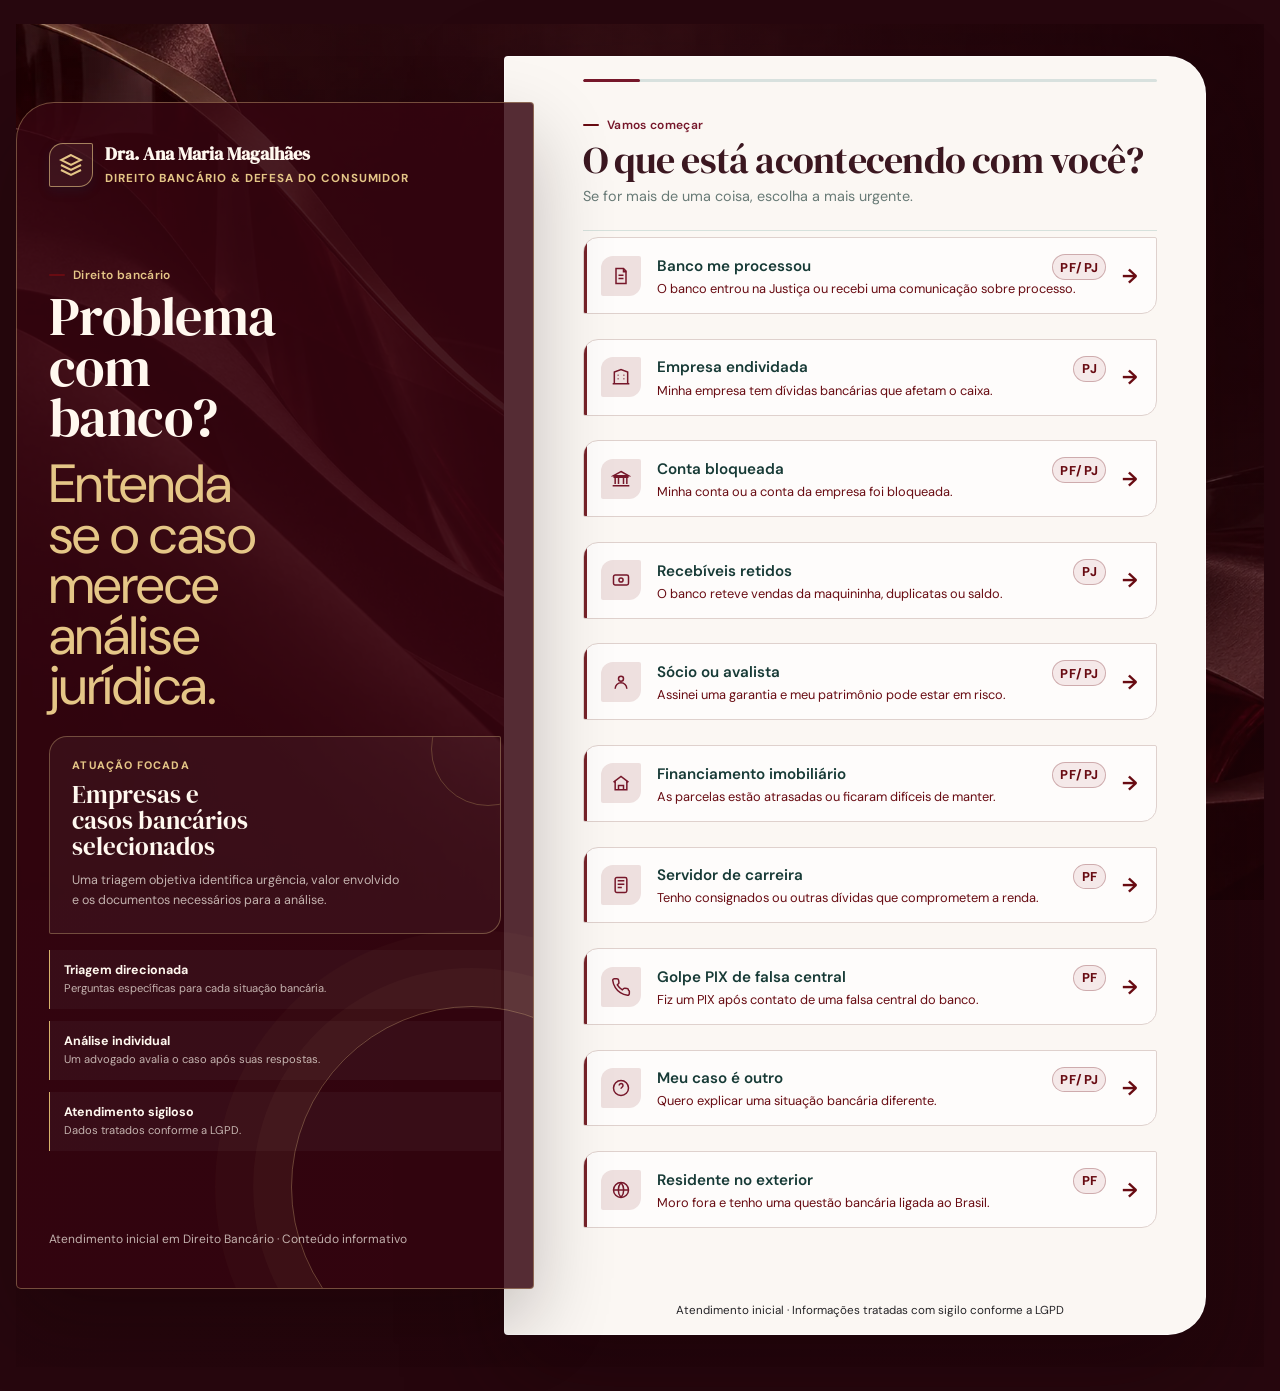
==== commit d138bfd3: "feat: ship sculpted quiz presentation" ====
--- a/index.html
+++ b/index.html
@@ -1,42 +1,17 @@
 <!DOCTYPE html>
-<html lang="pt-BR" data-quiz-theme="maison">
+<html lang="pt-BR" data-quiz-theme="sculpted">
 <head>
     <meta charset="UTF-8">
     <meta name="viewport" content="width=device-width, initial-scale=1.0, maximum-scale=1.0">
     <title>Triagem bancária | Dra. Ana Maria Magalhães</title>
     <link rel="preconnect" href="https://fonts.googleapis.com">
     <link rel="preconnect" href="https://fonts.gstatic.com" crossorigin>
-    <link rel="preload" as="image" href="assets/visuals/maison-editorial.webp" fetchpriority="high">
+    <link rel="preload" as="image" href="assets/visuals/sculpted-bordeaux.webp" fetchpriority="high">
     <link href="https://fonts.googleapis.com/css2?family=DM+Sans:wght@400;500;600;700&family=DM+Serif+Display:ital@0;1&display=swap" rel="stylesheet">
     <link rel="stylesheet" href="style.css">
     <link rel="stylesheet" href="themes.css">
 </head>
 <body>
-    <nav class="visual-picker" aria-label="Escolha do visual para apresentação">
-        <div class="visual-picker-head">
-            <span class="visual-picker-kicker">Apresentação visual</span>
-            <strong>Escolha uma proposta</strong>
-        </div>
-        <div class="visual-picker-options" role="group" aria-label="Propostas visuais">
-            <button type="button" data-theme-option="maison" aria-pressed="true"><span>Maison</span></button>
-            <button type="button" data-theme-option="monochrome" aria-pressed="false"><span>Mono</span></button>
-            <button type="button" data-theme-option="deco" aria-pressed="false"><span>Art Déco</span></button>
-            <button type="button" data-theme-option="atelier" aria-pressed="false"><span>Atelier</span></button>
-            <button type="button" data-theme-option="sculpted" aria-pressed="false"><span>Sculpted</span></button>
-            <button type="button" data-theme-option="soft" aria-pressed="false"><span>Soft</span></button>
-        </div>
-        <label class="visual-picker-mobile" for="themeSelect">
-            <span>Proposta visual</span>
-            <select id="themeSelect">
-                <option value="maison">Maison Jurídica</option>
-                <option value="monochrome">Monochrome Estate</option>
-                <option value="deco">Art Déco Jurídico</option>
-                <option value="atelier">Atelier Contemporâneo</option>
-                <option value="sculpted">Sculpted Bordeaux</option>
-                <option value="soft">Soft Prestige</option>
-            </select>
-        </label>
-    </nav>
     <main class="stage">
         <div class="shell">
             <aside class="aside">
@@ -63,7 +38,7 @@
                         <div><strong>Atendimento sigiloso</strong><span>Dados tratados conforme a LGPD.</span></div>
                     </div>
                 </div>
-                <div class="aside-foot"><span>OAB/BA · Atuação conforme o Código de Ética da OAB</span></div>
+                <div class="aside-foot"><span>Atendimento inicial em Direito Bancário · Conteúdo informativo</span></div>
             </aside>
 
             <div class="card" id="quizContainer">
@@ -78,45 +53,45 @@
                         <p class="q-help">Se for mais de uma coisa, escolha a mais urgente.</p>
 
                         <div class="opts entry-options" id="entryOptions">
-                            <button class="opt" type="button" onclick="handleOptionSelect(1, 'Banco me processou', 'processo')">
+                            <button class="opt" type="button" data-branch="processo" data-audience="PF/PJ" onclick="handleOptionSelect(1, 'Banco me processou', 'processo')">
                                 <div class="opt-ico"><svg width="20" height="20" viewBox="0 0 24 24" fill="none" stroke="currentColor" stroke-width="1.8"><path d="M6 3h9l3 3v15H6zM15 3v4h4M9 11h6M9 15h6"/></svg></div>
-                                <div class="opt-txt"><strong>Banco me processou</strong><span>O banco entrou na Justiça ou recebi um oficial de justiça.</span></div><span class="opt-arrow">→</span>
+                                <div class="opt-txt"><div class="opt-heading"><strong>Banco me processou</strong><span class="audience-chip" data-audience="PF/PJ" aria-label="Público: pessoa física e pessoa jurídica">PF/PJ</span></div><span>O banco entrou na Justiça ou recebi uma comunicação sobre processo.</span></div><span class="opt-arrow">→</span>
                             </button>
-                            <button class="opt" type="button" onclick="handleOptionSelect(1, 'Empresa endividada', 'empresa')">
+                            <button class="opt" type="button" data-branch="empresa" data-audience="PJ" onclick="handleOptionSelect(1, 'Empresa endividada', 'empresa')">
                                 <div class="opt-ico"><svg width="20" height="20" viewBox="0 0 24 24" fill="none" stroke="currentColor" stroke-width="1.8"><path d="M4 20V6l8-3 8 3v14M2 20h20M8 10h1M15 10h1M8 14h1M15 14h1"/></svg></div>
-                                <div class="opt-txt"><strong>Empresa endividada</strong><span>Minha empresa deve ao banco e está sem caixa.</span></div><span class="opt-arrow">→</span>
+                                <div class="opt-txt"><div class="opt-heading"><strong>Empresa endividada</strong><span class="audience-chip" data-audience="PJ" aria-label="Público: pessoa jurídica">PJ</span></div><span>Minha empresa tem dívidas bancárias que afetam o caixa.</span></div><span class="opt-arrow">→</span>
                             </button>
-                            <button class="opt" type="button" onclick="handleOptionSelect(1, 'Conta bloqueada', 'bloqueio')">
+                            <button class="opt" type="button" data-branch="bloqueio" data-audience="PF/PJ" onclick="handleOptionSelect(1, 'Conta bloqueada', 'bloqueio')">
                                 <div class="opt-ico"><svg width="20" height="20" viewBox="0 0 24 24" fill="none" stroke="currentColor" stroke-width="1.8"><path d="M3 10h18M5 10v8M9 10v8M15 10v8M19 10v8M2 20h20M12 3l9 5H3z"/></svg></div>
-                                <div class="opt-txt"><strong>Conta bloqueada</strong><span>A conta da minha empresa foi bloqueada.</span></div><span class="opt-arrow">→</span>
+                                <div class="opt-txt"><div class="opt-heading"><strong>Conta bloqueada</strong><span class="audience-chip" data-audience="PF/PJ" aria-label="Público: pessoa física e pessoa jurídica">PF/PJ</span></div><span>Minha conta ou a conta da empresa foi bloqueada.</span></div><span class="opt-arrow">→</span>
                             </button>
-                            <button class="opt" type="button" onclick="handleOptionSelect(1, 'Recebíveis retidos', 'recebiveis')">
+                            <button class="opt" type="button" data-branch="recebiveis" data-audience="PJ" onclick="handleOptionSelect(1, 'Recebíveis retidos', 'recebiveis')">
                                 <div class="opt-ico"><svg width="20" height="20" viewBox="0 0 24 24" fill="none" stroke="currentColor" stroke-width="1.8"><rect x="3" y="6" width="18" height="12" rx="2"/><circle cx="12" cy="12" r="2.5"/></svg></div>
-                                <div class="opt-txt"><strong>Recebíveis retidos</strong><span>O banco está segurando as vendas da maquininha ou as duplicatas.</span></div><span class="opt-arrow">→</span>
+                                <div class="opt-txt"><div class="opt-heading"><strong>Recebíveis retidos</strong><span class="audience-chip" data-audience="PJ" aria-label="Público: pessoa jurídica">PJ</span></div><span>O banco reteve vendas da maquininha, duplicatas ou saldo.</span></div><span class="opt-arrow">→</span>
                             </button>
-                            <button class="opt" type="button" onclick="handleOptionSelect(1, 'Sócio ou avalista', 'avalista')">
+                            <button class="opt" type="button" data-branch="avalista" data-audience="PF/PJ" onclick="handleOptionSelect(1, 'Sócio ou avalista', 'avalista')">
                                 <div class="opt-ico"><svg width="20" height="20" viewBox="0 0 24 24" fill="none" stroke="currentColor" stroke-width="1.8"><circle cx="12" cy="8" r="3"/><path d="M5 20a7 7 0 0 1 14 0"/></svg></div>
-                                <div class="opt-txt"><strong>Sócio ou avalista</strong><span>Assinei pela empresa e meu patrimônio pessoal está em risco.</span></div><span class="opt-arrow">→</span>
+                                <div class="opt-txt"><div class="opt-heading"><strong>Sócio ou avalista</strong><span class="audience-chip" data-audience="PF/PJ" aria-label="Público: pessoa física e pessoa jurídica">PF/PJ</span></div><span>Assinei uma garantia e meu patrimônio pode estar em risco.</span></div><span class="opt-arrow">→</span>
                             </button>
-                            <button class="opt" type="button" onclick="handleOptionSelect(1, 'Imóvel em atraso', 'imovel')">
+                            <button class="opt" type="button" data-branch="imovel" data-audience="PF/PJ" onclick="handleOptionSelect(1, 'Financiamento imobiliário', 'imovel')">
                                 <div class="opt-ico"><svg width="20" height="20" viewBox="0 0 24 24" fill="none" stroke="currentColor" stroke-width="1.8"><path d="m3 11 9-7 9 7M5 10v10h14V10M9 20v-5h6v5"/></svg></div>
-                                <div class="opt-txt"><strong>Imóvel em atraso</strong><span>Atrasei as parcelas do financiamento do meu imóvel.</span></div><span class="opt-arrow">→</span>
+                                <div class="opt-txt"><div class="opt-heading"><strong>Financiamento imobiliário</strong><span class="audience-chip" data-audience="PF/PJ" aria-label="Público: pessoa física e pessoa jurídica">PF/PJ</span></div><span>As parcelas estão atrasadas ou ficaram difíceis de manter.</span></div><span class="opt-arrow">→</span>
                             </button>
-                            <button class="opt" type="button" onclick="handleOptionSelect(1, 'Servidor de carreira', 'servidor')">
+                            <button class="opt" type="button" data-branch="servidor" data-audience="PF" onclick="handleOptionSelect(1, 'Servidor de carreira', 'servidor')">
                                 <div class="opt-ico"><svg width="20" height="20" viewBox="0 0 24 24" fill="none" stroke="currentColor" stroke-width="1.8"><rect x="5" y="3" width="14" height="18" rx="2"/><path d="M8 7h8M8 11h8M8 15h5"/></svg></div>
-                                <div class="opt-txt"><strong>Servidor de carreira</strong><span>Sou servidor de carreira e renovo empréstimos há anos sem ver a dívida diminuir.</span></div><span class="opt-arrow">→</span>
+                                <div class="opt-txt"><div class="opt-heading"><strong>Servidor de carreira</strong><span class="audience-chip" data-audience="PF" aria-label="Público: pessoa física">PF</span></div><span>Tenho consignados ou outras dívidas que comprometem a renda.</span></div><span class="opt-arrow">→</span>
                             </button>
-                            <button class="opt" type="button" onclick="handleOptionSelect(1, 'Golpe falsa central', 'golpe')">
+                            <button class="opt" type="button" data-branch="golpe" data-audience="PF" onclick="handleOptionSelect(1, 'Golpe PIX de falsa central', 'golpe')">
                                 <div class="opt-ico"><svg width="20" height="20" viewBox="0 0 24 24" fill="none" stroke="currentColor" stroke-width="1.8"><path d="M22 16.9v3a2 2 0 0 1-2.2 2 19.8 19.8 0 0 1-8.6-3.1 19.5 19.5 0 0 1-6-6A19.8 19.8 0 0 1 2.1 4.2 2 2 0 0 1 4.1 2h3a2 2 0 0 1 2 1.7l.4 2.6a2 2 0 0 1-.6 1.8L7.6 9.4a16 16 0 0 0 6 6l1.3-1.3a2 2 0 0 1 1.8-.6l2.6.4a2 2 0 0 1 1.7 2z"/></svg></div>
-                                <div class="opt-txt"><strong>Golpe falsa central</strong><span>Caí no golpe da falsa central do banco.</span></div><span class="opt-arrow">→</span>
+                                <div class="opt-txt"><div class="opt-heading"><strong>Golpe PIX de falsa central</strong><span class="audience-chip" data-audience="PF" aria-label="Público: pessoa física">PF</span></div><span>Fiz um PIX após contato de uma falsa central do banco.</span></div><span class="opt-arrow">→</span>
                             </button>
-                            <button class="opt" type="button" onclick="handleOptionSelect(1, 'Meu caso é outro', 'outro')">
+                            <button class="opt" type="button" data-branch="outro" data-audience="PF/PJ" onclick="handleOptionSelect(1, 'Meu caso é outro', 'outro')">
                                 <div class="opt-ico"><svg width="20" height="20" viewBox="0 0 24 24" fill="none" stroke="currentColor" stroke-width="1.8"><circle cx="12" cy="12" r="9"/><path d="M9.8 9a2.3 2.3 0 1 1 3.7 1.8c-.9.7-1.5 1.2-1.5 2.2M12 17h.01"/></svg></div>
-                                <div class="opt-txt"><strong>Meu caso é outro</strong><span>Quero falar com a especialista.</span></div><span class="opt-arrow">→</span>
+                                <div class="opt-txt"><div class="opt-heading"><strong>Meu caso é outro</strong><span class="audience-chip" data-audience="PF/PJ" aria-label="Público: pessoa física e pessoa jurídica">PF/PJ</span></div><span>Quero explicar uma situação bancária diferente.</span></div><span class="opt-arrow">→</span>
                             </button>
-                            <button class="opt" type="button" onclick="handleOptionSelect(1, 'Dívidas no exterior', 'exterior')">
+                            <button class="opt" type="button" data-branch="exterior" data-audience="PF" onclick="handleOptionSelect(1, 'Residente no exterior', 'exterior')">
                                 <div class="opt-ico"><svg width="20" height="20" viewBox="0 0 24 24" fill="none" stroke="currentColor" stroke-width="1.8"><circle cx="12" cy="12" r="9"/><path d="M3 12h18M12 3a14 14 0 0 1 0 18M12 3a14 14 0 0 0 0 18"/></svg></div>
-                                <div class="opt-txt"><strong>Dívidas no exterior</strong><span>Moro fora do Brasil e tenho dívida ou patrimônio aqui.</span></div><span class="opt-arrow">→</span>
+                                <div class="opt-txt"><div class="opt-heading"><strong>Residente no exterior</strong><span class="audience-chip" data-audience="PF" aria-label="Público: pessoa física">PF</span></div><span>Moro fora e tenho uma questão bancária ligada ao Brasil.</span></div><span class="opt-arrow">→</span>
                             </button>
                         </div>
                     </section>
@@ -139,27 +114,26 @@
 
                     <section class="quiz-step success-step" id="step4">
                         <div class="success-hero">
-                            <div class="result-badge success">Resultado da triagem</div>
+                            <div class="result-badge success">Resultado apurado</div>
                             <h2 class="q-title" id="successTitle">Entendi.</h2>
                             <p class="q-help" id="successLead"></p>
                         </div>
                         <article class="authority-card" id="authorityCard" data-tone="analysis">
-                            <div class="authority-kicker">Aderência à análise especializada*</div>
-                            <div class="authority-stat"><strong id="triagePercentage">0,0%</strong><span>compatibilidade indicada pelas respostas da triagem</span></div>
-                            <div class="authority-status" id="authorityStatus">Indicador interno da triagem</div>
+                            <div class="authority-kicker">Orientação inicial</div>
+                            <section class="urgency-indicator" id="urgencyIndicator" aria-labelledby="urgencyLabel" aria-live="polite" data-urgent="false">
+                                <h3 class="urgency-label" id="urgencyLabel">Nível de atenção</h3>
+                                <div class="urgency-track" id="urgencyTrack" aria-hidden="true"><span class="urgency-fill" id="urgencyFill"></span></div>
+                                <p class="urgency-status" id="urgencyStatus">A prioridade será indicada conforme as respostas.</p>
+                                <p class="urgency-deadline" id="urgencyDeadlineNote" hidden>Seu prazo pode já estar correndo. Esta sinalização não garante resultado ou atendimento em prazo determinado.</p>
+                            </section>
                             <div class="authority-divider"></div>
                             <h3 id="authorityTitle">Pontos que merecem análise especializada</h3>
                             <ul class="authority-points" id="authorityPoints"></ul>
-                            <p class="authority-disclaimer">*indicador interno de aderência ao atendimento. Não representa probabilidade de êxito nem estatística judicial. Cada caso é único e avaliado individualmente.</p>
+                            <p class="authority-disclaimer">Esta devolutiva é inicial. Cada caso depende da análise individual dos fatos e documentos.</p>
                         </article>
                         <div class="contact-intro">
                             <div class="whatsapp-mark" aria-hidden="true">◔</div>
                             <div><h3>Envie o caso para análise</h3><p id="documentsHint"></p></div>
-                        </div>
-                        <div class="laudo-option-box" id="laudoBox" style="display:none">
-                            <div class="laudo-tag">Análise técnica</div>
-                            <h3>Laudo de análise do contrato</h3>
-                            <p>A equipe explicará como funciona, o valor e o que será entregue antes de qualquer contratação.</p>
                         </div>
                         <form id="leadForm" onsubmit="handleLeadSubmit(event)">
                             <label class="consent-field"><input type="checkbox" id="consentimento" required><span>Ao enviar seus dados, você autoriza o nosso contato por WhatsApp ou telefone. Suas informações são tratadas com sigilo, conforme a LGPD.</span></label>
@@ -175,7 +149,7 @@
                                 <div><label for="cidade">Cidade <b>*</b></label><input type="text" id="cidade" required autocomplete="address-level2" placeholder="Sua cidade"></div>
                                 <div><label for="estado">Estado <b>*</b></label><input type="text" id="estado" required autocomplete="address-level1" placeholder="UF" maxlength="2"></div>
                             </div>
-                            <div class="field"><label for="horario">Melhor horário para falarmos <b>*</b></label><select id="horario" required><option value="">Selecione</option><option>Manhã</option><option>Tarde</option><option>Noite</option></select></div>
+                            <div class="field"><label for="horario">Melhor período para falarmos <b>*</b></label><select id="horario" required><option value="">Selecione</option><option value="manha">Manhã</option><option value="tarde">Tarde</option></select></div>
                             <button type="submit" class="cta-btn" id="btnSubmit"><span>Enviar para análise</span><span aria-hidden="true">→</span></button>
                         </form>
                         <div class="trust-footer"><span>🔒 Atendimento sigiloso · LGPD</span></div>
@@ -191,7 +165,7 @@
                     </section>
                 </div>
 
-                <div class="foot">Dra. Ana Maria Magalhães Sociedade Individual de Advocacia · CNPJ: 68.297.341/0001-04</div>
+                <div class="foot">Atendimento inicial · Informações tratadas com sigilo conforme a LGPD</div>
             </div>
         </div>
     </main>
--- a/style.css
+++ b/style.css
@@ -1240,7 +1240,10 @@
 .cta-btn:focus-visible,
 .btn-restart:focus-visible,
 .btn-laudo:focus-visible,
-.field input:focus-visible {
+.field input:focus-visible,
+.field select:focus-visible,
+.free-response textarea:focus-visible,
+.consent-field input:focus-visible {
     outline: 3px solid rgba(180, 95, 75, 0.32);
     outline-offset: 3px;
 }
@@ -1411,7 +1414,120 @@
 }
 
 .entry-options {
+    display: grid;
+    grid-template-columns: 1fr;
     gap: 0.7rem;
+}
+
+.opt-heading {
+    display: flex;
+    align-items: center;
+    justify-content: space-between;
+    gap: 0.75rem;
+    width: 100%;
+}
+
+.opt-heading strong {
+    min-width: 0;
+    overflow-wrap: anywhere;
+}
+
+.audience-chip {
+    flex: 0 0 auto;
+    min-width: 2.1rem;
+    padding: 0.2rem 0.42rem;
+    border: 1px solid rgba(104, 11, 18, 0.28);
+    border-radius: 999px;
+    background: var(--burgundy-soft);
+    color: var(--burgundy);
+    font-size: 0.62rem;
+    font-weight: 800;
+    letter-spacing: 0.04em;
+    line-height: 1.2;
+    text-align: center;
+    white-space: nowrap;
+}
+
+.urgency-indicator {
+    margin: 0.9rem 0 0;
+    padding: 1rem;
+    border: 1px solid rgba(104, 11, 18, 0.2);
+    border-radius: 15px 2px 15px 2px;
+    background: rgba(255, 255, 255, 0.68);
+    text-align: left;
+}
+
+.authority-card .urgency-label {
+    margin: 0;
+    color: var(--ink);
+    font-family: 'DM Sans', -apple-system, BlinkMacSystemFont, sans-serif;
+    font-size: 0.78rem;
+    font-weight: 800;
+}
+
+.urgency-track {
+    height: 0.5rem;
+    margin-top: 0.65rem;
+    overflow: hidden;
+    border-radius: 999px;
+    background: #ded9d4;
+}
+
+.urgency-fill {
+    display: block;
+    width: 38%;
+    height: 100%;
+    border-radius: inherit;
+    background: var(--burgundy);
+    transition: width 240ms cubic-bezier(0.16, 1, 0.3, 1);
+}
+
+.urgency-indicator[data-urgent="true"] .urgency-fill {
+    width: 100%;
+}
+
+.urgency-status,
+.urgency-deadline {
+    margin: 0.65rem 0 0;
+    color: var(--muted);
+    font-size: 0.72rem;
+    line-height: 1.5;
+}
+
+.urgency-deadline {
+    color: var(--burgundy);
+    font-weight: 700;
+}
+
+.urgency-deadline[hidden] {
+    display: none;
+}
+
+@media (max-width: 600px) {
+    .entry-options .opt {
+        display: grid;
+        grid-template-columns: 40px minmax(0, 1fr);
+        align-items: flex-start;
+        gap: 0.7rem;
+        padding-inline: 0.8rem;
+    }
+
+    .entry-options .opt-txt {
+        width: 100%;
+        min-width: 0;
+    }
+
+    .entry-options .opt-heading {
+        display: flex;
+        flex-direction: column;
+        align-items: flex-start;
+        gap: 0.45rem;
+        width: auto;
+    }
+
+    .entry-options .opt-arrow {
+        display: none;
+    }
 }
 
 .profile-switch {
@@ -2289,6 +2405,10 @@
 }
 
 @media (prefers-reduced-motion: reduce) {
+    .urgency-fill {
+        transition: none;
+    }
+
     .quiz-step.active,
     .quiz-step.active .opt {
         animation: none;
@@ -2461,7 +2581,7 @@
 
 @media (prefers-reduced-motion: reduce) {
     .analysis-spinner::before {
-        animation: spinnerRotate 2.4s linear infinite !important;
+        animation: none !important;
     }
 
     .analysis-spinner span { animation: none; }
--- a/themes.css
+++ b/themes.css
@@ -1,7 +1,4 @@
-/*
-   Seis propostas visuais para apresentação à cliente.
-   A estrutura e a lógica do quiz permanecem compartilhadas.
-*/
+/* Sculpted Bordeaux, visual único aprovado para a primeira versão. */
 
 :root {
     --preview-bordeaux: #6f1020;
@@ -28,93 +25,9 @@
     transition: background-color 320ms ease, color 320ms ease;
 }
 
-.visual-picker {
-    position: fixed;
-    top: 18px;
-    left: 50%;
-    z-index: 80;
-    display: grid;
-    grid-template-columns: auto 1fr;
-    align-items: center;
-    width: min(920px, calc(100% - 32px));
-    min-height: 62px;
-    padding: 8px 10px 8px 18px;
-    border: 1px solid color-mix(in srgb, var(--preview-picker-border, #d6cdc6) 78%, transparent);
-    border-radius: 16px;
-    background: color-mix(in srgb, var(--preview-picker-bg, #fffefa) 92%, transparent);
-    box-shadow: 0 18px 48px rgba(55, 18, 24, 0.14);
-    backdrop-filter: blur(18px) saturate(120%);
-    -webkit-backdrop-filter: blur(18px) saturate(120%);
-    transform: translateX(-50%);
-}
-
-.visual-picker-head {
-    display: grid;
-    gap: 2px;
-    min-width: 154px;
-    padding-right: 18px;
-}
-
-.visual-picker-kicker {
-    color: var(--preview-picker-muted, #756d6f);
-    font: 700 0.58rem/1 var(--preview-font-body);
-    letter-spacing: 0.14em;
-    text-transform: uppercase;
-}
-
-.visual-picker-head strong {
-    color: var(--preview-picker-text, #31272a);
-    font: 600 0.82rem/1.2 var(--preview-font-body);
-}
-
-.visual-picker-options {
-    display: grid;
-    grid-template-columns: repeat(6, minmax(0, 1fr));
-    gap: 4px;
-}
-
-.visual-picker-options button {
-    position: relative;
-    min-height: 42px;
-    padding: 0 10px;
-    border: 0;
-    border-radius: 10px;
-    background: transparent;
-    color: var(--preview-picker-muted, #756d6f);
-    cursor: pointer;
-    font: 600 0.72rem/1 var(--preview-font-body);
-    white-space: nowrap;
-    transition: color 180ms ease, background-color 180ms ease, transform 180ms ease;
-}
-
-.visual-picker-options button:hover {
-    color: var(--preview-picker-text, #31272a);
-    background: color-mix(in srgb, var(--preview-picker-active, #6f1020) 8%, transparent);
-}
-
-.visual-picker-options button:active {
-    transform: scale(0.98);
-}
-
-.visual-picker-options button.is-active {
-    background: var(--preview-picker-active, #6f1020);
-    color: var(--preview-picker-active-text, #fffefa);
-    box-shadow: 0 7px 16px color-mix(in srgb, var(--preview-picker-active, #6f1020) 24%, transparent);
-}
-
-.visual-picker-options button:focus-visible,
-.visual-picker-mobile select:focus-visible {
-    outline: 3px solid color-mix(in srgb, var(--preview-picker-active, #6f1020) 30%, transparent);
-    outline-offset: 2px;
-}
-
-.visual-picker-mobile {
-    display: none;
-}
-
 .stage {
     min-height: 100dvh;
-    padding-top: 104px;
+    padding-block: 2rem;
     background: var(--preview-stage, transparent);
     transition: background 320ms ease;
 }
@@ -127,8 +40,9 @@
 .track,
 .bar,
 .authority-card,
+.urgency-indicator,
+.urgency-fill,
 .success-step #leadForm,
-.laudo-option-box,
 .disq-box,
 .field input,
 .field select,
@@ -151,1616 +65,12 @@
     transform: scale(0.985);
 }
 
-/* 1. Editorial Bordô */
-[data-quiz-theme='editorial'] {
-    --preview-page: #f3efed;
-    --preview-stage: radial-gradient(circle at 18% 22%, rgba(184, 149, 79, 0.12), transparent 24%), #f3efed;
-    --preview-picker-bg: #fffdfa;
-    --preview-picker-border: #d9ccc8;
-    --preview-picker-text: #3e2429;
-    --preview-picker-muted: #806c70;
-    --preview-picker-active: #741426;
-    --preview-picker-active-text: #fffaf4;
-}
-
-[data-quiz-theme='editorial'] .shell {
-    width: min(1180px, calc(100% - 40px));
-    border: 1px solid rgba(116, 20, 38, 0.12);
-    border-radius: 4px;
-    background: #fffdfa;
-    box-shadow: 0 38px 90px -50px rgba(69, 13, 24, 0.48);
-}
-
-[data-quiz-theme='editorial'] .shell::before {
-    width: 7px;
-    background: #b8954f;
-}
-
-[data-quiz-theme='editorial'] .aside {
-    position: relative;
-    overflow: hidden;
-    background:
-        linear-gradient(rgba(255,255,255,0.025) 1px, transparent 1px),
-        linear-gradient(90deg, rgba(255,255,255,0.025) 1px, transparent 1px),
-        #741426;
-    background-size: 28px 28px;
-    color: #fffaf4;
-}
-
-[data-quiz-theme='editorial'] .aside::after {
-    content: '';
-    position: absolute;
-    right: -120px;
-    bottom: -150px;
-    width: 390px;
-    height: 390px;
-    border: 1px solid rgba(184, 149, 79, 0.3);
-    border-radius: 50%;
-    box-shadow: 0 0 0 48px rgba(184, 149, 79, 0.045), 0 0 0 96px rgba(184, 149, 79, 0.035);
-    pointer-events: none;
-}
-
-[data-quiz-theme='editorial'] .brand-crest {
-    border-color: rgba(214, 186, 124, 0.7);
-    background: transparent;
-    color: #d8bc7c;
-}
-
-[data-quiz-theme='editorial'] .brand-info h2,
-[data-quiz-theme='editorial'] .aside-title,
-[data-quiz-theme='editorial'] .aside-signals strong {
-    color: #fffaf4;
-}
-
-[data-quiz-theme='editorial'] .brand-tag,
-[data-quiz-theme='editorial'] .aside .eyebrow,
-[data-quiz-theme='editorial'] .aside-proof-label {
-    color: #d8bc7c;
-}
-
-[data-quiz-theme='editorial'] .aside-title {
-    max-width: 10ch;
-    font-family: var(--preview-font-display);
-    font-size: clamp(2.6rem, 4vw, 4.7rem);
-    font-weight: 400;
-    line-height: 0.96;
-    letter-spacing: -0.035em;
-}
-
-[data-quiz-theme='editorial'] .aside-title em {
-    display: block;
-    margin-top: 0.28em;
-    color: #e0c58a;
-    line-height: 1.05;
-}
-
-[data-quiz-theme='editorial'] .aside-proof {
-    border-color: rgba(216, 188, 124, 0.38);
-    background: rgba(58, 5, 15, 0.36);
-    box-shadow: none;
-}
-
-[data-quiz-theme='editorial'] .aside-proof p,
-[data-quiz-theme='editorial'] .aside-signals span,
-[data-quiz-theme='editorial'] .aside-foot {
-    color: rgba(255, 250, 244, 0.7);
-}
-
-[data-quiz-theme='editorial'] .aside-signals > div {
-    border-left-color: #c6a45d;
-    background: rgba(255, 255, 255, 0.045);
-}
-
-[data-quiz-theme='editorial'] .card {
-    background: #fffdfa;
-}
-
-[data-quiz-theme='editorial'] .q-title {
-    color: #3c252a;
-    font-family: var(--preview-font-display);
-    font-weight: 400;
-    letter-spacing: -0.02em;
-}
-
-[data-quiz-theme='editorial'] .eyebrow,
-[data-quiz-theme='editorial'] .brand-tag {
-    color: #741426;
-}
-
-[data-quiz-theme='editorial'] .bar,
-[data-quiz-theme='editorial'] .cta-btn {
-    background: #741426;
-}
-
-[data-quiz-theme='editorial'] .opt {
-    border-color: #e2d8d4;
-    border-radius: 2px;
-    background: #fffdfa;
-}
-
-[data-quiz-theme='editorial'] .opt:hover {
-    border-color: #a67858;
-    background: #fbf4ef;
-    box-shadow: 8px 8px 0 rgba(116, 20, 38, 0.06);
-    transform: translate(-3px, -3px);
-}
-
-[data-quiz-theme='editorial'] .opt-ico {
-    border-radius: 50%;
-    background: #f1e7e3;
-    color: #741426;
-}
-
-/* 2. Private Banking */
-[data-quiz-theme='private'] {
-    --preview-page: #eef0f2;
-    --preview-stage: linear-gradient(135deg, #edf0f2 0%, #f8f8f7 58%, #e8eaec 100%);
-    --preview-picker-bg: #fdfdfc;
-    --preview-picker-border: #cfd3d6;
-    --preview-picker-text: #272a2d;
-    --preview-picker-muted: #73777c;
-    --preview-picker-active: #5f1220;
-    --preview-picker-active-text: #ffffff;
-}
-
-[data-quiz-theme='private'] .shell {
-    width: min(1160px, calc(100% - 40px));
-    border: 1px solid #d9dcde;
-    border-radius: 14px;
-    background: #fcfcfb;
-    box-shadow: 0 28px 80px -44px rgba(26, 30, 34, 0.35);
-}
-
-[data-quiz-theme='private'] .shell::before {
-    width: 100%;
-    height: 4px;
-    background: linear-gradient(90deg, #5f1220 0 64%, #b39558 64%);
-}
-
-[data-quiz-theme='private'] .aside {
-    background: #f3f4f3;
-    border-right: 1px solid #dfe1e1;
-}
-
-[data-quiz-theme='private'] .brand-crest {
-    border: 1px solid #b39558;
-    border-radius: 6px;
-    background: transparent;
-    color: #5f1220;
-}
-
-[data-quiz-theme='private'] .brand-info h2,
-[data-quiz-theme='private'] .aside-title,
-[data-quiz-theme='private'] .q-title {
-    color: #24272a;
-    font-family: var(--preview-font-body);
-}
-
-[data-quiz-theme='private'] .aside-title {
-    max-width: 13ch;
-    font-size: clamp(2.25rem, 3.4vw, 3.8rem);
-    font-weight: 500;
-    line-height: 1.02;
-    letter-spacing: -0.055em;
-}
-
-[data-quiz-theme='private'] .aside-title em {
-    color: #5f1220;
-    font-style: normal;
-    font-weight: 600;
-}
-
-[data-quiz-theme='private'] .aside-proof {
-    border: 0;
-    border-top: 1px solid #b39558;
-    border-radius: 0;
-    background: transparent;
-    box-shadow: none;
-}
-
-[data-quiz-theme='private'] .aside-proof-label,
-[data-quiz-theme='private'] .brand-tag,
-[data-quiz-theme='private'] .eyebrow {
-    color: #5f1220;
-}
-
-[data-quiz-theme='private'] .aside-proof-title {
-    color: #25282b;
-    font-family: var(--preview-font-body);
-    font-weight: 600;
-}
-
-[data-quiz-theme='private'] .aside-proof p,
-[data-quiz-theme='private'] .aside-signals span {
-    color: #6b7074;
-}
-
-[data-quiz-theme='private'] .aside-signals > div {
-    border-left-color: #b39558;
-    background: transparent;
-}
-
-[data-quiz-theme='private'] .card {
-    background: #fcfcfb;
-}
-
-[data-quiz-theme='private'] .opt {
-    border-color: #dfe1e2;
-    border-radius: 8px;
-    background: #f8f8f7;
-    box-shadow: none;
-}
-
-[data-quiz-theme='private'] .opt:hover {
-    border-color: #9c7c42;
-    background: #ffffff;
-    box-shadow: 0 12px 28px -22px rgba(45, 38, 28, 0.55);
-}
-
-[data-quiz-theme='private'] .opt-ico {
-    border: 1px solid #ddd3bd;
-    border-radius: 6px;
-    background: #f6f2e9;
-    color: #6b1423;
-}
-
-[data-quiz-theme='private'] .bar,
-[data-quiz-theme='private'] .cta-btn {
-    background: #5f1220;
-}
-
-/* 3. Art Déco Jurídico */
-[data-quiz-theme='deco'] {
-    --preview-page: #26070d;
-    --preview-stage:
-        linear-gradient(135deg, transparent 47%, rgba(194, 158, 88, 0.06) 48%, rgba(194, 158, 88, 0.06) 52%, transparent 53%) 0 0 / 54px 54px,
-        #26070d;
-    --preview-picker-bg: #3b0b13;
-    --preview-picker-border: #8b6d3d;
-    --preview-picker-text: #f4ead8;
-    --preview-picker-muted: #c8b99f;
-    --preview-picker-active: #c09a53;
-    --preview-picker-active-text: #2d0a11;
-}
-
-[data-quiz-theme='deco'] .shell {
-    width: min(1140px, calc(100% - 48px));
-    border: 1px solid #a88648;
-    border-radius: 0;
-    background: #f9f4ea;
-    box-shadow: 0 36px 100px rgba(0, 0, 0, 0.35), inset 0 0 0 7px #f9f4ea, inset 0 0 0 8px rgba(168, 134, 72, 0.55);
-}
-
-[data-quiz-theme='deco'] .shell::before {
-    left: 50%;
-    top: 0;
-    width: 70px;
-    height: 8px;
-    background: #a88648;
-    transform: translateX(-50%);
-    clip-path: polygon(0 0, 100% 0, 80% 100%, 20% 100%);
-}
-
-[data-quiz-theme='deco'] .aside {
-    position: relative;
-    margin: 12px;
-    background: #5a101d;
-    color: #fff8eb;
-    box-shadow: inset 0 0 0 1px rgba(212, 177, 104, 0.68), inset 0 0 0 8px #5a101d, inset 0 0 0 9px rgba(212, 177, 104, 0.28);
-}
-
-[data-quiz-theme='deco'] .brand-crest {
-    border: 1px solid #d4b168;
-    border-radius: 0;
-    background: transparent;
-    color: #d4b168;
-    transform: rotate(45deg);
-}
-
-[data-quiz-theme='deco'] .brand-crest svg {
-    transform: rotate(-45deg);
-}
-
-[data-quiz-theme='deco'] .brand-info h2,
-[data-quiz-theme='deco'] .aside-title,
-[data-quiz-theme='deco'] .aside-signals strong {
-    color: #fff8eb;
-}
-
-[data-quiz-theme='deco'] .brand-tag,
-[data-quiz-theme='deco'] .aside .eyebrow,
-[data-quiz-theme='deco'] .aside-proof-label {
-    color: #d4b168;
-}
-
-[data-quiz-theme='deco'] .aside-title {
-    font-family: var(--preview-font-display);
-    font-size: clamp(2.4rem, 3.7vw, 4.25rem);
-    font-weight: 400;
-    line-height: 0.98;
-    text-align: center;
-}
-
-[data-quiz-theme='deco'] .aside-title em {
-    display: block;
-    margin-top: 0.3em;
-    color: #d4b168;
-}
-
-[data-quiz-theme='deco'] .aside-proof {
-    border: 1px solid rgba(212, 177, 104, 0.56);
-    border-radius: 0;
-    background: rgba(28, 3, 8, 0.22);
-    box-shadow: none;
-    text-align: center;
-}
-
-[data-quiz-theme='deco'] .aside-proof p,
-[data-quiz-theme='deco'] .aside-signals span,
-[data-quiz-theme='deco'] .aside-foot {
-    color: rgba(255, 248, 235, 0.72);
-}
-
-[data-quiz-theme='deco'] .aside-signals > div {
-    border: 0;
-    border-bottom: 1px solid rgba(212, 177, 104, 0.3);
-    background: transparent;
-    text-align: center;
-}
-
-[data-quiz-theme='deco'] .card {
-    background: #f9f4ea;
-}
-
-[data-quiz-theme='deco'] .q-title,
-[data-quiz-theme='deco'] .aside-proof-title {
-    color: #3b171d;
-    font-family: var(--preview-font-display);
-    font-weight: 400;
-}
-
-[data-quiz-theme='deco'] .aside .aside-proof-title {
-    color: #fff8eb;
-}
-
-[data-quiz-theme='deco'] .opt {
-    border-color: #cbb98e;
-    border-radius: 0;
-    background: transparent;
-    box-shadow: inset 0 0 0 3px #f9f4ea, inset 0 0 0 4px rgba(174, 137, 69, 0.22);
-}
-
-[data-quiz-theme='deco'] .opt:hover {
-    border-color: #7d1a2a;
-    background: #fffaf1;
-    box-shadow: inset 0 0 0 3px #fffaf1, inset 0 0 0 4px #b28e4d;
-}
-
-[data-quiz-theme='deco'] .opt-ico {
-    border: 1px solid #b28e4d;
-    border-radius: 0;
-    background: transparent;
-    color: #6a1221;
-    transform: rotate(45deg) scale(0.8);
-}
-
-[data-quiz-theme='deco'] .opt-ico svg {
-    transform: rotate(-45deg) scale(1.15);
-}
-
-[data-quiz-theme='deco'] .bar,
-[data-quiz-theme='deco'] .cta-btn {
-    background: #6a1221;
-}
-
-/* 4. Galeria Contemporânea */
-[data-quiz-theme='gallery'] {
-    --preview-page: #f7f7f5;
-    --preview-stage: linear-gradient(90deg, #f7f7f5 0 72%, #ebe9e6 72% 100%);
-    --preview-picker-bg: #fbfbfa;
-    --preview-picker-border: #d7d4d0;
-    --preview-picker-text: #252426;
-    --preview-picker-muted: #777276;
-    --preview-picker-active: #741426;
-    --preview-picker-active-text: #ffffff;
-}
-
-[data-quiz-theme='gallery'] .shell {
-    width: min(1220px, calc(100% - 42px));
-    gap: 0;
-    border: 0;
-    border-radius: 0;
-    background: transparent;
-    box-shadow: none;
-}
-
-[data-quiz-theme='gallery'] .shell::before {
-    display: none;
-}
-
-[data-quiz-theme='gallery'] .aside {
-    align-self: start;
-    min-height: 690px;
-    padding-left: clamp(26px, 4vw, 68px);
-    background: #741426;
-    color: #fff;
-}
-
-[data-quiz-theme='gallery'] .brand-crest {
-    border: 1px solid rgba(255,255,255,0.62);
-    border-radius: 50%;
-    background: transparent;
-    color: #d7b66c;
-}
-
-[data-quiz-theme='gallery'] .brand-info h2,
-[data-quiz-theme='gallery'] .aside-title,
-[data-quiz-theme='gallery'] .aside-signals strong {
-    color: #fff;
-}
-
-[data-quiz-theme='gallery'] .brand-tag,
-[data-quiz-theme='gallery'] .aside .eyebrow {
-    color: #e0c78e;
-}
-
-[data-quiz-theme='gallery'] .aside-title {
-    max-width: 9ch;
-    font-family: var(--preview-font-body);
-    font-size: clamp(3rem, 5.4vw, 6rem);
-    font-weight: 500;
-    line-height: 0.9;
-    letter-spacing: -0.07em;
-}
-
-[data-quiz-theme='gallery'] .aside-title em {
-    display: block;
-    margin-top: 0.28em;
-    color: #e6cf9d;
-    font-style: normal;
-    font-weight: 400;
-}
-
-[data-quiz-theme='gallery'] .aside-proof {
-    max-width: 390px;
-    margin-left: 18%;
-    border: 0;
-    border-radius: 0;
-    background: transparent;
-    box-shadow: none;
-}
-
-[data-quiz-theme='gallery'] .aside-proof-label {
-    color: #e0c78e;
-}
-
-[data-quiz-theme='gallery'] .aside-proof-title {
-    color: #fff;
-    font-family: var(--preview-font-body);
-    font-weight: 500;
-}
-
-[data-quiz-theme='gallery'] .aside-proof p,
-[data-quiz-theme='gallery'] .aside-signals span,
-[data-quiz-theme='gallery'] .aside-foot {
-    color: rgba(255,255,255,0.7);
-}
-
-[data-quiz-theme='gallery'] .aside-signals {
-    grid-template-columns: repeat(3, 1fr);
-    gap: 1px;
-    background: rgba(255,255,255,0.25);
-}
-
-[data-quiz-theme='gallery'] .aside-signals > div {
-    border: 0;
-    background: #741426;
-}
-
-[data-quiz-theme='gallery'] .card {
-    align-self: start;
-    margin-top: 54px;
-    margin-left: -34px;
-    border: 1px solid #e3dfdb;
-    border-radius: 0;
-    background: #fff;
-    box-shadow: 0 32px 70px -48px rgba(42, 27, 30, 0.6);
-}
-
-[data-quiz-theme='gallery'] .q-title {
-    color: #252326;
-    font-family: var(--preview-font-body);
-    font-weight: 500;
-    letter-spacing: -0.055em;
-}
-
-[data-quiz-theme='gallery'] .eyebrow {
-    color: #741426;
-}
-
-[data-quiz-theme='gallery'] .opt {
-    border: 0;
-    border-bottom: 1px solid #dedbd7;
-    border-radius: 0;
-    background: transparent;
-    box-shadow: none;
-}
-
-[data-quiz-theme='gallery'] .opt:first-child {
-    border-top: 1px solid #dedbd7;
-}
-
-[data-quiz-theme='gallery'] .opt:hover {
-    padding-left: 20px;
-    background: #f7f1f2;
-    color: #61101e;
-}
-
-[data-quiz-theme='gallery'] .opt-ico {
-    border: 0;
-    border-radius: 0;
-    background: transparent;
-    color: #741426;
-}
-
-[data-quiz-theme='gallery'] .bar,
-[data-quiz-theme='gallery'] .cta-btn {
-    background: #741426;
-}
-
-/* 5. Bordô Glass */
-[data-quiz-theme='glass'] {
-    --preview-page: #310810;
-    --preview-stage:
-        radial-gradient(circle at 15% 20%, rgba(204, 169, 94, 0.2), transparent 25%),
-        radial-gradient(circle at 88% 76%, rgba(155, 35, 58, 0.34), transparent 30%),
-        linear-gradient(145deg, #25060c, #681224 58%, #350811);
-    --preview-picker-bg: #4b0d18;
-    --preview-picker-border: #946b55;
-    --preview-picker-text: #fff8ef;
-    --preview-picker-muted: #d9c5c4;
-    --preview-picker-active: #d1ad63;
-    --preview-picker-active-text: #371019;
-}
-
-[data-quiz-theme='glass'] .visual-picker {
-    box-shadow: inset 0 1px 0 rgba(255,255,255,0.18), 0 18px 48px rgba(15,0,4,0.28);
-}
-
-[data-quiz-theme='glass'] .shell {
-    width: min(1160px, calc(100% - 46px));
-    border: 1px solid rgba(255,255,255,0.2);
-    border-radius: 28px;
-    background: rgba(255,255,255,0.1);
-    box-shadow: inset 0 1px 0 rgba(255,255,255,0.2), 0 34px 90px rgba(14,0,4,0.3);
-    backdrop-filter: blur(26px) saturate(130%);
-    -webkit-backdrop-filter: blur(26px) saturate(130%);
-}
-
-[data-quiz-theme='glass'] .shell::before {
-    width: 100%;
-    height: 1px;
-    background: linear-gradient(90deg, transparent, rgba(231, 198, 126, 0.8), transparent);
-}
-
-[data-quiz-theme='glass'] .aside {
-    background: rgba(55, 5, 14, 0.46);
-    color: #fff8ef;
-}
-
-[data-quiz-theme='glass'] .brand-crest {
-    border: 1px solid rgba(231, 198, 126, 0.62);
-    background: rgba(255,255,255,0.07);
-    color: #e7c67e;
-    box-shadow: inset 0 1px 0 rgba(255,255,255,0.16);
-}
-
-[data-quiz-theme='glass'] .brand-info h2,
-[data-quiz-theme='glass'] .aside-title,
-[data-quiz-theme='glass'] .aside-signals strong {
-    color: #fff8ef;
-}
-
-[data-quiz-theme='glass'] .brand-tag,
-[data-quiz-theme='glass'] .aside .eyebrow,
-[data-quiz-theme='glass'] .aside-proof-label {
-    color: #e7c67e;
-}
-
-[data-quiz-theme='glass'] .aside-title {
-    font-family: var(--preview-font-display);
-    font-size: clamp(2.5rem, 4vw, 4.5rem);
-    font-weight: 400;
-    line-height: 0.98;
-}
-
-[data-quiz-theme='glass'] .aside-title em {
-    display: block;
-    margin-top: 0.2em;
-    color: #e7c67e;
-}
-
-[data-quiz-theme='glass'] .aside-proof,
-[data-quiz-theme='glass'] .aside-signals > div {
-    border-color: rgba(231,198,126,0.34);
-    background: rgba(255,255,255,0.06);
-    box-shadow: inset 0 1px 0 rgba(255,255,255,0.1);
-}
-
-[data-quiz-theme='glass'] .aside-proof p,
-[data-quiz-theme='glass'] .aside-signals span,
-[data-quiz-theme='glass'] .aside-foot {
-    color: rgba(255,248,239,0.72);
-}
-
-[data-quiz-theme='glass'] .card {
-    margin: 12px;
-    border: 1px solid rgba(255,255,255,0.36);
-    border-radius: 20px;
-    background: rgba(255,253,250,0.9);
-    box-shadow: inset 0 1px 0 #fff, 0 24px 70px rgba(33,0,7,0.24);
-    backdrop-filter: blur(28px);
-    -webkit-backdrop-filter: blur(28px);
-}
-
-[data-quiz-theme='glass'] .q-title {
-    color: #3d1820;
-    font-family: var(--preview-font-display);
-    font-weight: 400;
-}
-
-[data-quiz-theme='glass'] .opt {
-    border-color: rgba(119, 40, 55, 0.17);
-    border-radius: 14px;
-    background: rgba(255,255,255,0.54);
-    box-shadow: inset 0 1px 0 rgba(255,255,255,0.84);
-}
-
-[data-quiz-theme='glass'] .opt:hover {
-    border-color: rgba(164, 125, 54, 0.58);
-    background: rgba(255,255,255,0.9);
-    box-shadow: inset 0 1px 0 #fff, 0 14px 30px -24px rgba(79, 10, 24, 0.6);
-}
-
-[data-quiz-theme='glass'] .opt-ico {
-    border: 1px solid rgba(184,149,79,0.35);
-    background: rgba(111,16,32,0.08);
-    color: #741426;
-}
-
-[data-quiz-theme='glass'] .bar,
-[data-quiz-theme='glass'] .cta-btn {
-    background: linear-gradient(135deg, #741426, #4e0b17);
-}
-
-/* 6. Soft Prestige */
-[data-quiz-theme='soft'] {
-    --preview-page: #e9e8ee;
-    --preview-stage:
-        radial-gradient(circle at 8% 8%, rgba(111,16,32,0.09), transparent 22%),
-        radial-gradient(circle at 92% 92%, rgba(184,149,79,0.14), transparent 28%),
-        #e9e8ee;
-    --preview-picker-bg: #ffffff;
-    --preview-picker-border: #d8d4dd;
-    --preview-picker-text: #302d34;
-    --preview-picker-muted: #77727d;
-    --preview-picker-active: #641222;
-    --preview-picker-active-text: #ffffff;
-}
-
-[data-quiz-theme='soft'] .shell {
-    width: min(1060px, calc(100% - 42px));
-    border: 0;
-    border-radius: 34px;
-    background: #ffffff;
-    box-shadow: 0 24px 72px -36px rgba(54, 38, 60, 0.38);
-}
-
-[data-quiz-theme='soft'] .shell::before {
-    display: none;
-}
-
-[data-quiz-theme='soft'] .aside {
-    margin: 12px;
-    border-radius: 24px;
-    background: #f3f1f4;
-}
-
-[data-quiz-theme='soft'] .brand-crest {
-    border: 0;
-    border-radius: 14px;
-    background: #641222;
-    color: #e4c680;
-    box-shadow: 0 9px 22px -14px rgba(100,18,34,0.7);
-}
-
-[data-quiz-theme='soft'] .brand-info h2,
-[data-quiz-theme='soft'] .aside-title,
-[data-quiz-theme='soft'] .q-title {
-    color: #2f2b32;
-    font-family: var(--preview-font-body);
-}
-
-[data-quiz-theme='soft'] .aside-title {
-    font-size: clamp(2.25rem, 3.5vw, 3.9rem);
-    font-weight: 600;
-    line-height: 1;
-    letter-spacing: -0.055em;
-}
-
-[data-quiz-theme='soft'] .aside-title em {
-    color: #641222;
-    font-style: normal;
-    font-weight: 500;
-}
-
-[data-quiz-theme='soft'] .aside-proof {
-    border: 0;
-    border-radius: 18px;
-    background: #641222;
-    box-shadow: 0 18px 30px -24px rgba(100,18,34,0.7);
-}
-
-[data-quiz-theme='soft'] .aside-proof-title,
-[data-quiz-theme='soft'] .aside-proof p {
-    color: #fff;
-}
-
-[data-quiz-theme='soft'] .aside-proof-label {
-    color: #e4c680;
-}
-
-[data-quiz-theme='soft'] .aside-signals > div {
-    border: 0;
-    border-radius: 13px;
-    background: #ffffff;
-}
-
-[data-quiz-theme='soft'] .card {
-    background: #fff;
-}
-
-[data-quiz-theme='soft'] .q-title {
-    font-weight: 600;
-    letter-spacing: -0.045em;
-}
-
-[data-quiz-theme='soft'] .eyebrow,
-[data-quiz-theme='soft'] .brand-tag {
-    color: #641222;
-}
-
-[data-quiz-theme='soft'] .track {
-    height: 4px;
-    border-radius: 999px;
-    background: #dedbe2;
-}
-
-[data-quiz-theme='soft'] .bar {
-    border-radius: 999px;
-    background: #641222;
-}
-
-[data-quiz-theme='soft'] .opt {
-    border-color: transparent;
-    border-radius: 12px;
-    background: #f5f4f5;
-    box-shadow: 0 6px 16px -16px rgba(43,35,48,0.7);
-}
-
-[data-quiz-theme='soft'] .opt:hover {
-    border-color: #641222;
-    background: #f0e8eb;
-    box-shadow: 0 12px 24px -18px rgba(100,18,34,0.5);
-}
-
-[data-quiz-theme='soft'] .opt-ico {
-    border: 0;
-    border-radius: 9px;
-    background: #eadde1;
-    color: #641222;
-}
-
-[data-quiz-theme='soft'] .cta-btn {
-    border-radius: 12px;
-    background: #641222;
-}
-
-/* Componentes de resultado e formulário seguem o tema ativo. */
-[data-quiz-theme] .authority-card,
-[data-quiz-theme] .success-step #leadForm,
-[data-quiz-theme] .laudo-option-box,
-[data-quiz-theme] .disq-box {
-    border-color: color-mix(in srgb, var(--preview-picker-active) 25%, #d8d3d0);
-}
-
-[data-quiz-theme] .field input:focus,
-[data-quiz-theme] .field select:focus,
-[data-quiz-theme] .free-response textarea:focus {
-    border-color: var(--preview-picker-active);
-    box-shadow: 0 0 0 3px color-mix(in srgb, var(--preview-picker-active) 14%, transparent);
-    outline: 0;
-}
-
-[data-quiz-theme] .cta-btn,
-[data-quiz-theme] .free-submit {
-    color: #fff;
-}
-
-[data-quiz-theme='deco'] .cta-btn,
-[data-quiz-theme='deco'] .free-submit {
-    border-radius: 0;
-}
-
-[data-quiz-theme='gallery'] .authority-card,
-[data-quiz-theme='gallery'] .success-step #leadForm,
-[data-quiz-theme='gallery'] .laudo-option-box,
-[data-quiz-theme='gallery'] .disq-box {
-    border-radius: 0;
-    box-shadow: none;
-}
-
-[data-quiz-theme='glass'] .authority-card,
-[data-quiz-theme='glass'] .success-step #leadForm,
-[data-quiz-theme='glass'] .laudo-option-box,
-[data-quiz-theme='glass'] .disq-box {
-    background: rgba(255,255,255,0.58);
-    box-shadow: inset 0 1px 0 rgba(255,255,255,0.85);
-}
-
-@media (max-width: 980px) {
-    .visual-picker {
-        top: 10px;
-        width: calc(100% - 20px);
-    }
-
-    .visual-picker-head {
-        display: none;
-    }
-
-    .visual-picker-options {
-        grid-column: 1 / -1;
-    }
-
-    .stage {
-        padding-top: 84px;
-    }
-
-    [data-quiz-theme='gallery'] .card {
-        margin-top: 24px;
-        margin-left: -18px;
-    }
-}
-
-@media (max-width: 760px) {
-    .visual-picker {
-        display: block;
-        min-height: 56px;
-        padding: 7px;
-        border-radius: 14px;
-    }
-
-    .visual-picker-options {
-        display: none;
-    }
-
-    .visual-picker-mobile {
-        display: grid;
-        grid-template-columns: auto 1fr;
-        align-items: center;
-        gap: 14px;
-        width: 100%;
-        min-width: 0;
-    }
-
-    .visual-picker-mobile > span {
-        padding-left: 8px;
-        color: var(--preview-picker-muted);
-        font: 700 0.65rem/1 var(--preview-font-body);
-        letter-spacing: 0.08em;
-        text-transform: uppercase;
-    }
-
-    .visual-picker-mobile select {
-        width: 100%;
-        min-width: 0;
-        max-width: 100%;
-        min-height: 42px;
-        padding: 0 38px 0 13px;
-        border: 0;
-        border-radius: 10px;
-        background: var(--preview-picker-active);
-        color: var(--preview-picker-active-text);
-        font: 600 0.8rem/1 var(--preview-font-body);
-    }
-
-    .stage {
-        min-height: 100dvh;
-        padding: 76px 10px 16px;
-    }
-
-    [data-quiz-theme] .shell {
-        width: 100%;
-        min-height: 0;
-        border-radius: 20px;
-    }
-
-    [data-quiz-theme] .card {
-        width: 100%;
-        max-width: 100%;
-        min-height: 0;
-        margin: 0;
-        border-radius: 20px;
-        overflow: hidden;
-    }
-
-    [data-quiz-theme] .body,
-    [data-quiz-theme] .quiz-step,
-    [data-quiz-theme] .opts,
-    [data-quiz-theme] .opt {
-        width: 100%;
-        min-width: 0;
-        max-width: 100%;
-    }
-
-    [data-quiz-theme] .opt-arrow {
-        flex: 0 0 24px;
-    }
-
-    [data-quiz-theme='editorial'] .card,
-    [data-quiz-theme='deco'] .card,
-    [data-quiz-theme='gallery'] .card {
-        border-radius: 0;
-    }
-
-    [data-quiz-theme='editorial'] .shell,
-    [data-quiz-theme='deco'] .shell,
-    [data-quiz-theme='gallery'] .shell {
-        border-radius: 0;
-    }
-
-    [data-quiz-theme='glass'] .shell {
-        padding: 7px;
-    }
-
-    [data-quiz-theme='soft'] .card {
-        border-radius: 28px;
-    }
-}
-
-@media (prefers-reduced-motion: reduce) {
-    body,
-    .stage,
-    .shell,
-    .aside,
-    .card,
-    .opt,
-    .opt-ico,
-    .visual-picker,
-    .visual-picker-options button {
-        scroll-behavior: auto;
-        transition: none !important;
-        animation: none !important;
-    }
-}
-
-@media (prefers-reduced-transparency: reduce) {
-    .visual-picker,
-    [data-quiz-theme='glass'] .shell,
-    [data-quiz-theme='glass'] .card {
-        backdrop-filter: none;
-        -webkit-backdrop-filter: none;
-    }
-
-    [data-quiz-theme='glass'] .shell {
-        background: #5d1120;
-    }
-
-    [data-quiz-theme='glass'] .card {
-        background: #fffdfa;
-    }
-}
-
-/* ==========================================================================
-   NOVA CURADORIA PREMIUM
-   Maison, Monochrome, Atelier e Sculpted substituem as propostas anteriores.
-   Art Déco e Soft permanecem intocados acima.
-   ========================================================================== */
-
-/* 1. Maison Jurídica */
-[data-quiz-theme='maison'] {
-    --preview-page: #f0f0ee;
-    --preview-stage: #f0f0ee;
-    --preview-picker-bg: #fdfdfb;
-    --preview-picker-border: #d7d4cf;
-    --preview-picker-text: #27272a;
-    --preview-picker-muted: #777278;
-    --preview-picker-active: #73172a;
-    --preview-picker-active-text: #fff;
-}
-
-[data-quiz-theme='maison'] .stage {
-    max-width: 1320px;
-}
-
-[data-quiz-theme='maison'] .shell {
-    display: grid;
-    grid-template-columns: minmax(320px, 0.78fr) minmax(560px, 1.22fr);
-    width: min(1260px, calc(100% - 44px));
-    overflow: visible;
-    border: 0;
-    border-radius: 24px 24px 4px 4px;
-    background: #fdfdfb;
-    box-shadow: 0 38px 90px -54px rgba(38, 24, 28, 0.38);
-}
-
-[data-quiz-theme='maison'] .shell::before {
-    display: none;
-}
-
-[data-quiz-theme='maison'] .aside {
-    position: relative;
-    min-height: 820px;
-    overflow: hidden;
-    border: 0;
-    border-radius: 24px 0 0 4px;
-    background:
-        linear-gradient(180deg, rgba(68, 9, 22, 0.12), rgba(48, 5, 15, 0.78)),
-        url('assets/visuals/maison-editorial.webp') center / cover no-repeat;
-    color: #fff;
-}
-
-[data-quiz-theme='maison'] .aside::after {
-    content: '';
-    position: absolute;
-    inset: 28px;
-    border: 1px solid rgba(255,255,255,0.3);
-    border-radius: 14px;
-    pointer-events: none;
-}
-
-[data-quiz-theme='maison'] .brand,
-[data-quiz-theme='maison'] .aside-main,
-[data-quiz-theme='maison'] .aside-foot {
-    position: relative;
-    z-index: 1;
-}
-
-[data-quiz-theme='maison'] .brand-crest {
-    border: 1px solid rgba(230, 202, 143, 0.72);
-    border-radius: 50%;
-    background: rgba(61, 6, 18, 0.54);
-    color: #e8cd91;
-    box-shadow: inset 0 1px 0 rgba(255,255,255,0.22);
-}
-
-[data-quiz-theme='maison'] .brand-info h2,
-[data-quiz-theme='maison'] .aside-title,
-[data-quiz-theme='maison'] .aside-signals strong {
-    color: #fff;
-}
-
-[data-quiz-theme='maison'] .brand-tag,
-[data-quiz-theme='maison'] .aside .eyebrow,
-[data-quiz-theme='maison'] .aside-proof-label {
-    color: #e8cd91;
-}
-
-[data-quiz-theme='maison'] .aside-main {
-    display: flex;
-    flex-direction: column;
-    justify-content: flex-end;
-    min-height: 590px;
-}
-
-[data-quiz-theme='maison'] .aside-title {
-    max-width: 9ch;
-    font-family: var(--preview-font-display);
-    font-size: clamp(3rem, 4vw, 5rem);
-    font-weight: 400;
-    line-height: 0.94;
-    letter-spacing: -0.04em;
-    text-shadow: 0 14px 30px rgba(35, 2, 10, 0.28);
-}
-
-[data-quiz-theme='maison'] .aside-title em {
-    display: block;
-    margin-top: 0.3em;
-    color: #e8cd91;
-    line-height: 1.03;
-}
-
-[data-quiz-theme='maison'] .aside-proof {
-    max-width: 360px;
-    margin-top: 1.8rem;
-    padding: 1.1rem 0 0;
-    border: 0;
-    border-top: 1px solid rgba(232,205,145,0.58);
-    border-radius: 0;
-    background: transparent;
-    box-shadow: none;
-}
-
-[data-quiz-theme='maison'] .aside-proof::after,
-[data-quiz-theme='maison'] .aside-signals {
-    display: none;
-}
-
-[data-quiz-theme='maison'] .aside-proof-title {
-    color: #fff;
-    font-family: var(--preview-font-body);
-    font-size: 1.22rem;
-    font-weight: 600;
-}
-
-[data-quiz-theme='maison'] .aside-proof p,
-[data-quiz-theme='maison'] .aside-foot {
-    color: rgba(255,255,255,0.76);
-}
-
-[data-quiz-theme='maison'] .card {
-    border-radius: 0 24px 4px 0;
-    background: #fdfdfb;
-}
-
-[data-quiz-theme='maison'] .progress-wrap {
-    padding-inline: clamp(2rem, 4vw, 4rem);
-}
-
-[data-quiz-theme='maison'] .body {
-    padding: 2.2rem clamp(2rem, 4vw, 4rem) 3.5rem;
-}
-
-[data-quiz-theme='maison'] .q-title {
-    max-width: 15ch;
-    color: #29272a;
-    font-family: var(--preview-font-body);
-    font-size: clamp(2rem, 3vw, 3.45rem);
-    font-weight: 500;
-    line-height: 0.98;
-    letter-spacing: -0.055em;
-}
-
-[data-quiz-theme='maison'] .eyebrow {
-    color: #73172a;
-}
-
-[data-quiz-theme='maison'] .entry-options {
-    display: grid;
-    grid-template-columns: repeat(2, minmax(0, 1fr));
-    gap: 10px;
-    border: 0;
-}
-
-[data-quiz-theme='maison'] .entry-options .opt {
-    display: grid;
-    grid-template-columns: auto 1fr auto;
-    min-height: 116px;
-    margin: 0;
-    padding: 1rem;
-    border: 1px solid #dedbd6;
-    border-radius: 3px;
-    background: #f5f5f2;
-    box-shadow: none;
-}
-
-[data-quiz-theme='maison'] .entry-options .opt::before {
-    top: auto;
-    right: 0;
-    bottom: 0;
-    width: 36%;
-    height: 2px;
-    background: #73172a;
-}
-
-[data-quiz-theme='maison'] .entry-options .opt:nth-child(3n+2) {
-    background: #ebe9e5;
-}
-
-[data-quiz-theme='maison'] .entry-options .opt:hover {
-    z-index: 1;
-    border-color: #a68b52;
-    background: #fff;
-    box-shadow: 0 18px 32px -28px rgba(61, 18, 27, 0.58);
-    transform: translateY(-3px);
-}
-
-[data-quiz-theme='maison'] .opt-ico {
-    border: 0;
-    border-radius: 50%;
-    background: #fff;
-    color: #73172a;
-    box-shadow: 0 0 0 1px #ddd6d0;
-}
-
-[data-quiz-theme='maison'] .bar,
-[data-quiz-theme='maison'] .cta-btn,
-[data-quiz-theme='maison'] .free-submit {
-    background: #73172a;
-}
-
-/* 2. Monochrome Estate */
-[data-quiz-theme='monochrome'] {
-    --preview-page: #111214;
-    --preview-stage: #111214;
-    --preview-picker-bg: #17181a;
-    --preview-picker-border: #45464a;
-    --preview-picker-text: #f2f1ee;
-    --preview-picker-muted: #a5a5a7;
-    --preview-picker-active: #f2f1ee;
-    --preview-picker-active-text: #19191b;
-}
-
-[data-quiz-theme='monochrome'] .stage {
-    max-width: 1380px;
-}
-
-[data-quiz-theme='monochrome'] .shell {
-    display: grid;
-    grid-template-columns: minmax(0, 1.05fr) minmax(520px, 0.95fr);
-    width: min(1320px, calc(100% - 32px));
-    min-height: 840px;
-    overflow: hidden;
-    border: 1px solid #3d3d40;
-    border-radius: 8px;
-    background: #171719;
-    box-shadow: 0 50px 120px rgba(0,0,0,0.44);
-}
-
-[data-quiz-theme='monochrome'] .shell::before {
-    display: none;
-}
-
-[data-quiz-theme='monochrome'] .aside {
-    position: relative;
-    min-height: 840px;
-    overflow: hidden;
-    border: 0;
-    background:
-        linear-gradient(180deg, rgba(0,0,0,0.05) 20%, rgba(0,0,0,0.84) 100%),
-        url('assets/visuals/monochrome-estate.webp') 42% center / cover no-repeat;
-    color: #fff;
-}
-
-[data-quiz-theme='monochrome'] .aside::before {
-    content: 'ANA';
-    position: absolute;
-    top: 92px;
-    left: 42px;
-    color: #fff;
-    font: 700 clamp(5rem, 9vw, 9rem)/0.75 var(--preview-font-body);
-    letter-spacing: -0.09em;
-    mix-blend-mode: screen;
-    opacity: 0.92;
-    pointer-events: none;
-}
-
-[data-quiz-theme='monochrome'] .brand,
-[data-quiz-theme='monochrome'] .aside-main,
-[data-quiz-theme='monochrome'] .aside-foot {
-    position: relative;
-    z-index: 1;
-}
-
-[data-quiz-theme='monochrome'] .brand-crest {
-    border: 1px solid rgba(255,255,255,0.66);
-    border-radius: 50%;
-    background: rgba(0,0,0,0.46);
-    color: #fff;
-}
-
-[data-quiz-theme='monochrome'] .brand-info h2,
-[data-quiz-theme='monochrome'] .brand-tag,
-[data-quiz-theme='monochrome'] .aside-title,
-[data-quiz-theme='monochrome'] .aside-signals strong {
-    color: #fff;
-}
-
-[data-quiz-theme='monochrome'] .brand-tag {
-    opacity: 0.72;
-}
-
-[data-quiz-theme='monochrome'] .aside-main {
-    display: flex;
-    flex-direction: column;
-    justify-content: flex-end;
-    min-height: 620px;
-}
-
-[data-quiz-theme='monochrome'] .aside .eyebrow {
-    color: #fff;
-}
-
-[data-quiz-theme='monochrome'] .aside-title {
-    max-width: 11ch;
-    font-family: var(--preview-font-body);
-    font-size: clamp(3.1rem, 5vw, 6.2rem);
-    font-weight: 650;
-    line-height: 0.84;
-    letter-spacing: -0.075em;
-    text-transform: uppercase;
-}
-
-[data-quiz-theme='monochrome'] .aside-title em {
-    display: block;
-    margin-top: 0.22em;
-    color: #fff;
-    font-style: normal;
-    font-weight: 300;
-}
-
-[data-quiz-theme='monochrome'] .aside-proof {
-    display: none;
-}
-
-[data-quiz-theme='monochrome'] .aside-signals {
-    grid-template-columns: repeat(3, 1fr);
-    gap: 1px;
-    margin-top: 2rem;
-    background: rgba(255,255,255,0.24);
-}
-
-[data-quiz-theme='monochrome'] .aside-signals > div {
-    min-height: 112px;
-    border: 0;
-    background: rgba(12,12,14,0.76);
-    backdrop-filter: blur(14px);
-}
-
-[data-quiz-theme='monochrome'] .aside-signals span,
-[data-quiz-theme='monochrome'] .aside-foot {
-    color: rgba(255,255,255,0.65);
-}
-
-[data-quiz-theme='monochrome'] .card {
-    margin: 14px;
-    border-radius: 4px;
-    background: #f4f3ef;
-}
-
-[data-quiz-theme='monochrome'] .progress-wrap {
-    padding-inline: 2.6rem;
-}
-
-[data-quiz-theme='monochrome'] .body {
-    padding: 2.1rem 2.6rem 3rem;
-}
-
-[data-quiz-theme='monochrome'] .q-title {
-    color: #141416;
-    font-family: var(--preview-font-body);
-    font-size: clamp(2.2rem, 3vw, 3.8rem);
-    font-weight: 650;
-    line-height: 0.92;
-    letter-spacing: -0.065em;
-    text-transform: uppercase;
-}
-
-[data-quiz-theme='monochrome'] .eyebrow {
-    color: #721629;
-}
-
-[data-quiz-theme='monochrome'] .opt {
-    margin: 0;
-    padding: 1.18rem 0;
-    border: 0;
-    border-bottom: 1px solid #cbc9c4;
-    border-radius: 0;
-    background: transparent;
-    box-shadow: none;
-}
-
-[data-quiz-theme='monochrome'] .opt:first-child {
-    border-top: 1px solid #cbc9c4;
-}
-
-[data-quiz-theme='monochrome'] .opt:hover {
-    padding-inline: 0.8rem;
-    background: #e7e5df;
-}
-
-[data-quiz-theme='monochrome'] .opt::before {
-    display: none;
-}
-
-[data-quiz-theme='monochrome'] .opt-ico {
-    border: 0;
-    border-radius: 0;
-    background: transparent;
-    color: #721629;
-}
-
-[data-quiz-theme='monochrome'] .bar,
-[data-quiz-theme='monochrome'] .cta-btn,
-[data-quiz-theme='monochrome'] .free-submit {
-    background: #721629;
-}
-
-/* 3. Atelier Contemporâneo */
-[data-quiz-theme='atelier'] {
-    --preview-page: #edebe7;
-    --preview-stage: #edebe7;
-    --preview-picker-bg: #f8f7f4;
-    --preview-picker-border: #d7d2cb;
-    --preview-picker-text: #2c2b2b;
-    --preview-picker-muted: #787371;
-    --preview-picker-active: #6d1425;
-    --preview-picker-active-text: #fff;
-}
-
-[data-quiz-theme='atelier'] .stage {
-    max-width: 1280px;
-}
-
-[data-quiz-theme='atelier'] .shell {
-    display: block;
-    width: min(1180px, calc(100% - 40px));
-    overflow: visible;
-    border: 0;
-    border-radius: 18px;
-    background: transparent;
-    box-shadow: none;
-}
-
-[data-quiz-theme='atelier'] .shell::before {
-    display: none;
-}
-
-[data-quiz-theme='atelier'] .aside {
-    position: relative;
-    display: grid;
-    grid-template-columns: 1fr 1fr;
-    height: 560px;
-    min-height: 0;
-    overflow: hidden;
-    padding: 2.2rem 2.5rem;
-    border: 0;
-    border-radius: 18px;
-    background:
-        linear-gradient(90deg, rgba(31,23,24,0.82), rgba(31,23,24,0.18) 58%, rgba(31,23,24,0.06)),
-        url('assets/visuals/atelier-landscape.webp') center / cover no-repeat;
-    color: #fff;
-}
-
-[data-quiz-theme='atelier'] .brand {
-    align-self: start;
-    grid-column: 1 / -1;
-}
-
-[data-quiz-theme='atelier'] .brand-crest {
-    border: 1px solid rgba(234,211,164,0.65);
-    border-radius: 50%;
-    background: rgba(81,14,28,0.58);
-    color: #ead3a4;
-}
-
-[data-quiz-theme='atelier'] .brand-info h2,
-[data-quiz-theme='atelier'] .aside-title {
-    color: #fff;
-}
-
-[data-quiz-theme='atelier'] .brand-tag,
-[data-quiz-theme='atelier'] .aside .eyebrow {
-    color: #ead3a4;
-}
-
-[data-quiz-theme='atelier'] .aside-main {
-    align-self: end;
-    grid-column: 1;
-}
-
-[data-quiz-theme='atelier'] .aside-title {
-    max-width: 9ch;
-    font-family: var(--preview-font-display);
-    font-size: clamp(3rem, 4.5vw, 5rem);
-    font-weight: 400;
-    line-height: 0.9;
-    letter-spacing: -0.045em;
-}
-
-[data-quiz-theme='atelier'] .aside-title em {
-    display: block;
-    margin-top: 0.24em;
-    color: #ead3a4;
-}
-
-[data-quiz-theme='atelier'] .aside-proof,
-[data-quiz-theme='atelier'] .aside-signals,
-[data-quiz-theme='atelier'] .aside-foot {
-    display: none;
-}
-
-[data-quiz-theme='atelier'] .card {
-    position: relative;
-    z-index: 2;
-    width: calc(100% - 84px);
-    margin: -104px auto 0;
-    border: 0;
-    border-radius: 10px 10px 18px 18px;
-    background: #fbfaf7;
-    box-shadow: 0 34px 80px -50px rgba(50,28,32,0.48);
-}
-
-[data-quiz-theme='atelier'] .progress-wrap {
-    padding-inline: 3.5rem;
-}
-
-[data-quiz-theme='atelier'] .body {
-    padding: 2rem 3.5rem 3.5rem;
-}
-
-[data-quiz-theme='atelier'] .q-title {
-    max-width: 18ch;
-    color: #292628;
-    font-family: var(--preview-font-display);
-    font-size: clamp(2rem, 3vw, 3.45rem);
-    font-weight: 400;
-    line-height: 1;
-}
-
-[data-quiz-theme='atelier'] .entry-options {
-    display: grid;
-    grid-template-columns: repeat(2, minmax(0,1fr));
-    gap: 0;
-    border: 1px solid #d7d1ca;
-}
-
-[data-quiz-theme='atelier'] .entry-options .opt {
-    min-height: 94px;
-    margin: 0;
-    padding: 1rem 1.2rem;
-    border: 0;
-    border-right: 1px solid #d7d1ca;
-    border-bottom: 1px solid #d7d1ca;
-    border-radius: 0;
-    background: transparent;
-    box-shadow: none;
-}
-
-[data-quiz-theme='atelier'] .entry-options .opt:nth-child(2n) {
-    border-right: 0;
-}
-
-[data-quiz-theme='atelier'] .entry-options .opt:nth-last-child(-n+2) {
-    border-bottom: 0;
-}
-
-[data-quiz-theme='atelier'] .entry-options .opt:hover {
-    background: #f0ebe6;
-}
-
-[data-quiz-theme='atelier'] .entry-options .opt::before {
-    top: 20%;
-    bottom: 20%;
-    width: 2px;
-    background: #6d1425;
-}
-
-[data-quiz-theme='atelier'] .opt-ico {
-    border: 0;
-    border-radius: 50%;
-    background: #eee7e3;
-    color: #6d1425;
-}
-
-[data-quiz-theme='atelier'] .bar,
-[data-quiz-theme='atelier'] .cta-btn,
-[data-quiz-theme='atelier'] .free-submit {
-    background: #6d1425;
-}
-
-/* 4. Sculpted Bordeaux */
 [data-quiz-theme='sculpted'] {
     --preview-page: #27070e;
     --preview-stage:
-        linear-gradient(90deg, rgba(33,4,10,0.3), rgba(33,4,10,0.62)),
+        linear-gradient(90deg, rgba(33, 4, 10, 0.3), rgba(33, 4, 10, 0.62)),
         url('assets/visuals/sculpted-bordeaux.webp') center / cover fixed no-repeat;
-    --preview-picker-bg: #3a0a14;
-    --preview-picker-border: #8f624d;
-    --preview-picker-text: #fff8ef;
-    --preview-picker-muted: #cfb8b7;
     --preview-picker-active: #d7b26b;
-    --preview-picker-active-text: #32101a;
 }
 
 [data-quiz-theme='sculpted'] .stage {
@@ -1788,11 +98,11 @@
     min-height: 790px;
     margin: 46px -30px 46px 0;
     overflow: hidden;
-    border: 1px solid rgba(229,198,135,0.38);
+    border: 1px solid rgba(229, 198, 135, 0.38);
     border-radius: 38px 4px 4px 5px;
-    background: rgba(53,5,16,0.84);
+    background: rgba(53, 5, 16, 0.84);
     color: #fff8ef;
-    box-shadow: 0 34px 80px rgba(18,0,5,0.24);
+    box-shadow: 0 34px 80px rgba(18, 0, 5, 0.24);
 }
 
 [data-quiz-theme='sculpted'] .aside::after {
@@ -1802,9 +112,9 @@
     bottom: -80px;
     width: 360px;
     height: 360px;
-    border: 1px solid rgba(229,198,135,0.32);
+    border: 1px solid rgba(229, 198, 135, 0.32);
     border-radius: 50%;
-    box-shadow: 0 0 0 38px rgba(229,198,135,0.035), 0 0 0 76px rgba(229,198,135,0.025);
+    box-shadow: 0 0 0 38px rgba(229, 198, 135, 0.035), 0 0 0 76px rgba(229, 198, 135, 0.025);
     pointer-events: none;
 }
 
@@ -1816,9 +126,9 @@
 }
 
 [data-quiz-theme='sculpted'] .brand-crest {
-    border: 1px solid rgba(229,198,135,0.62);
+    border: 1px solid rgba(229, 198, 135, 0.62);
     border-radius: 14px 2px 14px 2px;
-    background: rgba(255,255,255,0.06);
+    background: rgba(255, 255, 255, 0.06);
     color: #e5c687;
 }
 
@@ -1849,9 +159,9 @@
 }
 
 [data-quiz-theme='sculpted'] .aside-proof {
-    border: 1px solid rgba(229,198,135,0.34);
+    border: 1px solid rgba(229, 198, 135, 0.34);
     border-radius: 18px 2px 18px 2px;
-    background: rgba(255,255,255,0.045);
+    background: rgba(255, 255, 255, 0.045);
     box-shadow: none;
 }
 
@@ -1862,22 +172,22 @@
 [data-quiz-theme='sculpted'] .aside-proof p,
 [data-quiz-theme='sculpted'] .aside-signals span,
 [data-quiz-theme='sculpted'] .aside-foot {
-    color: rgba(255,248,239,0.7);
+    color: rgba(255, 248, 239, 0.7);
 }
 
 [data-quiz-theme='sculpted'] .aside-signals > div {
     border-left-color: #d7b26b;
-    background: rgba(255,255,255,0.035);
+    background: rgba(255, 255, 255, 0.035);
 }
 
 [data-quiz-theme='sculpted'] .card {
     position: relative;
     z-index: 1;
     padding-left: 30px;
-    border: 1px solid rgba(255,255,255,0.66);
+    border: 1px solid rgba(255, 255, 255, 0.66);
     border-radius: 4px 38px 38px 4px;
     background: #fbf7f3;
-    box-shadow: 0 42px 100px rgba(20,0,5,0.34);
+    box-shadow: 0 42px 100px rgba(20, 0, 5, 0.34);
 }
 
 [data-quiz-theme='sculpted'] .progress-wrap {
@@ -1905,14 +215,14 @@
     padding: 1rem 1.1rem;
     border: 1px solid #dfd1cd;
     border-radius: 15px 2px 15px 2px;
-    background: rgba(255,255,255,0.62);
+    background: rgba(255, 255, 255, 0.62);
     box-shadow: none;
 }
 
 [data-quiz-theme='sculpted'] .opt:hover {
     border-color: #b28d4b;
     background: #fff;
-    box-shadow: 12px 14px 30px -28px rgba(71,13,27,0.66);
+    box-shadow: 12px 14px 30px -28px rgba(71, 13, 27, 0.66);
     transform: translate(-3px, -2px);
 }
 
@@ -1929,49 +239,17 @@
     background: #76172a;
 }
 
-/* Shared premium states for the four new directions. */
-[data-quiz-theme='maison'] .authority-card,
-[data-quiz-theme='maison'] .success-step #leadForm,
-[data-quiz-theme='maison'] .laudo-option-box,
-[data-quiz-theme='maison'] .disq-box,
-[data-quiz-theme='monochrome'] .authority-card,
-[data-quiz-theme='monochrome'] .success-step #leadForm,
-[data-quiz-theme='monochrome'] .laudo-option-box,
-[data-quiz-theme='monochrome'] .disq-box,
-[data-quiz-theme='atelier'] .authority-card,
-[data-quiz-theme='atelier'] .success-step #leadForm,
-[data-quiz-theme='atelier'] .laudo-option-box,
-[data-quiz-theme='atelier'] .disq-box,
 [data-quiz-theme='sculpted'] .authority-card,
 [data-quiz-theme='sculpted'] .success-step #leadForm,
-[data-quiz-theme='sculpted'] .laudo-option-box,
 [data-quiz-theme='sculpted'] .disq-box {
     border-color: color-mix(in srgb, var(--preview-picker-active) 24%, #d7d2ce);
 }
 
-[data-quiz-theme='monochrome'] .authority-card,
-[data-quiz-theme='monochrome'] .success-step #leadForm,
-[data-quiz-theme='monochrome'] .laudo-option-box,
-[data-quiz-theme='monochrome'] .disq-box,
-[data-quiz-theme='atelier'] .authority-card,
-[data-quiz-theme='atelier'] .success-step #leadForm,
-[data-quiz-theme='atelier'] .laudo-option-box,
-[data-quiz-theme='atelier'] .disq-box {
-    border-radius: 4px;
-    box-shadow: none;
-}
-
 @media (max-width: 980px) {
-    [data-quiz-theme='maison'] .shell,
-    [data-quiz-theme='monochrome'] .shell,
     [data-quiz-theme='sculpted'] .shell {
         grid-template-columns: minmax(280px, 0.7fr) minmax(500px, 1.3fr);
     }
 
-    [data-quiz-theme='maison'] .body,
-    [data-quiz-theme='maison'] .progress-wrap,
-    [data-quiz-theme='monochrome'] .body,
-    [data-quiz-theme='monochrome'] .progress-wrap,
     [data-quiz-theme='sculpted'] .body,
     [data-quiz-theme='sculpted'] .progress-wrap {
         padding-inline: 2rem;
@@ -1979,76 +257,48 @@
 }
 
 @media (max-width: 860px) {
-    [data-quiz-theme='maison'] .shell,
-    [data-quiz-theme='monochrome'] .shell,
+    .stage {
+        padding-block: 0;
+    }
+
     [data-quiz-theme='sculpted'] .shell {
         display: block;
         width: 100%;
         min-height: 0;
-        border-radius: 20px;
-    }
-
-    [data-quiz-theme='maison'] .card,
-    [data-quiz-theme='monochrome'] .card,
+        border-radius: 0;
+    }
+
     [data-quiz-theme='sculpted'] .card {
         width: 100%;
-        min-height: 0;
+        min-height: 100dvh;
         margin: 0;
         padding-left: 0;
-        border-radius: 20px;
-    }
-
-    [data-quiz-theme='atelier'] .aside {
-        display: none;
-    }
-
-    [data-quiz-theme='atelier'] .card {
-        width: 100%;
-        margin: 0;
-        border-radius: 20px;
-    }
-
-    [data-quiz-theme='maison'] .entry-options,
-    [data-quiz-theme='atelier'] .entry-options {
-        grid-template-columns: 1fr;
-    }
-
-    [data-quiz-theme='atelier'] .entry-options .opt {
-        border-right: 0;
-        border-bottom: 1px solid #d7d1ca;
-    }
-
-    [data-quiz-theme='atelier'] .entry-options .opt:nth-last-child(2) {
-        border-bottom: 1px solid #d7d1ca;
+        border-radius: 0;
     }
 }
 
 @media (max-width: 600px) {
-    [data-quiz-theme='maison'] .body,
-    [data-quiz-theme='maison'] .progress-wrap,
-    [data-quiz-theme='monochrome'] .body,
-    [data-quiz-theme='monochrome'] .progress-wrap,
-    [data-quiz-theme='atelier'] .body,
-    [data-quiz-theme='atelier'] .progress-wrap,
     [data-quiz-theme='sculpted'] .body,
     [data-quiz-theme='sculpted'] .progress-wrap {
         padding-inline: 1rem;
     }
 
-    [data-quiz-theme='maison'] .entry-options .opt {
-        min-height: 82px;
-    }
-
-    [data-quiz-theme='monochrome'] .q-title {
-        font-size: clamp(1.9rem, 9vw, 2.65rem);
-    }
-
-    [data-quiz-theme='atelier'] .entry-options {
-        border-right: 0;
-        border-left: 0;
-    }
-
     [data-quiz-theme='sculpted'] .opt {
         border-radius: 12px 2px 12px 2px;
     }
 }
+
+@media (prefers-reduced-motion: reduce) {
+    body,
+    .stage,
+    .shell,
+    .aside,
+    .card,
+    .opt,
+    .opt-ico,
+    .urgency-fill {
+        scroll-behavior: auto;
+        transition: none !important;
+        animation: none !important;
+    }
+}
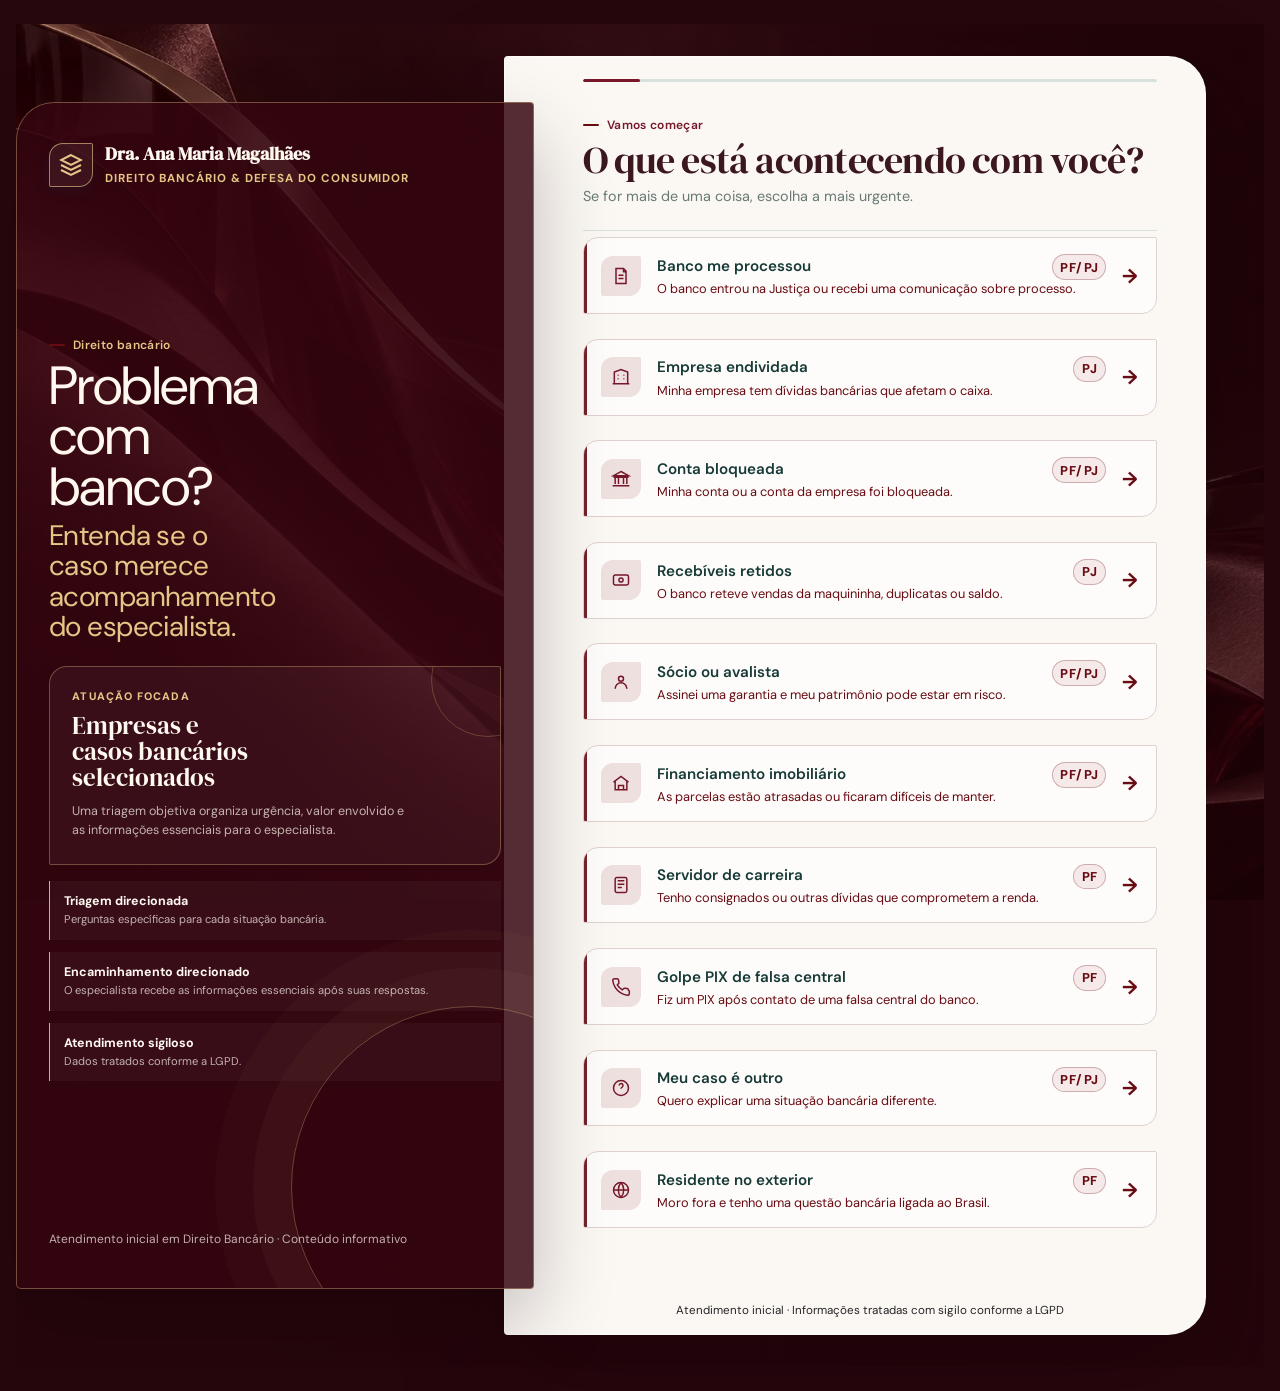
==== commit aed5a2eb: "feat(integrations): connect quiz webhook" ====
--- a/index.html
+++ b/index.html
@@ -26,15 +26,15 @@
                 </div>
                 <div class="aside-main">
                     <div class="eyebrow">Direito bancário</div>
-                    <h1 class="aside-title">Problema com banco? <em>Entenda se o caso merece análise jurídica.</em></h1>
+                    <h1 class="aside-title"><span>Problema com banco?</span> <em>Entenda se o caso merece acompanhamento do especialista.</em></h1>
                     <div class="aside-proof">
                         <div class="aside-proof-label">Atuação focada</div>
                         <div class="aside-proof-title">Empresas e casos bancários selecionados</div>
-                        <p>Uma triagem objetiva identifica urgência, valor envolvido e os documentos necessários para a análise.</p>
+                        <p>Uma triagem objetiva organiza urgência, valor envolvido e as informações essenciais para o especialista.</p>
                     </div>
                     <div class="aside-signals" aria-label="Diferenciais do atendimento">
                         <div><strong>Triagem direcionada</strong><span>Perguntas específicas para cada situação bancária.</span></div>
-                        <div><strong>Análise individual</strong><span>Um advogado avalia o caso após suas respostas.</span></div>
+                        <div><strong>Encaminhamento direcionado</strong><span>O especialista recebe as informações essenciais após suas respostas.</span></div>
                         <div><strong>Atendimento sigiloso</strong><span>Dados tratados conforme a LGPD.</span></div>
                     </div>
                 </div>
@@ -115,25 +115,33 @@
                     <section class="quiz-step success-step" id="step4">
                         <div class="success-hero">
                             <div class="result-badge success">Resultado apurado</div>
-                            <h2 class="q-title" id="successTitle">Entendi.</h2>
+                            <h2 class="q-title" id="successTitle">Análise concluída</h2>
                             <p class="q-help" id="successLead"></p>
                         </div>
-                        <article class="authority-card" id="authorityCard" data-tone="analysis">
+                        <article class="authority-card" id="authorityCard" data-tone="summary">
                             <div class="authority-kicker">Orientação inicial</div>
-                            <section class="urgency-indicator" id="urgencyIndicator" aria-labelledby="urgencyLabel" aria-live="polite" data-urgent="false">
+                            <div class="authority-stat">
+                                <strong class="score-value" id="scoreValue" data-value="75.3" aria-label="Score de prioridade: 75,3%">75,3%</strong>
+                                <small>Indicador de urgência, não é probabilidade nem promessa de resultado.</small>
+                            </div>
+                            <section class="urgency-indicator" id="urgencyIndicator" aria-labelledby="urgencyLabel" data-urgent="false" data-level="red">
                                 <h3 class="urgency-label" id="urgencyLabel">Nível de atenção</h3>
-                                <div class="urgency-track" id="urgencyTrack" aria-hidden="true"><span class="urgency-fill" id="urgencyFill"></span></div>
-                                <p class="urgency-status" id="urgencyStatus">A prioridade será indicada conforme as respostas.</p>
-                                <p class="urgency-deadline" id="urgencyDeadlineNote" hidden>Seu prazo pode já estar correndo. Esta sinalização não garante resultado ou atendimento em prazo determinado.</p>
+                                <div class="urgency-track" id="urgencyTrack" role="progressbar" aria-label="Termômetro de urgência" aria-valuemin="0" aria-valuemax="100" aria-valuenow="75.3">
+                                    <span class="urgency-fill" id="urgencyFill" style="width:75.3%"></span>
+                                    <span class="urgency-marker" id="urgencyMarker" style="left:75.3%" aria-hidden="true"></span>
+                                </div>
+                                <div class="urgency-legend" aria-hidden="true"><span>Baixa</span><span>Atenção</span><span>Prioritária</span></div>
+                                <p class="urgency-status" id="urgencyStatus" aria-live="polite">A prioridade e o nível de atenção serão repassados ao especialista.</p>
+                                <p class="urgency-deadline" id="urgencyDeadlineNote" hidden>Seu prazo já está correndo. Esta sinalização não garante resultado ou atendimento em prazo determinado.</p>
                             </section>
                             <div class="authority-divider"></div>
-                            <h3 id="authorityTitle">Pontos que merecem análise especializada</h3>
+                            <h3 id="authorityTitle">Informações que serão repassadas ao especialista</h3>
                             <ul class="authority-points" id="authorityPoints"></ul>
-                            <p class="authority-disclaimer">Esta devolutiva é inicial. Cada caso depende da análise individual dos fatos e documentos.</p>
+                            <p class="authority-disclaimer">Esta devolutiva resume as respostas informadas. O especialista poderá solicitar documentos adicionais no próximo contato.</p>
                         </article>
                         <div class="contact-intro">
                             <div class="whatsapp-mark" aria-hidden="true">◔</div>
-                            <div><h3>Envie o caso para análise</h3><p id="documentsHint"></p></div>
+                            <div><h3>Falta pouco...</h3><p id="documentsHint"></p></div>
                         </div>
                         <form id="leadForm" onsubmit="handleLeadSubmit(event)">
                             <label class="consent-field"><input type="checkbox" id="consentimento" required><span>Ao enviar seus dados, você autoriza o nosso contato por WhatsApp ou telefone. Suas informações são tratadas com sigilo, conforme a LGPD.</span></label>
@@ -150,7 +158,7 @@
                                 <div><label for="estado">Estado <b>*</b></label><input type="text" id="estado" required autocomplete="address-level1" placeholder="UF" maxlength="2"></div>
                             </div>
                             <div class="field"><label for="horario">Melhor período para falarmos <b>*</b></label><select id="horario" required><option value="">Selecione</option><option value="manha">Manhã</option><option value="tarde">Tarde</option></select></div>
-                            <button type="submit" class="cta-btn" id="btnSubmit"><span>Enviar para análise</span><span aria-hidden="true">→</span></button>
+                            <button type="submit" class="cta-btn" id="btnSubmit"><span>Enviar informações ao especialista</span><span aria-hidden="true">→</span></button>
                         </form>
                         <div class="trust-footer"><span>🔒 Atendimento sigiloso · LGPD</span></div>
                     </section>
--- a/style.css
+++ b/style.css
@@ -192,6 +192,17 @@
     line-height: 0.9;
 }
 
+.score-value {
+    display: inline-block;
+    min-inline-size: 2ch;
+    text-shadow: 0 8px 20px rgba(104, 11, 18, 0.12);
+    transition: color 240ms ease, transform 240ms cubic-bezier(0.16, 1, 0.3, 1);
+}
+
+.score-value.is-counting {
+    transform: translateY(-2px) scale(1.04);
+}
+
 .authority-stat span {
     color: var(--muted);
     font-size: 0.78rem;
@@ -485,6 +496,21 @@
 .aside-title em {
     font-style: normal;
     color: var(--accent);
+}
+
+.aside-title > span,
+.aside-title em {
+    display: block;
+}
+
+.aside-title em {
+    max-inline-size: 15ch;
+    margin-top: 0.16em;
+    font-size: clamp(1.45rem, 2.2vw, 2rem);
+    line-height: 1.08;
+    letter-spacing: -0.02em;
+    overflow-wrap: break-word;
+    text-wrap: balance;
 }
 
 .vcard {
@@ -1466,24 +1492,70 @@
 }
 
 .urgency-track {
+    position: relative;
     height: 0.5rem;
     margin-top: 0.65rem;
-    overflow: hidden;
+    overflow: visible;
     border-radius: 999px;
-    background: #ded9d4;
+    background: linear-gradient(90deg, #628c72 0 33%, #d2a23a 33% 66%, #941f2e 66% 100%);
+    box-shadow: inset 0 1px 2px rgba(59, 23, 32, 0.18);
 }
 
 .urgency-fill {
+    position: absolute;
+    inset: 0 auto 0 0;
     display: block;
     width: 38%;
     height: 100%;
     border-radius: inherit;
+    background: rgba(255, 255, 255, 0.2);
+    transition: width 240ms cubic-bezier(0.16, 1, 0.3, 1);
+}
+
+.urgency-marker {
+    position: absolute;
+    top: 50%;
+    left: 52%;
+    width: 0.9rem;
+    height: 0.9rem;
+    border: 3px solid #fffdf8;
+    border-radius: 50%;
     background: var(--burgundy);
-    transition: width 240ms cubic-bezier(0.16, 1, 0.3, 1);
-}
-
-.urgency-indicator[data-urgent="true"] .urgency-fill {
-    width: 100%;
+    box-shadow: 0 2px 8px rgba(59, 23, 32, 0.34), 0 0 0 1px rgba(59, 23, 32, 0.3);
+    transform: translate(-50%, -50%);
+    transition: left 240ms cubic-bezier(0.16, 1, 0.3, 1), background-color 240ms ease;
+}
+
+.urgency-indicator[data-level="green"] .urgency-marker {
+    background: #628c72;
+}
+
+.urgency-indicator[data-level="yellow"] .urgency-marker {
+    background: #b58219;
+}
+
+.urgency-indicator[data-level="red"] .urgency-marker {
+    background: #941f2e;
+}
+
+.urgency-legend {
+    display: grid;
+    grid-template-columns: 1fr 1fr 1fr;
+    margin-top: 0.42rem;
+    color: var(--muted);
+    font-size: 0.62rem;
+    font-weight: 700;
+    letter-spacing: 0.04em;
+    text-transform: uppercase;
+}
+
+.urgency-legend span:nth-child(2) {
+    text-align: center;
+}
+
+.urgency-legend span:last-child {
+    color: var(--burgundy);
+    text-align: right;
 }
 
 .urgency-status,
@@ -1519,10 +1591,21 @@
 
     .entry-options .opt-heading {
         display: flex;
-        flex-direction: column;
+        flex-direction: row;
         align-items: flex-start;
-        gap: 0.45rem;
-        width: auto;
+        justify-content: space-between;
+        gap: 0.5rem;
+        width: 100%;
+    }
+
+    .entry-options .opt-heading strong {
+        flex: 1 1 auto;
+        min-width: 0;
+    }
+
+    .entry-options .audience-chip {
+        flex: 0 0 auto;
+        margin-left: auto;
     }
 
     .entry-options .opt-arrow {
@@ -1590,7 +1673,7 @@
     flex: 0 0 auto;
     width: 16px;
     height: 16px;
-    accent-color: #079a61;
+    accent-color: var(--burgundy);
 }
 
 .free-response {
@@ -1865,7 +1948,31 @@
 
 @media (max-width: 600px) {
     .success-step {
+        inline-size: 100%;
+        min-inline-size: 0;
+        max-inline-size: 100%;
         padding-top: 0.9rem;
+    }
+
+    .authority-card,
+    .authority-stat,
+    .urgency-indicator,
+    .contact-intro,
+    .success-step #leadForm {
+        box-sizing: border-box;
+        inline-size: 100%;
+        min-inline-size: 0;
+        max-inline-size: 100%;
+    }
+
+    .urgency-status,
+    .urgency-deadline {
+        overflow-wrap: anywhere;
+    }
+
+    .authority-stat span,
+    .authority-stat small {
+        overflow-wrap: anywhere;
     }
 
     .success-hero .q-title {
@@ -2405,8 +2512,11 @@
 }
 
 @media (prefers-reduced-motion: reduce) {
-    .urgency-fill {
+    .urgency-fill,
+    .urgency-marker,
+    .score-value {
         transition: none;
+        animation: none;
     }
 
     .quiz-step.active,
--- a/themes.css
+++ b/themes.css
@@ -42,6 +42,8 @@
 .authority-card,
 .urgency-indicator,
 .urgency-fill,
+.urgency-marker,
+.score-value,
 .success-step #leadForm,
 .disq-box,
 .field input,
@@ -259,22 +261,56 @@
 @media (max-width: 860px) {
     .stage {
         padding-block: 0;
+        inline-size: 100%;
+        max-inline-size: 100%;
     }
 
     [data-quiz-theme='sculpted'] .shell {
         display: block;
-        width: 100%;
+        inline-size: 100%;
+        max-inline-size: 100%;
         min-height: 0;
         border-radius: 0;
     }
 
     [data-quiz-theme='sculpted'] .card {
-        width: 100%;
+        inline-size: 100%;
+        max-inline-size: 100%;
+        min-inline-size: 0;
         min-height: 100dvh;
         margin: 0;
         padding-left: 0;
         border-radius: 0;
     }
+
+    html[data-quiz-theme='sculpted'],
+    html[data-quiz-theme='sculpted'] body,
+    html[data-quiz-theme='sculpted'] .stage,
+    html[data-quiz-theme='sculpted'] .shell,
+    html[data-quiz-theme='sculpted'] .card,
+    html[data-quiz-theme='sculpted'] .body,
+    html[data-quiz-theme='sculpted'] .opts,
+    html[data-quiz-theme='sculpted'] .opt {
+        overflow-x: visible;
+    }
+
+    [data-quiz-theme='sculpted'] .body,
+    [data-quiz-theme='sculpted'] .progress-wrap,
+    [data-quiz-theme='sculpted'] .opts,
+    [data-quiz-theme='sculpted'] .opt,
+    [data-quiz-theme='sculpted'] .opt-txt {
+        min-inline-size: 0;
+        max-inline-size: 100%;
+    }
+
+    [data-quiz-theme='sculpted'] .body,
+    [data-quiz-theme='sculpted'] .progress-wrap {
+        box-sizing: border-box;
+    }
+
+    [data-quiz-theme='sculpted'] .opt-txt {
+        overflow-wrap: anywhere;
+    }
 }
 
 @media (max-width: 600px) {
@@ -285,6 +321,22 @@
 
     [data-quiz-theme='sculpted'] .opt {
         border-radius: 12px 2px 12px 2px;
+    }
+
+    [data-quiz-theme='sculpted'] .entry-options .opt {
+        grid-template-columns: minmax(0, 36px) minmax(0, 1fr);
+        inline-size: 100%;
+        max-inline-size: 100%;
+        overflow: visible;
+    }
+
+    [data-quiz-theme='sculpted'] .entry-options .opt-txt,
+    [data-quiz-theme='sculpted'] .entry-options .opt-heading,
+    [data-quiz-theme='sculpted'] .entry-options .opt-txt strong,
+    [data-quiz-theme='sculpted'] .entry-options .opt-txt > span {
+        min-inline-size: 0;
+        max-inline-size: 100%;
+        overflow-wrap: anywhere;
     }
 }
 
@@ -296,7 +348,9 @@
     .card,
     .opt,
     .opt-ico,
-    .urgency-fill {
+    .urgency-fill,
+    .urgency-marker,
+    .score-value {
         scroll-behavior: auto;
         transition: none !important;
         animation: none !important;
